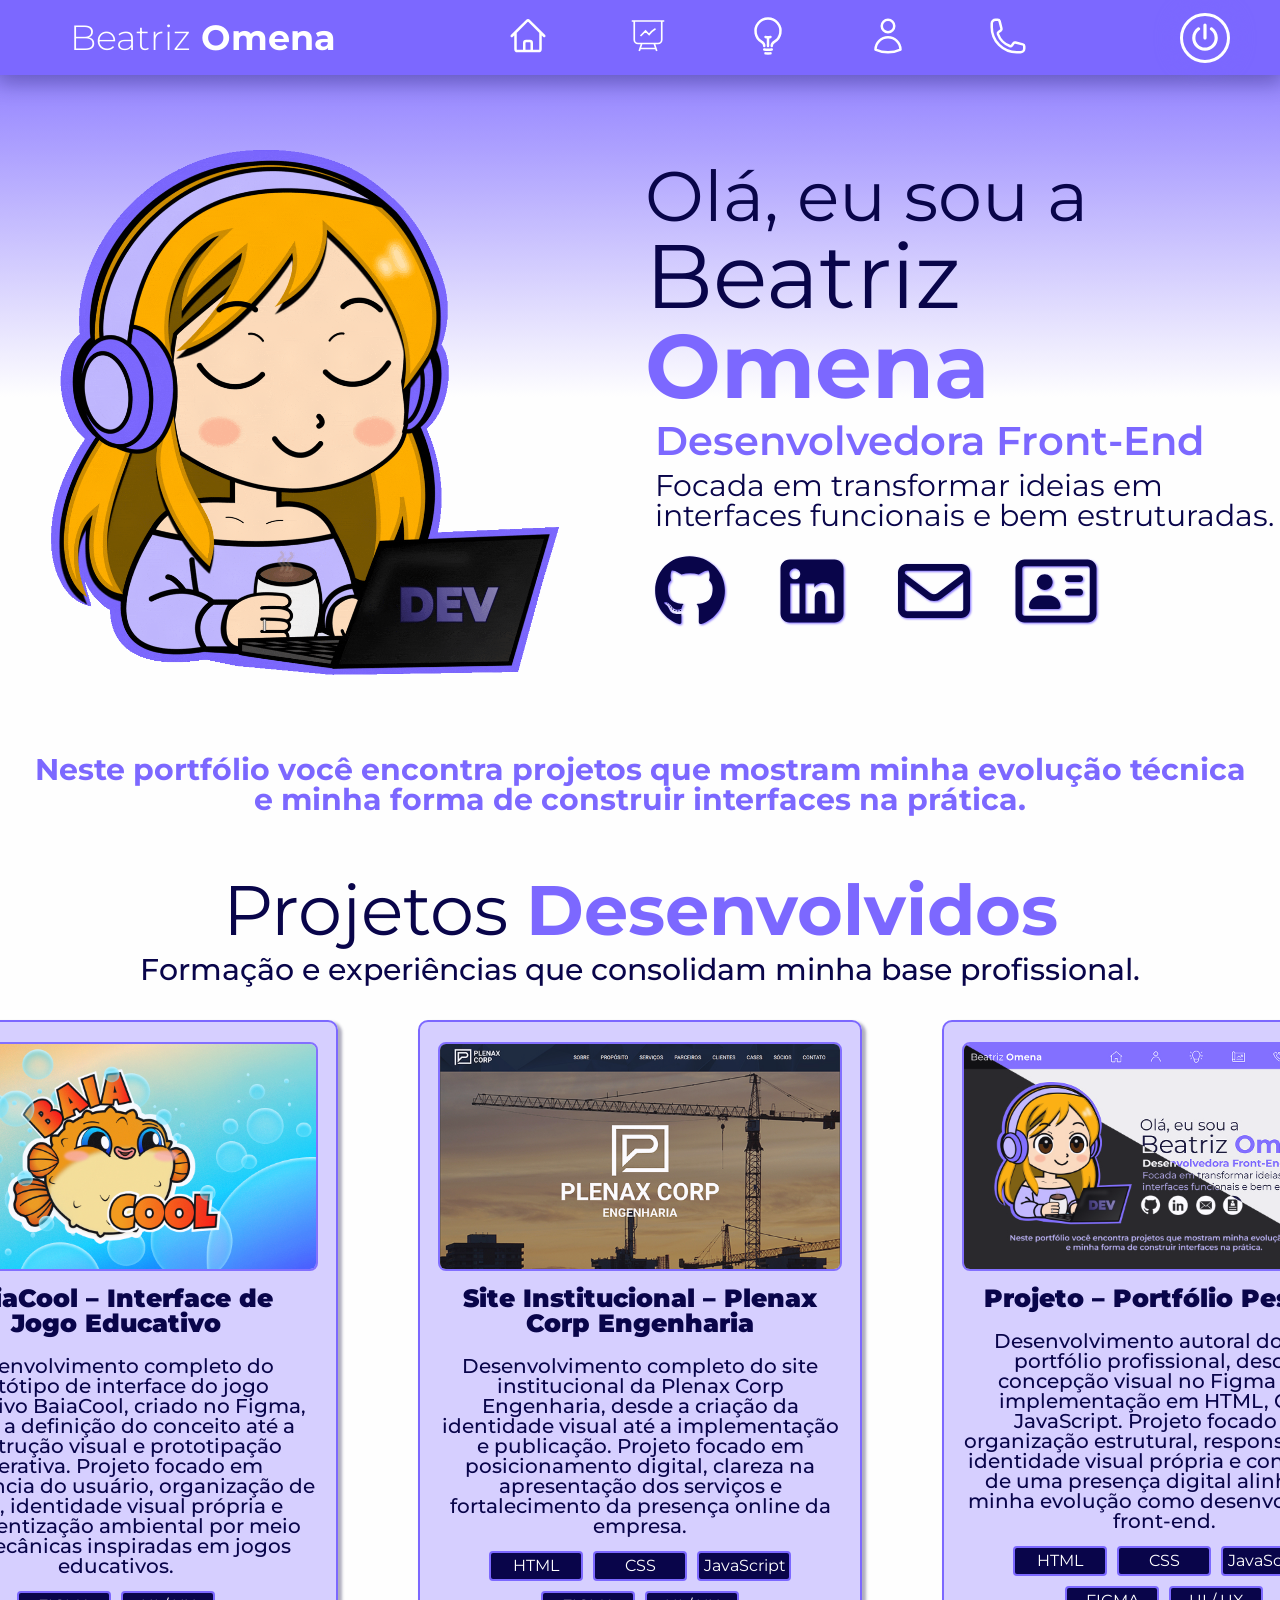
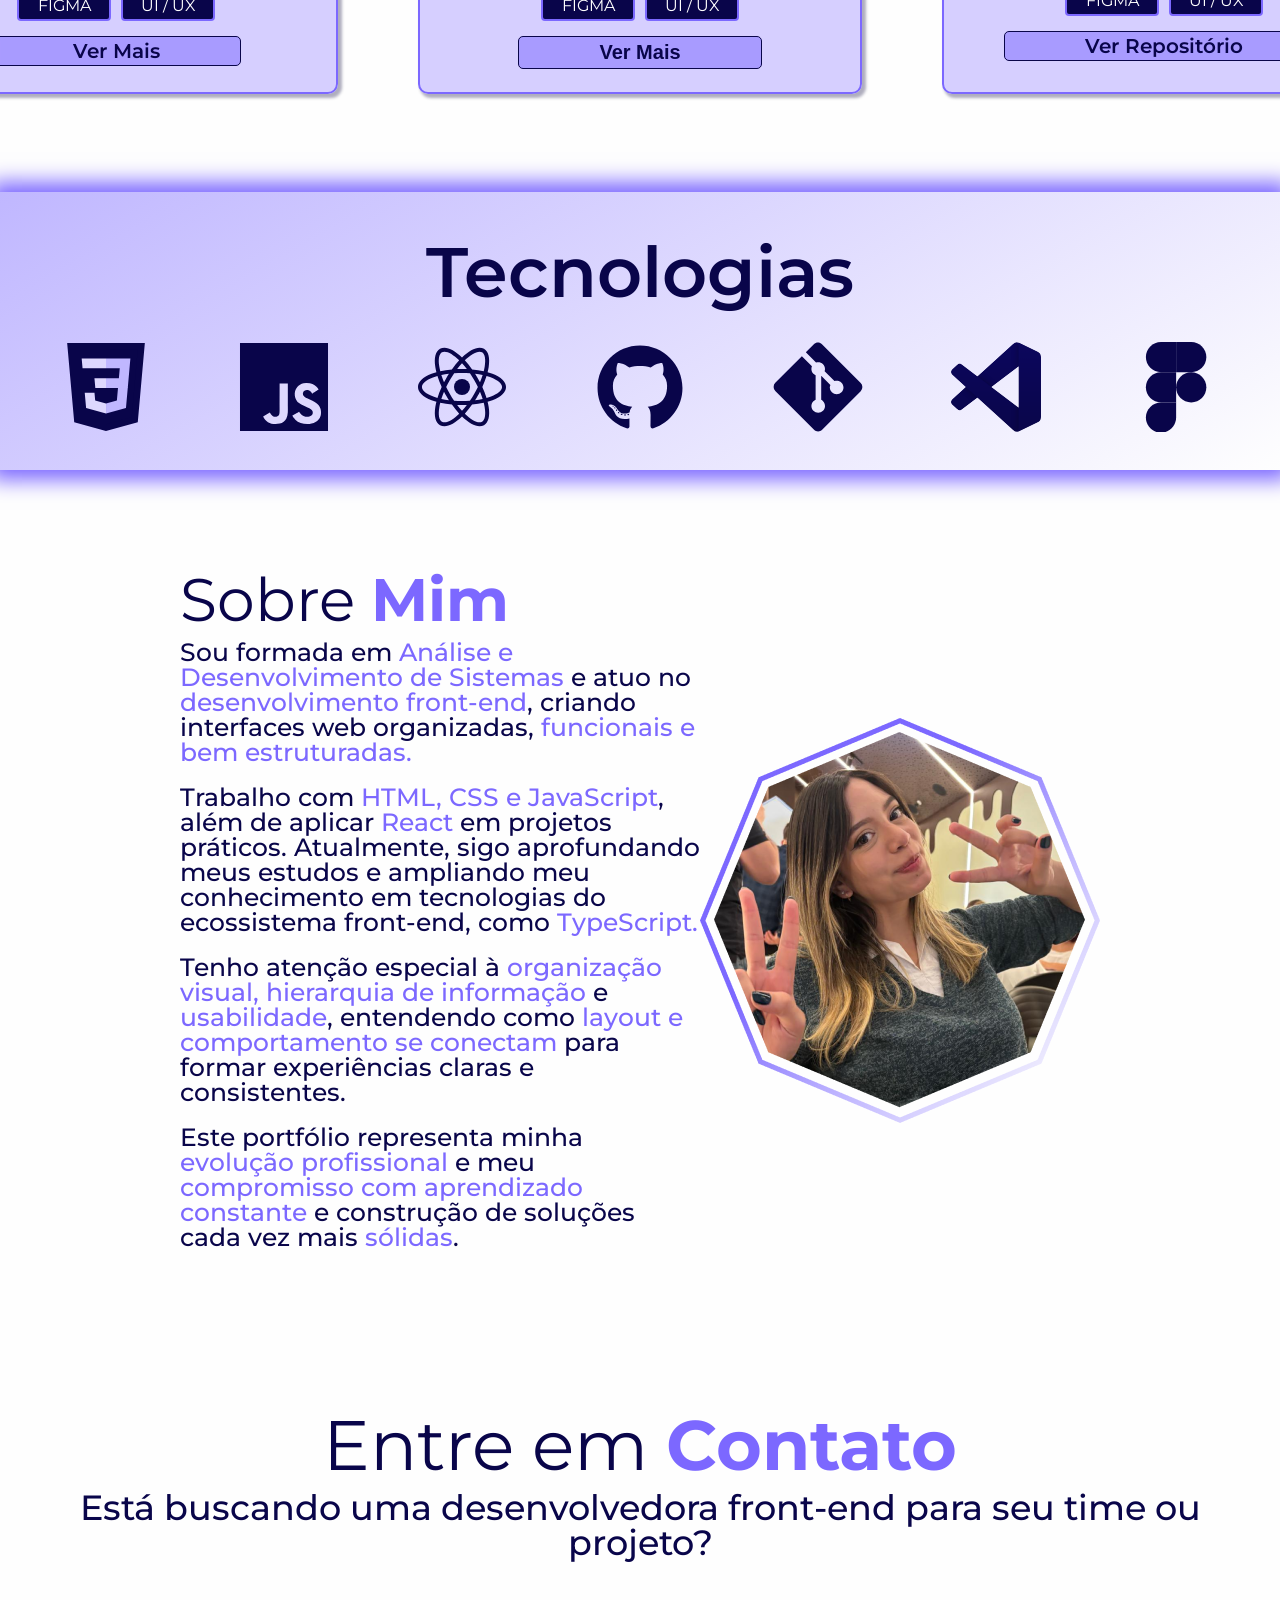
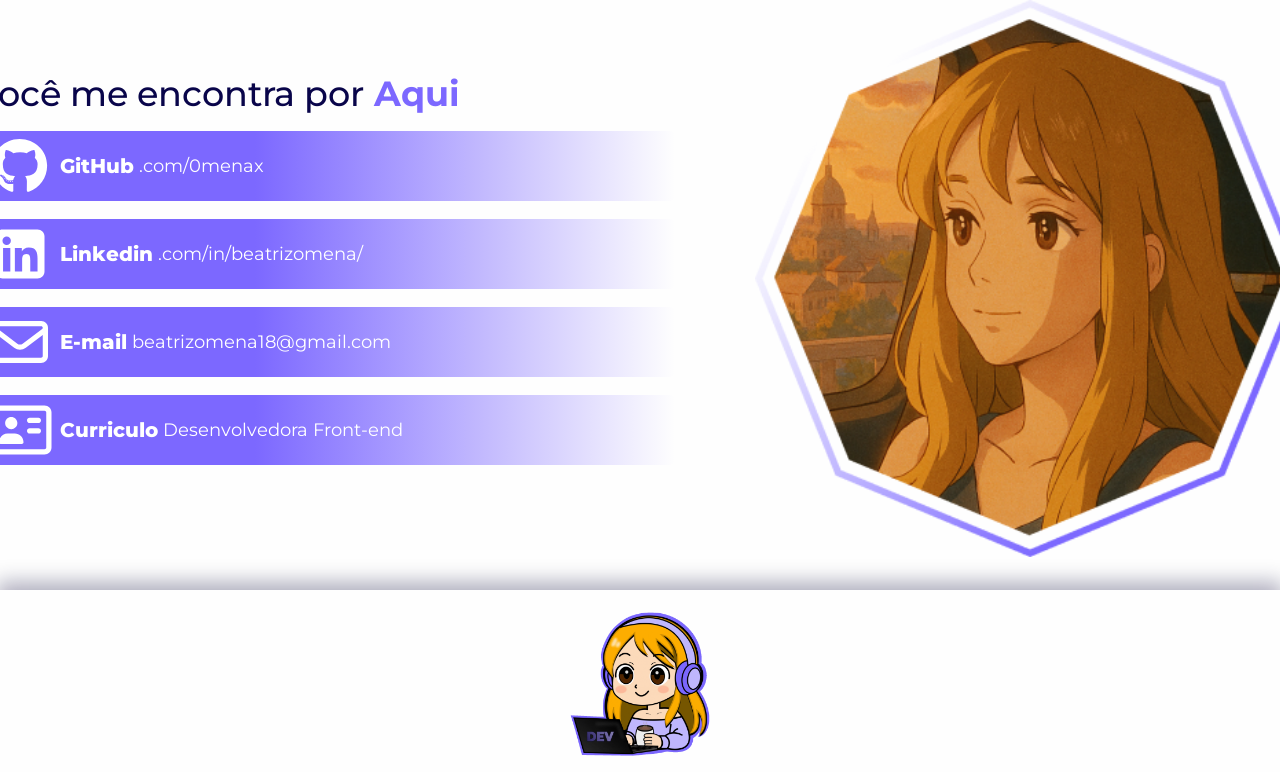
==== index.html @ 20ef35f2 "Resolve conflitos corretamente" ====
<!DOCTYPE html>
<html lang="pt-br">

<head>
    <meta charset="UTF-8">
    <meta name="viewport" content="width=device-width, initial-scale=1.0">
    <title>Portifólio</title>

    <link rel="icon" type="img/png" href="img/iconIndex.png">
    <link rel="stylesheet" href="css/reset.css">
    <link rel="stylesheet" href="css/style.css">
    <link rel="stylesheet" href="projetoBaia.html">
    <link rel="stylesheet" href="projetoPortifolio.html">



    <!-- fonte -->
    <link rel="preconnect" href="https://fonts.googleapis.com">
    <link rel="preconnect" href="https://fonts.gstatic.com" crossorigin>
    <link href="https://fonts.googleapis.com/css2?family=Montserrat:wght@200;300;400;500;600;700&display=swap"
        rel="stylesheet">


</head>

<body class="tema-claro">
    <header class="header">
        <h1 class="nome-header">
            Beatriz
            <strong class="strongH">Omena</strong>
        </h1>

        <ul>
            <li><a href="#home">
                    <svg xmlns="http://www.w3.org/2000/svg" fill="none" viewBox="0 0 24 24" stroke-width="1.5"
                        stroke="currentColor" class="size-6">
                        <path stroke-linecap="round" stroke-linejoin="round"
                            d="m2.25 12 8.954-8.955c.44-.439 1.152-.439 1.591 0L21.75 12M4.5 9.75v10.125c0 .621.504 1.125 1.125 1.125H9.75v-4.875c0-.621.504-1.125 1.125-1.125h2.25c.621 0 1.125.504 1.125 1.125V21h4.125c.621 0 1.125-.504 1.125-1.125V9.75M8.25 21h8.25" />
                    </svg>
                </a></li>

            <li><a href="#projetos"><svg xmlns="http://www.w3.org/2000/svg" fill="none" viewBox="0 0 24 24"
                        strokeWidth={1.5} stroke="currentColor" className="size-6">
                        <path strokeLinecap="round" strokeLinejoin="round"
                            d="M3.75 3v11.25A2.25 2.25 0 0 0 6 16.5h2.25M3.75 3h-1.5m1.5 0h16.5m0 0h1.5m-1.5 0v11.25A2.25 2.25 0 0 1 18 16.5h-2.25m-7.5 0h7.5m-7.5 0-1 3m8.5-3 1 3m0 0 .5 1.5m-.5-1.5h-9.5m0 0-.5 1.5m.75-9 3-3 2.148 2.148A12.061 12.061 0 0 1 16.5 7.605" />
                    </svg>
                </a></li>

            <li><a href="#skills"><svg xmlns="http://www.w3.org/2000/svg" fill="none" viewBox="0 0 24 24"
                        stroke-width="1.5" stroke="currentColor" class="size-6">
                        <path stroke-linecap="round" stroke-linejoin="round"
                            d="M12 18v-5.25m0 0a6.01 6.01 0 0 0 1.5-.189m-1.5.189a6.01 6.01 0 0 1-1.5-.189m3.75 7.478a12.06 12.06 0 0 1-4.5 0m3.75 2.383a14.406 14.406 0 0 1-3 0M14.25 18v-.192c0-.983.658-1.823 1.508-2.316a7.5 7.5 0 1 0-7.517 0c.85.493 1.509 1.333 1.509 2.316V18" />
                    </svg>
                </a></li>

            <li><a href="#aboutMe"><svg xmlns="http://www.w3.org/2000/svg" fill="none" viewBox="0 0 24 24"
                        stroke-width="1.5" stroke="currentColor" class="size-6">
                        <path stroke-linecap="round" stroke-linejoin="round"
                            d="M15.75 6a3.75 3.75 0 1 1-7.5 0 3.75 3.75 0 0 1 7.5 0ZM4.501 20.118a7.5 7.5 0 0 1 14.998 0A17.933 17.933 0 0 1 12 21.75c-2.676 0-5.216-.584-7.499-1.632Z" />
                    </svg>
                </a></li>

            <!-- <li><a href="#jornada"><svg xmlns="http://www.w3.org/2000/svg" fill="none" viewBox="0 0 24 24"
                        stroke-width="1.5" stroke="currentColor" class="size-6">
                        <path stroke-linecap="round" stroke-linejoin="round"
                            d="M9 6.75V15m6-6v8.25m.503 3.498 4.875-2.437c.381-.19.622-.58.622-1.006V4.82c0-.836-.88-1.38-1.628-1.006l-3.869 1.934c-.317.159-.69.159-1.006 0L9.503 3.252a1.125 1.125 0 0 0-1.006 0L3.622 5.689C3.24 5.88 3 6.27 3 6.695V19.18c0 .836.88 1.38 1.628 1.006l3.869-1.934c.317-.159.69-.159 1.006 0l4.994 2.497c.317.158.69.158 1.006 0Z" />
                    </svg>
                </a></li> -->
            <li><a href="#contato"><svg xmlns="http://www.w3.org/2000/svg" fill="none" viewBox="0 0 24 24"
                        stroke-width="1.5" stroke="currentColor" class="size-6">
                        <path stroke-linecap="round" stroke-linejoin="round"
                            d="M2.25 6.75c0 8.284 6.716 15 15 15h2.25a2.25 2.25 0 0 0 2.25-2.25v-1.372c0-.516-.351-.966-.852-1.091l-4.423-1.106c-.44-.11-.902.055-1.173.417l-.97 1.293c-.282.376-.769.542-1.21.38a12.035 12.035 0 0 1-7.143-7.143c-.162-.441.004-.928.38-1.21l1.293-.97c.363-.271.527-.734.417-1.173L6.963 3.102a1.125 1.125 0 0 0-1.091-.852H4.5A2.25 2.25 0 0 0 2.25 4.5v2.25Z" />
                    </svg>
                </a></li>
        </ul>


        <button class="btn-tema">
            <svg xmlns="http://www.w3.org/2000/svg" fill="currentColor" viewBox="0 0 640 640">
                <path
                    d="M352 64C352 46.3 337.7 32 320 32C302.3 32 288 46.3 288 64L288 320C288 337.7 302.3 352 320 352C337.7 352 352 337.7 352 320L352 64zM210.3 162.4C224.8 152.3 228.3 132.3 218.2 117.8C208.1 103.3 188.1 99.8 173.6 109.9C107.4 156.1 64 233 64 320C64 461.4 178.6 576 320 576C461.4 576 576 461.4 576 320C576 233 532.6 156.1 466.3 109.9C451.8 99.8 431.9 103.3 421.7 117.8C411.5 132.3 415.1 152.2 429.6 162.4C479.4 197.2 511.9 254.8 511.9 320C511.9 426 425.9 512 319.9 512C213.9 512 128 426 128 320C128 254.8 160.5 197.1 210.3 162.4z" />
            </svg></button>
    </header>
    <main>
        <section class="home" id="home">
            <div class="homeAgrupado">
                <img class="imagemHome" src="img/MiniBia.gif" alt="desenho Beatriz" id="home">
                <div class="textoHomeAgrupado">
                    <h2>Olá, eu sou a </h2>
                    <h1>Beatriz <strong class="strongO">Omena</strong></h1>
                    <h3>Desenvolvedora Front-End</h3>
                    <p>Focada em transformar ideias em <br>interfaces funcionais e bem estruturadas.</p>

                    <div class="iconsHome">
                        <ul>
                            <!-- github -->
                            <li class="skill2"><a href="https://github.com/0menax">
                                    <svg xmlns="http://www.w3.org/2000/svg" fill="currentColor" viewBox="0 0 640 640">
                                        <path
                                            d="M237.9 461.4C237.9 463.4 235.6 465 232.7 465C229.4 465.3 227.1 463.7 227.1 461.4C227.1 459.4 229.4 457.8 232.3 457.8C235.3 457.5 237.9 459.1 237.9 461.4zM206.8 456.9C206.1 458.9 208.1 461.2 211.1 461.8C213.7 462.8 216.7 461.8 217.3 459.8C217.9 457.8 216 455.5 213 454.6C210.4 453.9 207.5 454.9 206.8 456.9zM251 455.2C248.1 455.9 246.1 457.8 246.4 460.1C246.7 462.1 249.3 463.4 252.3 462.7C255.2 462 257.2 460.1 256.9 458.1C256.6 456.2 253.9 454.9 251 455.2zM316.8 72C178.1 72 72 177.3 72 316C72 426.9 141.8 521.8 241.5 555.2C254.3 557.5 258.8 549.6 258.8 543.1C258.8 536.9 258.5 502.7 258.5 481.7C258.5 481.7 188.5 496.7 173.8 451.9C173.8 451.9 162.4 422.8 146 415.3C146 415.3 123.1 399.6 147.6 399.9C147.6 399.9 172.5 401.9 186.2 425.7C208.1 464.3 244.8 453.2 259.1 446.6C261.4 430.6 267.9 419.5 275.1 412.9C219.2 406.7 162.8 398.6 162.8 302.4C162.8 274.9 170.4 261.1 186.4 243.5C183.8 237 175.3 210.2 189 175.6C209.9 169.1 258 202.6 258 202.6C278 197 299.5 194.1 320.8 194.1C342.1 194.1 363.6 197 383.6 202.6C383.6 202.6 431.7 169 452.6 175.6C466.3 210.3 457.8 237 455.2 243.5C471.2 261.2 481 275 481 302.4C481 398.9 422.1 406.6 366.2 412.9C375.4 420.8 383.2 435.8 383.2 459.3C383.2 493 382.9 534.7 382.9 542.9C382.9 549.4 387.5 557.3 400.2 555C500.2 521.8 568 426.9 568 316C568 177.3 455.5 72 316.8 72zM169.2 416.9C167.9 417.9 168.2 420.2 169.9 422.1C171.5 423.7 173.8 424.4 175.1 423.1C176.4 422.1 176.1 419.8 174.4 417.9C172.8 416.3 170.5 415.6 169.2 416.9zM158.4 408.8C157.7 410.1 158.7 411.7 160.7 412.7C162.3 413.7 164.3 413.4 165 412C165.7 410.7 164.7 409.1 162.7 408.1C160.7 407.5 159.1 407.8 158.4 408.8zM190.8 444.4C189.2 445.7 189.8 448.7 192.1 450.6C194.4 452.9 197.3 453.2 198.6 451.6C199.9 450.3 199.3 447.3 197.3 445.4C195.1 443.1 192.1 442.8 190.8 444.4zM179.4 429.7C177.8 430.7 177.8 433.3 179.4 435.6C181 437.9 183.7 438.9 185 437.9C186.6 436.6 186.6 434 185 431.7C183.6 429.4 181 428.4 179.4 429.7z" />
                                    </svg></a>
                                <span class="tooltip2">GitHub</span>
                                </li>

                            <!-- linkedin -->
                            <li class="skill2"><a href="https://www.linkedin.com/in/beatrizomena/"><svg
                                        xmlns="http://www.w3.org/2000/svg" fill="currentColor" viewBox="0 0 640 640">
                                        <path
                                            d="M160 96C124.7 96 96 124.7 96 160L96 480C96 515.3 124.7 544 160 544L480 544C515.3 544 544 515.3 544 480L544 160C544 124.7 515.3 96 480 96L160 96zM165 266.2L231.5 266.2L231.5 480L165 480L165 266.2zM236.7 198.5C236.7 219.8 219.5 237 198.2 237C176.9 237 159.7 219.8 159.7 198.5C159.7 177.2 176.9 160 198.2 160C219.5 160 236.7 177.2 236.7 198.5zM413.9 480L413.9 376C413.9 351.2 413.4 319.3 379.4 319.3C344.8 319.3 339.5 346.3 339.5 374.2L339.5 480L273.1 480L273.1 266.2L336.8 266.2L336.8 295.4L337.7 295.4C346.6 278.6 368.3 260.9 400.6 260.9C467.8 260.9 480.3 305.2 480.3 362.8L480.3 480L413.9 480z" />
                                    </svg></a>
                                <span class="tooltip2">Linkedin</span>
                                </li>

                            <!-- e-mail -->
                            <li class="skill2"><a href="mailto:beatrizomena18@gmail.com"><svg xmlns="http://www.w3.org/2000/svg"
                                        fill="currentColor" viewBox="0 0 640 640">
                                        <path
                                            d="M125.4 128C91.5 128 64 155.5 64 189.4C64 190.3 64 191.1 64.1 192L64 192L64 448C64 483.3 92.7 512 128 512L512 512C547.3 512 576 483.3 576 448L576 192L575.9 192C575.9 191.1 576 190.3 576 189.4C576 155.5 548.5 128 514.6 128L125.4 128zM528 256.3L528 448C528 456.8 520.8 464 512 464L128 464C119.2 464 112 456.8 112 448L112 256.3L266.8 373.7C298.2 397.6 341.7 397.6 373.2 373.7L528 256.3zM112 189.4C112 182 118 176 125.4 176L514.6 176C522 176 528 182 528 189.4C528 193.6 526 197.6 522.7 200.1L344.2 335.5C329.9 346.3 310.1 346.3 295.8 335.5L117.3 200.1C114 197.6 112 193.6 112 189.4z" />
                                    </svg></a>
                                <span class="tooltip2">E-mail</span>
                                </li>

                            <!-- curriculo -->
                            <li class="skill2"><a href="doc/Currículo Beatriz Omena.pdf"><svg xmlns="http://www.w3.org/2000/svg"
                                        fill="currentColor" viewBox="0 0 640 640">
                                        <path
                                            d="M544 144C552.8 144 560 151.2 560 160L560 480C560 488.8 552.8 496 544 496L96 496C87.2 496 80 488.8 80 480L80 160C80 151.2 87.2 144 96 144L544 144zM96 96C60.7 96 32 124.7 32 160L32 480C32 515.3 60.7 544 96 544L544 544C579.3 544 608 515.3 608 480L608 160C608 124.7 579.3 96 544 96L96 96zM240 312C270.9 312 296 286.9 296 256C296 225.1 270.9 200 240 200C209.1 200 184 225.1 184 256C184 286.9 209.1 312 240 312zM208 352C163.8 352 128 387.8 128 432C128 440.8 135.2 448 144 448L336 448C344.8 448 352 440.8 352 432C352 387.8 316.2 352 272 352L208 352zM408 208C394.7 208 384 218.7 384 232C384 245.3 394.7 256 408 256L488 256C501.3 256 512 245.3 512 232C512 218.7 501.3 208 488 208L408 208zM408 304C394.7 304 384 314.7 384 328C384 341.3 394.7 352 408 352L488 352C501.3 352 512 341.3 512 328C512 314.7 501.3 304 488 304L408 304z" />
                                    </svg></a>
                                <span class="tooltip2">Curriculo</span>
                                </li>
                        </ul>
                    </div>
                </div>
            </div>
            <div class="destaqueHome">Neste portfólio você encontra projetos que mostram minha evolução técnica <br>e
                minha
                forma de construir interfaces na prática.</div>

        </section>

  <section class="projetos" id="projetos">
            <h1>Projetos <strong class="strongO">Desenvolvidos</strong></h1>
            <h2 class="subProjetoh2">Formação e experiências que consolidam minha base profissional.</h2>

            <div class="projetosAgrupado">
                <!-- BaiaCool -->
                <div class="cardProjeto">
                    <img class="imagemProjeto" src="img/capaProjetoBaia.jpg" alt="Imagem Projeto BaiaCool">
                    <h1>BaiaCool – Interface de Jogo Educativo</h1>
                    <p>Desenvolvimento completo do protótipo de interface do jogo educativo BaiaCool, criado no Figma,
                        desde a definição do conceito até a construção visual e prototipação interativa. Projeto focado
                        em experiência do usuário, organização de fluxo, identidade visual própria e conscientização
                        ambiental por meio de mecânicas inspiradas em jogos educativos.</p>
                    <div class="skillsProjetoAgrupado">
                        <div class="skillsProjeto"><h2>FIGMA</h2></div>
                        <div class="skillsProjeto"><h2>UI / UX</h2></div>
                    </div>
                    <a class="buttonProjetos" href="projetoBaia.html">Ver Mais</a>
                </div>

                <!-- Plenax -->
                <div class="cardProjeto">
                    <img class="imagemProjeto" src="img/abaProjetos-Plenax.jpg" alt="Imagem Site Plenax">
                    <h1>Site Institucional – Plenax Corp Engenharia</h1>
                    <p>Desenvolvimento completo do site institucional da Plenax Corp Engenharia, desde a criação da
                        identidade visual até a implementação e publicação. Projeto focado em posicionamento digital,
                        clareza na apresentação dos serviços e fortalecimento da presença online da empresa.</p>
                    <div class="skillsProjetoAgrupado">
                        <div class="skillsProjeto"><h2>HTML</h2></div>
                        <div class="skillsProjeto"><h2>CSS</h2></div>
                        <div class="skillsProjeto"><h2>JavaScript</h2></div>
                        <div class="skillsProjeto"><h2>FIGMA</h2></div>
                        <div class="skillsProjeto"><h2>UI / UX</h2></div>
                    </div>
                    <button id="abrir" class="buttonProjetos">Ver Mais</button>
                </div>

                <!-- Portfólio Pessoal -->
                <div class="cardProjeto">
                    <img class="imagemProjeto" src="img/capaProjetoPortifolio.jpg" alt="Imagem Portfólio Pessoal">
                    <h1>Projeto – Portfólio Pessoal</h1>
                    <p>Desenvolvimento autoral do meu portfólio profissional, desde a concepção visual no Figma até a
                        implementação em HTML, CSS e JavaScript. Projeto focado em organização estrutural,
                        responsividade, identidade visual própria e construção de uma presença digital alinhada à minha
                        evolução como desenvolvedora front-end.</p>
                    <div class="skillsProjetoAgrupado">
                        <div class="skillsProjeto"><h2>HTML</h2></div>
                        <div class="skillsProjeto"><h2>CSS</h2></div>
                        <div class="skillsProjeto"><h2>JavaScript</h2></div>
                        <div class="skillsProjeto"><h2>FIGMA</h2></div>
                        <div class="skillsProjeto"><h2>UI / UX</h2></div>
                    </div>
                    <a class="buttonProjetos" href="https://github.com/0menax/portifolio-pessoal-beatriz-omena">Ver Repositório</a>
                </div>
            </div>
        </section>
        <!-- modal -->

        <div class="modalProjetos" id="modal">
            <div class="modalProjetosConteudo">
                <h1 class="strongO">Site Institucional</h1>
                <h2>Plenax Corp Engenharia</h2>
                <h3>Contexto</h3>
                <p>Desenvolvimento completo do site institucional da Plenax, com o objetivo de fortalecer a
                    presença digital da empresa e apresentar seus serviços de forma clara e profissional.
                </p>

                <h3>Identidade Visual</h3>
                <p>Fui responsável pela criação da identidade visual do projeto, incluindo definição de
                    paleta de cores e organização estética da marca. A proposta foi apresentada e aprovada
                    pela direção da empresa antes do início do desenvolvimento.
                </p>

                <h3>Objetivo do Projeto</h3>
                <p>Construir uma plataforma institucional voltada à apresentação da empresa, seus projetos,
                    parceiros e serviços, com foco em posicionamento e geração de credibilidade no mercado.
                    O site não possui caráter de e-commerce, mas atua como canal estratégico de divulgação e
                    captação de clientes.</p>

                <h3>Desenvolvimento</h3>
                <p>Estruturei o projeto do zero, utilizando HTML, CSS e JavaScript.
                    O site conta com oito seções organizadas conforme as necessidades do cliente,
                    priorizando clareza na hierarquia das informações e navegação intuitiva.
                </p>

                <h3>Responsividade e Implementação</h3>
                <p>Desenvolvi toda a responsividade para diferentes dispositivos e realizei o deploy em
                    plataforma de hospedagem, garantindo publicação e funcionamento da aplicação.
                </p>

                <h3>Resultado</h3>
                <p>Entrega de um site institucional completo, desde a concepção visual até a publicação,
                    consolidando minha atuação tanto na estruturação quanto na implementação front-end.</p>
                <div class="buttonModalProjetosAgrupado">
                    <a href="https://plenaxengenharia.com.br/" target="_blank" class="buttonModalProjetos">Acessar site
                        institucional</a>
                    <button id="fechar">Fechar</button>
                </div>
            </div>
        </div>
        <section class="skills" id="skills">
            <h1 class="skillTitulo">Tecnologias</h1>
            <ul>
                <li class="skill">
                    <svg viewBox="0 0 128 128">
                        <path fill="currentColor" d="M19.037 113.876L9.032 1.661h109.936l-10.016 112.198-45.019 12.48z">
                        </path>
                        <path fill="currentColor" d="M64 116.8l36.378-10.086 8.559-95.878H64z"></path>
                        <path class="insideColor" fill="currentColor"
                            d="M64 52.455H45.788L44.53 38.361H64V24.599H29.489l.33 3.692 3.382 37.927H64zm0 35.743l-.061.017-15.327-4.14-.979-10.975H33.816l1.928 21.609 28.193 7.826.063-.017z">
                        </path>
                        <path class="insideColor3" fill="currentColor"
                            d="M63.952 52.455v13.763h16.947l-1.597 17.849-15.35 4.143v14.319l28.215-7.82.207-2.325 3.234-36.233.335-3.696h-3.708zm0-27.856v13.762h33.244l.276-3.092.628-6.978.329-3.692z">
                        </path>
                    </svg>
                    <span class="tooltip">HTML</span>
                </li>

                <li class="skill">
                    <svg viewBox="0 0 128 128">
                        <path fill="currentColor"
                            d="M18.814 114.123L8.76 1.352h110.48l-10.064 112.754-45.243 12.543-45.119-12.526z"></path>
                        <path fill="currentColor" d="M64.001 117.062l36.559-10.136 8.601-96.354h-45.16v106.49z"></path>
                        <path class="insideColor" fill="currentColor"
                            d="M64.001 51.429h18.302l1.264-14.163H64.001V23.435h34.682l-.332 3.711-3.4 38.114h-30.95V51.429z">
                        </path>
                        <path class="insideColor3" fill="currentColor"
                            d="M64.083 87.349l-.061.018-15.403-4.159-.985-11.031H33.752l1.937 21.717 28.331 7.863.063-.018v-14.39z">
                        </path>
                        <path class="insideColor" fill="currentColor"
                            d="M81.127 64.675l-1.666 18.522-15.426 4.164v14.39l28.354-7.858.208-2.337 2.406-26.881H81.127z">
                        </path>
                        <path class="insideColor3" fill="currentColor"
                            d="M64.048 23.435v13.831H30.64l-.277-3.108-.63-7.012-.331-3.711h34.646zm-.047 27.996v13.831H48.792l-.277-3.108-.631-7.012-.33-3.711h16.447z">
                        </path>
                    </svg>
                    <span class="tooltip">CSS</span>
                </li>

                <li class="skill">
            
                    <svg viewBox="0 0 128 128">
                        <path fill="currentColor" d="M1.408 1.408h125.184v125.185H1.408z"></path>
                        <path class="insideColor3" fill="currentColor"
                            d="M116.347 96.736c-.917-5.711-4.641-10.508-15.672-14.981-3.832-1.761-8.104-3.022-9.377-5.926-.452-1.69-.512-2.642-.226-3.665.821-3.32 4.784-4.355 7.925-3.403 2.023.678 3.938 2.237 5.093 4.724 5.402-3.498 5.391-3.475 9.163-5.879-1.381-2.141-2.118-3.129-3.022-4.045-3.249-3.629-7.676-5.498-14.756-5.355l-3.688.477c-3.534.893-6.902 2.748-8.877 5.235-5.926 6.724-4.236 18.492 2.975 23.335 7.104 5.332 17.54 6.545 18.873 11.531 1.297 6.104-4.486 8.08-10.234 7.378-4.236-.881-6.592-3.034-9.139-6.949-4.688 2.713-4.688 2.713-9.508 5.485 1.143 2.499 2.344 3.63 4.26 5.795 9.068 9.198 31.76 8.746 35.83-5.176.165-.478 1.261-3.666.38-8.581zM69.462 58.943H57.753l-.048 30.272c0 6.438.333 12.34-.714 14.149-1.713 3.558-6.152 3.117-8.175 2.427-2.059-1.012-3.106-2.451-4.319-4.485-.333-.584-.583-1.036-.667-1.071l-9.52 5.83c1.583 3.249 3.915 6.069 6.902 7.901 4.462 2.678 10.459 3.499 16.731 2.059 4.082-1.189 7.604-3.652 9.448-7.401 2.666-4.915 2.094-10.864 2.07-17.444.06-10.735.001-21.468.001-32.237z">
                        </path>
                        
                    </svg>
                     <span class="tooltip">JavaScript</span>
                </li>

                <li class="skill"><svg viewBox="0 0 128 128">
                        <g fill="currentColor">
                            <circle cx="64" cy="64" r="11.4"></circle>
                            <path
                                d="M107.3 45.2c-2.2-.8-4.5-1.6-6.9-2.3.6-2.4 1.1-4.8 1.5-7.1 2.1-13.2-.2-22.5-6.6-26.1-1.9-1.1-4-1.6-6.4-1.6-7 0-15.9 5.2-24.9 13.9-9-8.7-17.9-13.9-24.9-13.9-2.4 0-4.5.5-6.4 1.6-6.4 3.7-8.7 13-6.6 26.1.4 2.3.9 4.7 1.5 7.1-2.4.7-4.7 1.4-6.9 2.3C8.2 50 1.4 56.6 1.4 64s6.9 14 19.3 18.8c2.2.8 4.5 1.6 6.9 2.3-.6 2.4-1.1 4.8-1.5 7.1-2.1 13.2.2 22.5 6.6 26.1 1.9 1.1 4 1.6 6.4 1.6 7.1 0 16-5.2 24.9-13.9 9 8.7 17.9 13.9 24.9 13.9 2.4 0 4.5-.5 6.4-1.6 6.4-3.7 8.7-13 6.6-26.1-.4-2.3-.9-4.7-1.5-7.1 2.4-.7 4.7-1.4 6.9-2.3 12.5-4.8 19.3-11.4 19.3-18.8s-6.8-14-19.3-18.8zM92.5 14.7c4.1 2.4 5.5 9.8 3.8 20.3-.3 2.1-.8 4.3-1.4 6.6-5.2-1.2-10.7-2-16.5-2.5-3.4-4.8-6.9-9.1-10.4-13 7.4-7.3 14.9-12.3 21-12.3 1.3 0 2.5.3 3.5.9zM81.3 74c-1.8 3.2-3.9 6.4-6.1 9.6-3.7.3-7.4.4-11.2.4-3.9 0-7.6-.1-11.2-.4-2.2-3.2-4.2-6.4-6-9.6-1.9-3.3-3.7-6.7-5.3-10 1.6-3.3 3.4-6.7 5.3-10 1.8-3.2 3.9-6.4 6.1-9.6 3.7-.3 7.4-.4 11.2-.4 3.9 0 7.6.1 11.2.4 2.2 3.2 4.2 6.4 6 9.6 1.9 3.3 3.7 6.7 5.3 10-1.7 3.3-3.4 6.6-5.3 10zm8.3-3.3c1.5 3.5 2.7 6.9 3.8 10.3-3.4.8-7 1.4-10.8 1.9 1.2-1.9 2.5-3.9 3.6-6 1.2-2.1 2.3-4.2 3.4-6.2zM64 97.8c-2.4-2.6-4.7-5.4-6.9-8.3 2.3.1 4.6.2 6.9.2 2.3 0 4.6-.1 6.9-.2-2.2 2.9-4.5 5.7-6.9 8.3zm-18.6-15c-3.8-.5-7.4-1.1-10.8-1.9 1.1-3.3 2.3-6.8 3.8-10.3 1.1 2 2.2 4.1 3.4 6.1 1.2 2.2 2.4 4.1 3.6 6.1zm-7-25.5c-1.5-3.5-2.7-6.9-3.8-10.3 3.4-.8 7-1.4 10.8-1.9-1.2 1.9-2.5 3.9-3.6 6-1.2 2.1-2.3 4.2-3.4 6.2zM64 30.2c2.4 2.6 4.7 5.4 6.9 8.3-2.3-.1-4.6-.2-6.9-.2-2.3 0-4.6.1-6.9.2 2.2-2.9 4.5-5.7 6.9-8.3zm22.2 21l-3.6-6c3.8.5 7.4 1.1 10.8 1.9-1.1 3.3-2.3 6.8-3.8 10.3-1.1-2.1-2.2-4.2-3.4-6.2zM31.7 35c-1.7-10.5-.3-17.9 3.8-20.3 1-.6 2.2-.9 3.5-.9 6 0 13.5 4.9 21 12.3-3.5 3.8-7 8.2-10.4 13-5.8.5-11.3 1.4-16.5 2.5-.6-2.3-1-4.5-1.4-6.6zM7 64c0-4.7 5.7-9.7 15.7-13.4 2-.8 4.2-1.5 6.4-2.1 1.6 5 3.6 10.3 6 15.6-2.4 5.3-4.5 10.5-6 15.5C15.3 75.6 7 69.6 7 64zm28.5 49.3c-4.1-2.4-5.5-9.8-3.8-20.3.3-2.1.8-4.3 1.4-6.6 5.2 1.2 10.7 2 16.5 2.5 3.4 4.8 6.9 9.1 10.4 13-7.4 7.3-14.9 12.3-21 12.3-1.3 0-2.5-.3-3.5-.9zM96.3 93c1.7 10.5.3 17.9-3.8 20.3-1 .6-2.2.9-3.5.9-6 0-13.5-4.9-21-12.3 3.5-3.8 7-8.2 10.4-13 5.8-.5 11.3-1.4 16.5-2.5.6 2.3 1 4.5 1.4 6.6zm9-15.6c-2 .8-4.2 1.5-6.4 2.1-1.6-5-3.6-10.3-6-15.6 2.4-5.3 4.5-10.5 6-15.5 13.8 4 22.1 10 22.1 15.6 0 4.7-5.8 9.7-15.7 13.4z">
                            </path>
                        </g>
                    </svg>
                <span class="tooltip">React.js</span>
            </li>

                <li class="skill">
                    <svg viewBox="0 0 128 128">
                        <g fill="currentColor">
                            <path fill-rule="evenodd" clip-rule="evenodd"
                                d="M64 5.103c-33.347 0-60.388 27.035-60.388 60.388 0 26.682 17.303 49.317 41.297 57.303 3.017.56 4.125-1.31 4.125-2.905 0-1.44-.056-6.197-.082-11.243-16.8 3.653-20.345-7.125-20.345-7.125-2.747-6.98-6.705-8.836-6.705-8.836-5.48-3.748.413-3.67.413-3.67 6.063.425 9.257 6.223 9.257 6.223 5.386 9.23 14.127 6.562 17.573 5.02.542-3.903 2.107-6.568 3.834-8.076-13.413-1.525-27.514-6.704-27.514-29.843 0-6.593 2.36-11.98 6.223-16.21-.628-1.52-2.695-7.662.584-15.98 0 0 5.07-1.623 16.61 6.19C53.7 35 58.867 34.327 64 34.304c5.13.023 10.3.694 15.127 2.033 11.526-7.813 16.59-6.19 16.59-6.19 3.287 8.317 1.22 14.46.593 15.98 3.872 4.23 6.215 9.617 6.215 16.21 0 23.194-14.127 28.3-27.574 29.796 2.167 1.874 4.097 5.55 4.097 11.183 0 8.08-.07 14.583-.07 16.572 0 1.607 1.088 3.49 4.148 2.897 23.98-7.994 41.263-30.622 41.263-57.294C124.388 32.14 97.35 5.104 64 5.104z">
                            </path>
                            <path
                                d="M26.484 91.806c-.133.3-.605.39-1.035.185-.44-.196-.685-.605-.543-.906.13-.31.603-.395 1.04-.188.44.197.69.61.537.91zm2.446 2.729c-.287.267-.85.143-1.232-.28-.396-.42-.47-.983-.177-1.254.298-.266.844-.14 1.24.28.394.426.472.984.17 1.255zM31.312 98.012c-.37.258-.976.017-1.35-.52-.37-.538-.37-1.183.01-1.44.373-.258.97-.025 1.35.507.368.545.368 1.19-.01 1.452zm3.261 3.361c-.33.365-1.036.267-1.552-.23-.527-.487-.674-1.18-.343-1.544.336-.366 1.045-.264 1.564.23.527.486.686 1.18.333 1.543zm4.5 1.951c-.147.473-.825.688-1.51.486-.683-.207-1.13-.76-.99-1.238.14-.477.823-.7 1.512-.485.683.206 1.13.756.988 1.237zm4.943.361c.017.498-.563.91-1.28.92-.723.017-1.308-.387-1.315-.877 0-.503.568-.91 1.29-.924.717-.013 1.306.387 1.306.88zm4.598-.782c.086.485-.413.984-1.126 1.117-.7.13-1.35-.172-1.44-.653-.086-.498.422-.997 1.122-1.126.714-.123 1.354.17 1.444.663zm0 0">
                            </path>
                        </g>
                    </svg>
                    <span class="tooltip">GitHub</span>
                </li>

                <li class="skill">
                    <svg viewBox="0 0 128 128">
                        <path fill="currentColor"
                            d="M124.737 58.378L69.621 3.264c-3.172-3.174-8.32-3.174-11.497 0L46.68 14.71l14.518 14.518c3.375-1.139 7.243-.375 9.932 2.314 2.703 2.706 3.461 6.607 2.294 9.993l13.992 13.993c3.385-1.167 7.292-.413 9.994 2.295 3.78 3.777 3.78 9.9 0 13.679a9.673 9.673 0 01-13.683 0 9.677 9.677 0 01-2.105-10.521L68.574 47.933l-.002 34.341a9.708 9.708 0 012.559 1.828c3.778 3.777 3.778 9.898 0 13.683-3.779 3.777-9.904 3.777-13.679 0-3.778-3.784-3.778-9.905 0-13.683a9.65 9.65 0 013.167-2.11V47.333a9.581 9.581 0 01-3.167-2.111c-2.862-2.86-3.551-7.06-2.083-10.576L41.056 20.333 3.264 58.123a8.133 8.133 0 000 11.5l55.117 55.114c3.174 3.174 8.32 3.174 11.499 0l54.858-54.858a8.135 8.135 0 00-.001-11.501z">
                        </path>
                    </svg>
                    <span class="tooltip">Git</span>
                </li>

                <li class="skill">
                    <svg viewBox="0 0 128 128">
                        <mask id="a" width="128" height="128" x="0" y="0" maskUnits="userSpaceOnUse"
                            style="mask-type:alpha">
                            <path fill="currentColor" fill-rule="evenodd"
                                d="M90.767 127.126a7.968 7.968 0 0 0 6.35-.244l26.353-12.681a8 8 0 0 0 4.53-7.209V21.009a8 8 0 0 0-4.53-7.21L97.117 1.12a7.97 7.97 0 0 0-9.093 1.548l-50.45 46.026L15.6 32.013a5.328 5.328 0 0 0-6.807.302l-7.048 6.411a5.335 5.335 0 0 0-.006 7.888L20.796 64 1.74 81.387a5.336 5.336 0 0 0 .006 7.887l7.048 6.411a5.327 5.327 0 0 0 6.807.303l21.974-16.68 50.45 46.025a7.96 7.96 0 0 0 2.743 1.793Zm5.252-92.183L57.74 64l38.28 29.058V34.943Z"
                                clip-rule="evenodd"></path>
                        </mask>
                        <g mask="url(#a)">
                            <path fill="currentColor"
                                d="M123.471 13.82 97.097 1.12A7.973 7.973 0 0 0 88 2.668L1.662 81.387a5.333 5.333 0 0 0 .006 7.887l7.052 6.411a5.333 5.333 0 0 0 6.811.303l103.971-78.875c3.488-2.646 8.498-.158 8.498 4.22v-.306a8.001 8.001 0 0 0-4.529-7.208Z">
                            </path>
                            <g filter="url(#b)">
                                <path fill="currentColor"
                                    d="m123.471 114.181-26.374 12.698A7.973 7.973 0 0 1 88 125.333L1.662 46.613a5.333 5.333 0 0 1 .006-7.887l7.052-6.411a5.333 5.333 0 0 1 6.811-.303l103.971 78.874c3.488 2.647 8.498.159 8.498-4.219v.306a8.001 8.001 0 0 1-4.529 7.208Z">
                                </path>
                            </g>
                            <g filter="url(#c)">
                                <path fill="currentColor"
                                    d="M97.098 126.882A7.977 7.977 0 0 1 88 125.333c2.952 2.952 8 .861 8-3.314V5.98c0-4.175-5.048-6.266-8-3.313a7.977 7.977 0 0 1 9.098-1.549L123.467 13.8A8 8 0 0 1 128 21.01v85.982a8 8 0 0 1-4.533 7.21l-26.369 12.681Z">
                                </path>
                            </g>
                            <path fill="url(#d)" fill-rule="evenodd"
                                d="M90.69 127.126a7.968 7.968 0 0 0 6.349-.244l26.353-12.681a8 8 0 0 0 4.53-7.21V21.009a8 8 0 0 0-4.53-7.21L97.039 1.12a7.97 7.97 0 0 0-9.093 1.548l-50.45 46.026-21.974-16.68a5.328 5.328 0 0 0-6.807.302l-7.048 6.411a5.336 5.336 0 0 0-.006 7.888L20.718 64 1.662 81.386a5.335 5.335 0 0 0 .006 7.888l7.048 6.411a5.328 5.328 0 0 0 6.807.303l21.975-16.681 50.45 46.026a7.959 7.959 0 0 0 2.742 1.793Zm5.252-92.184L57.662 64l38.28 29.057V34.943Z"
                                clip-rule="evenodd" opacity="0.25" style="mix-blend-mode:overlay"></path>
                        </g>
                        <defs>
                            <filter id="b" width="144.744" height="113.408" x="-8.41115" y="22.5944"
                                color-interpolation-filters="sRGB" filterUnits="userSpaceOnUse">
                                <feFlood flood-opacity="0" result="BackgroundImageFix"></feFlood>
                                <feColorMatrix in="SourceAlpha" result="hardAlpha"
                                    values="0 0 0 0 0 0 0 0 0 0 0 0 0 0 0 0 0 0 127 0"></feColorMatrix>
                                <feOffset></feOffset>
                                <feGaussianBlur stdDeviation="4.16667"></feGaussianBlur>
                                <feColorMatrix values="0 0 0 0 0 0 0 0 0 0 0 0 0 0 0 0 0 0 0.25 0"></feColorMatrix>
                                <feBlend in2="BackgroundImageFix" mode="overlay" result="effect1_dropShadow_1_36">
                                </feBlend>
                                <feBlend in="SourceGraphic" in2="effect1_dropShadow_1_36" result="shape"></feBlend>
                            </filter>
                            <filter id="c" width="56.6667" height="144.007" x="79.6667" y="-8.0035"
                                color-interpolation-filters="sRGB" filterUnits="userSpaceOnUse">
                                <feFlood flood-opacity="0" result="BackgroundImageFix"></feFlood>
                                <feColorMatrix in="SourceAlpha" result="hardAlpha"
                                    values="0 0 0 0 0 0 0 0 0 0 0 0 0 0 0 0 0 0 127 0"></feColorMatrix>
                                <feOffset></feOffset>
                                <feGaussianBlur stdDeviation="4.16667"></feGaussianBlur>
                                <feColorMatrix values="0 0 0 0 0 0 0 0 0 0 0 0 0 0 0 0 0 0 0.25 0"></feColorMatrix>
                                <feBlend in2="BackgroundImageFix" mode="overlay" result="effect1_dropShadow_1_36">
                                </feBlend>
                                <feBlend in="SourceGraphic" in2="effect1_dropShadow_1_36" result="shape"></feBlend>
                            </filter>
                            <linearGradient id="d" x1="63.9222" x2="63.9222" y1="0.329902" y2="127.67"
                                gradientUnits="userSpaceOnUse">
                                <stop stop-color="#fff"></stop>
                                <stop offset="1" stop-color="#fff" stop-opacity="0"></stop>
                            </linearGradient>
                        </defs>
                    </svg>
                    <span class="tooltip">VSCode</span>
                </li>

                <li class="skill">
                    <svg viewBox="0 0 128 128">
                        <path fill="currentColor"
                            d="M45.5 129c11.9 0 21.5-9.6 21.5-21.5V86H45.5C33.6 86 24 95.6 24 107.5S33.6 129 45.5 129zm0 0">
                        </path>
                        <path fill="currentColor"
                            d="M24 64.5C24 52.6 33.6 43 45.5 43H67v43H45.5C33.6 86 24 76.4 24 64.5zm0 0"></path>
                        <path fill="currentColor"
                            d="M24 21.5C24 9.6 33.6 0 45.5 0H67v43H45.5C33.6 43 24 33.4 24 21.5zm0 0">
                        </path>
                        <path fill="currentColor" d="M67 0h21.5C100.4 0 110 9.6 110 21.5S100.4 43 88.5 43H67zm0 0">
                        </path>
                        <path fill="currentColor"
                            d="M110 64.5c0 11.9-9.6 21.5-21.5 21.5S67 76.4 67 64.5 76.6 43 88.5 43 110 52.6 110 64.5zm0 0">
                        </path>
                    </svg>
                    <span class="tooltip">Figma</span>
                </li>

                <li class="skill">
                    <svg viewBox="0 0 128 128">
                        <path fill="currentColor"
                            d="M22.667 1.6h82.666C117.867 1.6 128 11.733 128 24.267v79.466c0 12.534-10.133 22.667-22.667 22.667H22.667C10.133 126.4 0 116.267 0 103.733V24.267C0 11.733 10.133 1.6 22.667 1.6Z">
                        </path>
                        <path class="insideColor2" fill="currentColor" aqui
                            d="M45.867 33.333c-1.6 0-3.2 0-4.853.054-1.654.053-3.201.053-4.641.107-1.44.053-2.773.053-4.053.106-1.227.053-2.08.053-2.987.053-.373 0-.533.213-.533.587v54.88c0 .48.213.694.64.694h10.347c.373-.054.64-.374.586-.747v-17.12c1.013 0 1.76 0 2.294.053.533.053 1.386.053 2.666.053 4.374 0 8.374-.48 12-1.813 3.467-1.28 6.454-3.52 8.587-6.507 2.133-2.986 3.2-6.773 3.2-11.36 0-2.4-.426-4.693-1.226-6.933A16.98 16.98 0 0 0 64 39.36a19.049 19.049 0 0 0-7.147-4.374c-2.987-1.12-6.613-1.653-10.986-1.653Zm1.19 10.505c1.9.036 3.75.368 5.476 1.068 1.547.587 2.827 1.654 3.734 3.04a8.779 8.779 0 0 1 1.227 4.748c0 2.346-.534 4.16-1.654 5.493-1.174 1.333-2.667 2.347-4.373 2.827-1.974.64-4.054.959-6.134.959h-2.827c-.64 0-1.332-.053-2.079-.106v-17.92c.373-.054 1.12-.107 2.187-.053 1.013-.054 2.239-.054 3.626-.054.273-.007.546-.008.817-.002zm44.73 2.723c-3.787 0-6.934.586-9.44 1.866-2.293 1.067-4.267 2.773-5.6 4.906-1.173 1.974-1.814 4.16-1.814 6.454a11.447 11.447 0 0 0 1.227 5.44 13.809 13.809 0 0 0 4.054 4.533 32.629 32.629 0 0 0 7.573 3.84c2.613 1.013 4.373 1.813 5.227 2.506.853.694 1.28 1.387 1.28 2.134 0 .96-.587 1.867-1.44 2.24-.96.48-2.4.747-4.427.747-2.133 0-4.267-.267-6.294-.8a22.834 22.834 0 0 1-6.613-2.613c-.16-.107-.32-.16-.48-.053-.16.106-.213.319-.213.479v9.28c-.053.427.213.8.587 1.013a21.49 21.49 0 0 0 5.44 1.707c2.4.48 4.799.693 7.252.693 3.84 0 7.041-.586 9.654-1.706 2.4-.96 4.48-2.613 5.973-4.747a12.41 12.41 0 0 0 2.08-7.093 11.512 11.512 0 0 0-1.226-5.493c-1.014-1.814-2.454-3.307-4.214-4.427a38.625 38.625 0 0 0-8.213-3.894 48.784 48.784 0 0 1-3.787-1.76c-.693-.373-1.333-.853-1.813-1.44-.32-.427-.533-.906-.533-1.386 0-.48.16-1.013.426-1.44.374-.533.96-.907 1.653-1.067 1.014-.266 2.134-.427 3.2-.374 2.027 0 4 .267 5.974.694 1.814.373 3.52.96 5.12 1.814.213.106.48.106.96 0a.656.656 0 0 0 .267-.534v-8.693c0-.214-.054-.427-.107-.64-.107-.213-.32-.427-.533-.48A18.762 18.762 0 0 0 98.4 47.04a45.98 45.98 0 0 0-6.613-.48z">
                        </path>
                    </svg>
                    <span class="tooltip">Photoshop</span>
                </li>

            </ul>
        </section>

        <section class="aboutMe" id="aboutMe">
            <div class="aboutMeAgrupado">
                <div>
                    <h1>Sobre <strong class="strongO">Mim</strong></h1>
                    <p>Sou formada em <span>Análise e Desenvolvimento de Sistemas</span> e atuo no <span>desenvolvimento
                            front-end</span>, criando interfaces web organizadas,<span> funcionais e bem
                            estruturadas.</span>
                    </p>
                    <p>Trabalho com <span>HTML, CSS e JavaScript</span>, além de aplicar <span>React</span> em projetos
                        práticos. Atualmente,
                        sigo
                        aprofundando meus estudos e ampliando meu conhecimento em tecnologias do ecossistema front-end,
                        como <span>TypeScript.</span>
                    </p>
                    <p>Tenho atenção especial à <span>organização visual, hierarquia de informação</span> e
                        <span>usabilidade</span>, entendendo
                        como
                        <span>layout e comportamento se conectam</span> para formar experiências claras e consistentes.
                    </p>
                    <p>Este portfólio representa minha <span>evolução profissional</span> e meu <span>compromisso com
                            aprendizado
                            constante</span> e
                        construção de soluções cada vez mais <span>sólidas</span>.
                    </p>
                </div>
                <img src="img/img-sobreMim.png" alt="imagemBeatriz">

            </div>

        </section>


        <section class="jornada" id="jornada">

        </section>

        <section class="contato" id="contato">
            <h1 class="contatoH1">Entre em <strong class="strongO">Contato</strong></h1>
            <h2 class="contatoH2">Está buscando uma desenvolvedora front-end para seu time ou projeto?</h2>


            <div class="contatoAgrupado">
                <div class="redesContato">
                    <h3>Você me encontra por<strong class="strongO"> Aqui</strong></h3>
                    <ul>
                        <!-- girhub -->
                        <a href="https://github.com/0menax"><li class="cardContato"><svg xmlns="http://www.w3.org/2000/svg" fill="currentColor"
                                    viewBox="0 0 640 640">
                                    <path
                                        d="M237.9 461.4C237.9 463.4 235.6 465 232.7 465C229.4 465.3 227.1 463.7 227.1 461.4C227.1 459.4 229.4 457.8 232.3 457.8C235.3 457.5 237.9 459.1 237.9 461.4zM206.8 456.9C206.1 458.9 208.1 461.2 211.1 461.8C213.7 462.8 216.7 461.8 217.3 459.8C217.9 457.8 216 455.5 213 454.6C210.4 453.9 207.5 454.9 206.8 456.9zM251 455.2C248.1 455.9 246.1 457.8 246.4 460.1C246.7 462.1 249.3 463.4 252.3 462.7C255.2 462 257.2 460.1 256.9 458.1C256.6 456.2 253.9 454.9 251 455.2zM316.8 72C178.1 72 72 177.3 72 316C72 426.9 141.8 521.8 241.5 555.2C254.3 557.5 258.8 549.6 258.8 543.1C258.8 536.9 258.5 502.7 258.5 481.7C258.5 481.7 188.5 496.7 173.8 451.9C173.8 451.9 162.4 422.8 146 415.3C146 415.3 123.1 399.6 147.6 399.9C147.6 399.9 172.5 401.9 186.2 425.7C208.1 464.3 244.8 453.2 259.1 446.6C261.4 430.6 267.9 419.5 275.1 412.9C219.2 406.7 162.8 398.6 162.8 302.4C162.8 274.9 170.4 261.1 186.4 243.5C183.8 237 175.3 210.2 189 175.6C209.9 169.1 258 202.6 258 202.6C278 197 299.5 194.1 320.8 194.1C342.1 194.1 363.6 197 383.6 202.6C383.6 202.6 431.7 169 452.6 175.6C466.3 210.3 457.8 237 455.2 243.5C471.2 261.2 481 275 481 302.4C481 398.9 422.1 406.6 366.2 412.9C375.4 420.8 383.2 435.8 383.2 459.3C383.2 493 382.9 534.7 382.9 542.9C382.9 549.4 387.5 557.3 400.2 555C500.2 521.8 568 426.9 568 316C568 177.3 455.5 72 316.8 72zM169.2 416.9C167.9 417.9 168.2 420.2 169.9 422.1C171.5 423.7 173.8 424.4 175.1 423.1C176.4 422.1 176.1 419.8 174.4 417.9C172.8 416.3 170.5 415.6 169.2 416.9zM158.4 408.8C157.7 410.1 158.7 411.7 160.7 412.7C162.3 413.7 164.3 413.4 165 412C165.7 410.7 164.7 409.1 162.7 408.1C160.7 407.5 159.1 407.8 158.4 408.8zM190.8 444.4C189.2 445.7 189.8 448.7 192.1 450.6C194.4 452.9 197.3 453.2 198.6 451.6C199.9 450.3 199.3 447.3 197.3 445.4C195.1 443.1 192.1 442.8 190.8 444.4zM179.4 429.7C177.8 430.7 177.8 433.3 179.4 435.6C181 437.9 183.7 438.9 185 437.9C186.6 436.6 186.6 434 185 431.7C183.6 429.4 181 428.4 179.4 429.7z" />
                                </svg>
                                <h1>GitHub</h1>
                                <h2>.com/0menax</h2>
                            </li></a>

                            <!-- linkedin -->
                        <a href="https://www.linkedin.com/in/beatrizomena/"><li class="cardContato"><svg xmlns="http://www.w3.org/2000/svg" fill="currentColor"
                                    viewBox="0 0 640 640">
                                    <path
                                        d="M160 96C124.7 96 96 124.7 96 160L96 480C96 515.3 124.7 544 160 544L480 544C515.3 544 544 515.3 544 480L544 160C544 124.7 515.3 96 480 96L160 96zM165 266.2L231.5 266.2L231.5 480L165 480L165 266.2zM236.7 198.5C236.7 219.8 219.5 237 198.2 237C176.9 237 159.7 219.8 159.7 198.5C159.7 177.2 176.9 160 198.2 160C219.5 160 236.7 177.2 236.7 198.5zM413.9 480L413.9 376C413.9 351.2 413.4 319.3 379.4 319.3C344.8 319.3 339.5 346.3 339.5 374.2L339.5 480L273.1 480L273.1 266.2L336.8 266.2L336.8 295.4L337.7 295.4C346.6 278.6 368.3 260.9 400.6 260.9C467.8 260.9 480.3 305.2 480.3 362.8L480.3 480L413.9 480z" />
                                </svg>
                                <h1>Linkedin</h1>
                                <h2>.com/in/beatrizomena/</h2>
                           </li> </a>

                            <!-- e-mail -->
                        <a href="mailto:beatrizomena18@gmail.com"><li class="cardContato">
                                <svg xmlns="http://www.w3.org/2000/svg" fill="currentColor" viewBox="0 0 640 640">
                                    <path
                                        d="M125.4 128C91.5 128 64 155.5 64 189.4C64 190.3 64 191.1 64.1 192L64 192L64 448C64 483.3 92.7 512 128 512L512 512C547.3 512 576 483.3 576 448L576 192L575.9 192C575.9 191.1 576 190.3 576 189.4C576 155.5 548.5 128 514.6 128L125.4 128zM528 256.3L528 448C528 456.8 520.8 464 512 464L128 464C119.2 464 112 456.8 112 448L112 256.3L266.8 373.7C298.2 397.6 341.7 397.6 373.2 373.7L528 256.3zM112 189.4C112 182 118 176 125.4 176L514.6 176C522 176 528 182 528 189.4C528 193.6 526 197.6 522.7 200.1L344.2 335.5C329.9 346.3 310.1 346.3 295.8 335.5L117.3 200.1C114 197.6 112 193.6 112 189.4z" />
                                </svg>
                                <h1>E-mail</h1>
                                <h2>beatrizomena18@gmail.com</h2>
                           </li> </a>

                            <!-- curriculo -->
                        <a href="doc/Currículo Beatriz Omena.pdf"><li class="cardContato">
                                <svg xmlns="http://www.w3.org/2000/svg" fill="currentColor" viewBox="0 0 640 640">
                                    <path
                                        d="M544 144C552.8 144 560 151.2 560 160L560 480C560 488.8 552.8 496 544 496L96 496C87.2 496 80 488.8 80 480L80 160C80 151.2 87.2 144 96 144L544 144zM96 96C60.7 96 32 124.7 32 160L32 480C32 515.3 60.7 544 96 544L544 544C579.3 544 608 515.3 608 480L608 160C608 124.7 579.3 96 544 96L96 96zM240 312C270.9 312 296 286.9 296 256C296 225.1 270.9 200 240 200C209.1 200 184 225.1 184 256C184 286.9 209.1 312 240 312zM208 352C163.8 352 128 387.8 128 432C128 440.8 135.2 448 144 448L336 448C344.8 448 352 440.8 352 432C352 387.8 316.2 352 272 352L208 352zM408 208C394.7 208 384 218.7 384 232C384 245.3 394.7 256 408 256L488 256C501.3 256 512 245.3 512 232C512 218.7 501.3 208 488 208L408 208zM408 304C394.7 304 384 314.7 384 328C384 341.3 394.7 352 408 352L488 352C501.3 352 512 341.3 512 328C512 314.7 501.3 304 488 304L408 304z" />
                                </svg>
                                <h1>Curriculo</h1>
                                <h2>Desenvolvedora Front-end</h2>
                           </li> </a>
                    </ul>                 

                </div>
                <polygon points="192,0 448,0 640,192 640,448 448,640 192,640 0,448 0,192" fill="currentColor" />
                <img src="img/img-contato.png" alt="Imagem Beatriz">
            </div>

        </section>

        <footer>
            <img src="img/miniBiaInverso.gif" alt="">
            
        </footer>
    </main>
    <script src="js/scroll.js"></script>
    <script src="js/modalProjetos.js"></script>
    <script src="js/tema.js"></script>
</body>


</html>
---- css/style.css ----
body {
    font-family: 'Montserrat', sans-serif;
    background: linear-gradient(var(--background2)0%, var(--background)10%, var(--background)100%);
    /* background-color: var(--background); */
    /* background: linear-gradient(var(--linearSkills2)0%,var(--linearSkills1)30%, var(--linearSkills1)70%, var(--linearSkills2)100%); */


}

/* Universal */
.strongO {
    font-weight: 700;
    color: var(--strongO);
}


/* header */

.header {
    position: sticky;
    top: 0;
    z-index: 1000;
    padding: 0 50px;
    box-sizing: border-box;
    display: grid;
    grid-template-columns: auto 1fr auto;
    align-items: center;
    width: 100%;
    background-color: var(--corHeader);
    box-shadow: 0 5px 20px 3px var(--sombra);
    justify-content: space-between;
    transition: 0.3s ease, backdrop-filter 0.3s ease;
}

.header.scrolled {
    background: var(--fundoScroll); 
    backdrop-filter: blur(5px);
}

.nome-header {
    padding: 20px;
    display: flex;
    font-family: 'Montserrat', sans-serif;
    font-weight: 300;
    font-size: 35px;
    color: var(--branco);
   
}

header ul {
    justify-self: center;
    display: flex;
    gap: 80px;
    list-style: none;
    padding: 0;
    margin: 0;

}

header ul li {
    transition: 0.5s;
}

header ul li:hover {
    transform: translateY(-3px);
}

header svg {
    color: var(--strongH);
    width: 40px;
    height: auto;

}



.strongH {
    font-weight: 700;
    color: var(--strongH);
    margin-left: 10px;
}

.btn-tema {
    cursor: pointer;
    width: 50px;
    height: 50px;
    border-radius: 50%;
    display: flex;
    align-items: center;
    justify-content: center;
    border: 3px solid var(--detalheTemaButton);
    background-color: var(--corHeader);
    box-shadow: 0 0px 20px 4px var(--sombraButtonTema);
    transition: 1s;
}


.btn-tema svg {
    color: var(--detalheTemaButton);
}

.btn-tema:hover{
    transform: scale(0.9);
}


/* Home */

.home {
    display: flex;
    margin-top: 20px;
    width: 100%;
    gap: 50px;
    align-items: center;
    justify-content: center;
    flex-wrap: wrap;
}

.homeAgrupado {
    gap: 35px;
    display: flex;
    align-items: center;
    justify-content: center;
}

.imagemHome {
    padding: 30px;
    display: flex;
    width: 550px;
    height: auto;
}

.iconsHome {
    margin-top: 15px;

}

.iconsHome ul {
    display: flex;
    list-style: none;
    gap: 2em;

}

.iconsHome ul li {
    transition: 0.5s;
    filter: drop-shadow(1px 1px 1px var(--sombraButtonTema));

}

.iconsHome ul li:hover {
    transform: scale(1.08);
    
}


.iconsHome ul svg {
    list-style: none;
    color: var(--iconesHome);
    width: 90px;
    height: auto;
}

.textoHomeAgrupado h1 {
    margin-bottom: 10px;
    color: var(--corLetra);
    font-weight: 400;
    font-size: 90px;
}

.textoHomeAgrupado h2 {
    color: var(--corLetra);
    font-weight: 400;
    font-size: 70px;
}

.textoHomeAgrupado h3 {
    color: var(--strongO);
    font-weight: 600;
    font-size: 40px;
    margin-left: 10px;
    margin-bottom: 10px;
}

.textoHomeAgrupado p {
    color: var(--corLetra);
    font-size: 30px;
    margin-left: 10px;
}

.home .destaqueHome {
    font-weight: 700;
    color: var(--strongO);
    font-size: 30px;
    display: flex;
    justify-content: center;
    text-align: center;
}

.skill2 {
    position: relative;
    display: inline-block;
    cursor: pointer;
}

 .tooltip2 {
  position: absolute;
  top: 110%;
  left: 50%;
  transform: translateX(-50%);
  
  border: solid 1px var(--borderButton);
  background-color: var(--fundoButton);
  color: var(--corLetra);
  padding: 4px 8px;
  border-radius: 3px;
  font-weight: 600;
  font-size: 15px;
  text-align: center;
  text-wrap: nowrap;
  

  box-shadow: 0 0px 6px 2px var(--sombraButtonTema);
  opacity: 0;
  pointer-events: none;
  transition: 0.2s ease;
}

.skill2:hover .tooltip2 {
  opacity: 1;
}

/* Projetos */

.projetos {
    box-sizing: border-box;
    width: 100%;
    padding: 50px;
    margin-bottom: 3em;
    position: relative;
    align-items: center;
    justify-content: center;
}

.projetos h1 {
    text-align: center;
    padding: 10px;
    color: var(--corLetra);
    font-weight: 400;
    font-size: 70px;
}

.subProjetoh2 {
    font-weight: 500;
    color: var(--corLetra);
    font-size: 30px;
    text-align: center;
}

.skillsProjetoAgrupado {
    cursor: pointer;
    flex-wrap: wrap;
    display: flex;
    justify-content: center;
    align-items: center;
    gap: 10px;
    padding: 15px;
}

.skills h1 {
    text-align: center;
    padding: 10px;
    color: var(--corLetra);
    font-weight: 800;
    font-size: 70px;
    margin-bottom: 20px;

}

.skillsProjeto {
    padding: 5px;
    border-radius: 4px;
    width: 80px;
    height: auto;
    border: solid 2px var(--borderProjetos);
    background-color: var(--fundoBotãoProjetos);
    color: var(--corLetraCard);
    transition: 0.5s;
}

.skillsProjeto:hover {
    transform: translateY(-3px);
}



.projetosAgrupado {
    gap: 80px;
    display: flex;
    align-items: center;
    justify-content: center;
}

.cardProjeto {
    margin-top: 35px;
    display: flex;
    justify-content: flex-start;
    border-radius: 10px;
    padding: 20px;
    align-items: center;
    text-align: center;
    border: solid 2px var(--borderProjetos);
    background: var(--corFundoCardProjetos);
    width: 400px;
    height: 630px;
    box-shadow: 3px 3px 3px 1px var(--sombra);
    transition: 0.5s;
    flex-direction: column;
}

.cardProjeto:hover {
    box-shadow: 0 0px 10px 5px var(--sombraButtonTema);
    transform: scale(1.03);
}

.imagemProjeto {
    border-radius: 8px;
    border: solid 2px var(--borderProjetos);
    width: 400px;
    height: auto;
    margin-bottom: 5px;
    filter: opacity(92%);
}


.projetos .cardProjeto h1 {
    color: var(--corLetra);
    font-weight: 900;
    font-size: 25px;
    margin-bottom: 10px;
}

.projetos .cardProjeto p {
    color: var(--corLetra);
    font-weight: 500;
    font-size: 20px;
}

.buttonProjetos {
     cursor: pointer;
    display: flex;
    padding: 4px 80px;
    font-size: 20px;
    font-weight: 600;
    border-radius: 5px;
    border: solid 1px var(--borderButton);
    background-color: var(--fundoButton);
    color: var(--corLetra);
    transition: 0.5s;
    gap: 8px;
    text-align: center;
    text-decoration: none;
}

.buttonProjetos:hover {
    transform: scale(1.02);

    box-shadow: 0 0px 20px 4px var(--sombraButtonTema);
    background-color: var(--borderProjetos);
}



.buttonProjetos svg {
    display: block;
    color: var(--corLetra);
    width: 25px;
    height: auto;
    transition: 1.5s;
}

/* modal */

.modalProjetos {
    position: fixed;
    inset: 0;
    background: rgba(0, 0, 0, 0.7);
    display: none;
    /* começa escondido */
    align-items: center;
    justify-content: center;
    z-index: 9999;

}

.modalProjetos.ativo {
    display: flex;
}

.modalProjetosConteudo {
    border: solid 5px var(--bordaModal);
    background: linear-gradient(-40deg, var(--backgroundModal1)0%, var(--backgroundModal1)40%, var(--backgroundModal2)60%, var(--backgroundModal2)100%);
    padding: 40px;
    border-radius: 8px;
    max-width: 1300px;
    width: 90%;

}

.modalProjetosConteudo h1 {
    font-size: 50px;
    text-align: center;

}

.modalProjetosConteudo h2 {
    font-size: 28px;
    text-align: center;
    font-weight: 700;
    margin-bottom: 10px;
    color: var(--corLetra);
}

.modalProjetosConteudo h3 {
    font-size: 25px;
    text-align: left;
    font-weight: 600;
    margin-bottom: 5px;
    color: var(--strongO);
}

.modalProjetosConteudo p {
    margin-left: 8px;
    font-size: 20px;
    text-align: left;
    font-weight: 400;
    margin-bottom: 20px;
    color: var(--corLetra);
}

.buttonModalProjetos {
    padding: 8px 80px;
    font-size: 20px;
    font-weight: 800;
    border-radius: 5px;
    border: solid 2px var(--borderButton);
    background-color: var(--fundoButton);
    gap: 8px;
    color: var(--corLetra);
    text-align: center;
    text-decoration: none;
    transition: 0.5s;
}

.buttonModalProjetosAgrupado button {
    padding: 8px 80px;
    font-size: 20px;
    font-weight: 600;
    border-radius: 5px;
    border: solid 2px var(--borderProjetos);
    background-color: var(--fundoBotãoProjetos);
    color: var(--corLetraCard);
    gap: 8px;
    text-align: center;
    text-decoration: none;
    transition: 0.5s;
}

.buttonModalProjetos:hover,
.buttonModalProjetosAgrupado button:hover {
    transform: scale(1.03);
    box-shadow: 0 0px 10px 2px var(--sombraButtonTema);
}

.buttonModalProjetosAgrupado {
    flex-direction: column;
    justify-content: center;
    align-items: center;
    display: flex;
    gap: 15px;
}





/* About me */

.aboutMe {
    padding: 0px 80px;
}

.aboutMeAgrupado {
    padding: 100px;
    display: flex;
    align-items: center;
    justify-content: center;
}

.aboutMe h1 {
    margin-bottom: 10px;
    font-size: 60px;
    color: var(--corLetra);
}

.aboutMe p {
    margin-bottom: 20px;
    font-weight: 500;
    color: var(--corLetra);
    font-size: 25px;
}

.aboutMe span {
    font-weight: 500;
    color: var(--strongO);
}

.aboutMe h2 {
    display: flex;
    align-items: center;
    justify-content: center;
    font-weight: 700;
    color: var(--strongO);
    font-size: 25px;
    text-align: center;
}



.aboutMe .aboutMeAgrupado img {
    width: 1500px;
    height: auto;
}



/* Skills */

.skills {
    background: linear-gradient(150deg, var(--linearSkills2), var(--linearSkills1));
    padding: 35px 0px;
    box-shadow: 0 0px 20px 10px var(--sombraButtonTema);
}

.skills .skillTitulo {
    margin-bottom: 25px;
    font-size: 70px;
    font-weight: 600;
    color: var(--corLetra);
}

.skills ul {
    display: flex;
    justify-content: center;
    align-items: center;
    gap: 5.5em;
}

.skills ul svg {
    cursor: pointer;
    width: 90px;
    height: auto;
    color: var(--corSkills);
    transition: 0.5s;
}

.skills ul svg:hover {
    transform: translateY(-5px);
    filter: drop-shadow(4px 4px 4px var(--sombraButtonTema));
}

.skills ul svg .insideColor {
    color: var(--corSegundaria);
}

.skills ul svg .insideColor2 {
    color: var(--background);
}

.skills ul svg .insideColor3{
    color: var(--insideColor3);
}

.skill {
    position: relative;
    display: inline-block;
    cursor: pointer;
}

.tooltip {
  position: absolute;
  bottom: 120%;
  left: 50%;
  transform: translateX(-50%);
  
  border: solid 1px var(--borderButton);
  background-color: var(--fundoButton);
  color: var(--corLetra);
  padding: 4px 8px;
  border-radius: 3px;
  font-weight: 600;
  font-size: 15px;

  box-shadow: 0 0px 6px 2px var(--sombraButtonTema);
  opacity: 0;
  pointer-events: none;
  transition: 0.2s ease;
}

.skill:hover .tooltip {
  opacity: 1;
}

/* Jornada */


/* Contato */
.contato {
    padding: 30px;
}

.contatoAgrupado {
    gap: 5em;
    justify-content: center;
    align-items: center;
    display: flex;

}


.contatoH1 {
    text-align: center;
    padding: 10px;
    color: var(--corLetra);
    font-weight: 400;
    font-size: 70px;
}

.contatoH2 {
    margin-bottom: 40px;
    font-weight: 500;
    color: var(--corLetra);
    font-size: 35px;
    text-align: center;
}

.contato h3 {
    margin-bottom: 20px;
    font-weight: 500;
    color: var(--corLetra);
    font-size: 35px;
}

.cardContato {
    display: flex;
    border-radius: 5px;
    align-items: center;
    width: 700px;
    height: 70px;
    background: linear-gradient(90deg, var(--backgroundLinkContato) 0%, var(--backgroundLinkContato) 40%, #cbc5f800 100%);
    margin-bottom: 18px;
    transition: 0.5s;
}

.contatoAgrupado a{
    display: flex;
    align-items: center;
    text-decoration: none;
}

.cardContato:hover {
    transform: translateY(-3px);
    background: var(--backgroundLinkContato);
    box-shadow: 0 0px 0px 8px var(--sombraButtonTema);

}

.cardContato svg {
    margin-left: 10px;
    align-items: left;
    width: 70px;
    height: auto;
    color: var(--svgLinkContato);
}

.cardContato h1 {
    margin-left: 5px;
    font-weight: 800;
    font-size: 20px;
    color: var(--textoLinkContato);
}

.cardContato h2 {
    margin-left: 5px;
    font-weight: 400;
    font-size: 18px;
    color: var(--textoLinkContato);
}

.contato img {
    width: 550px;
    height: auto;
}



/* Footer */

footer {
    display: flex;
    align-items: center;
    justify-content: center;
    background: linear-gradient(var(--background)0%,var(--background)50% ,var(--background)100%);
    padding: 1em;
    box-shadow: 0 -5px 20px 3px var(--sombra);
}

footer img {
    width: 150px;
    height: auto;
    align-items: center;
    display: flex;
    justify-content: center;

}





/* cores tema */

:root {
    --roxoE: #7C68FF;
    --roxoC: #C0B7FF;
    --preto: #000000;
    --cinza: #1B1B1B;
    --branco: #FFFF;
    --branquinho: #FEFEFE;
    --sombras: #06043451;
    --sombrass: #c1b7ff5c;
    --corIconeSkill: #1b1b1ba8;
    --azulEscuro: #09054a;
    --corFundoCardEscuro: #C0B7FF50;
    --corFundoCardClaro: #7C68FF50;
    --brancoOpaco: #ffffff2f;
    --roxoEscuroOpaco: #7C68FF80;
    --roxoEscuro: #3C3A49;
    --insideColors:#ded8fe ;
}

.tema-escuro {
    --background: var(--cinza);
    --corHeader: var(--preto);
    --strongH: var(--roxoC);
    --strongO: var(--roxoC);
    --botao: var(--roxoC);
    --letrabotao: var(--preto);
    --textoHome: var(--branco);
    --textoHome2: var(--roxoC);
    --sombra: var(--sombrass);
    --corSkills: var(--roxoC);
    --corSegundaria: var(--corIconeSkill);
    --corLetra: var(--branco);
    --iconesHome: var(--branco);
    --borderProjetos: var(--roxoC);
    --corFundoCardProjetos: var(--corFundoCardEscuro);
    --corLetraCard: var(--roxoC);
    --fundoBotãoProjetos: var(--cinza);
    --borderButton: var(--roxoC);
    --fundoButton: var(--brancoOpaco);
    --backgrondTemaButton: var(--cinza);
    --detalheTemaButton: var(--roxoC);
    --sombraButtonTema: var(--roxoC);
    --backgroundLinkContato: var(--roxoC);
    --textoLinkContato: var(--cinza);
    --svgLinkContato: var(--cinza);
    --bordaLinkContato: var(--branco);
    --linearSkills1: var(--preto);
    --linearSkills2: var(--roxoEscuro);
    --background2: var(--roxoEscuro);
    --backgroundModal1: var(--roxoEscuro);
    --backgroundModal2: var(--cinza);
    --bordaModal: var(--roxoC);
--fundoScroll: var(--corIconeSkill);
--insideColor3: var(--cinza);
 --backgroundFooter: var(--roxoC);
}

.tema-claro {
    --background: var(--branquinho);
    --corHeader: var(--roxoE);
    --strongH: var(--branco);
    --strongO: var(--roxoE);
    --botao: var(--branco);
    --letrabotao: var(--roxoE);
    --textoHome: var(--roxoE);
    --textoHome2: var(--roxoE);
    --sombra: var(--sombras);
    --corSkills: var(--azulEscuro);
    --corSegundaria: var(--roxoC);
    --corLetra: var(--azulEscuro);
    --iconesHome: var(--azulEscuro);
    --borderProjetos: var(--roxoE);
    --corFundoCardProjetos: var(--corFundoCardClaro);
    --corLetraCard: var(--branco);
    --fundoBotãoProjetos: var(--azulEscuro);
    --borderButton: var(--azulEscuro);
    --fundoButton: var(--roxoEscuroOpaco);
   

    --detalheTemaButton: var(--branco);
    --backgroundLinkContato: var(--roxoE);
    --textoLinkContato: var(--branco);
    --svgLinkContato: var(--branco);
    --bordaLinkContato: var(--azulEscuro);
    --sombraButtonTema: var(--roxoE);
    --linearSkills1: var(--branquinho);
    --linearSkills2: var(--roxoC);
    --background2: var(--roxoE);
    --backgroundModal1: var(--roxoC);
    --backgroundModal2: var(--background);
    --bordaModal: var(--roxoE);
--fundoScroll: var(--roxoEscuroOpaco);
--insideColor3: var(--insideColors);
--backgroundFooter: var(--corFundoCardClaro);
}
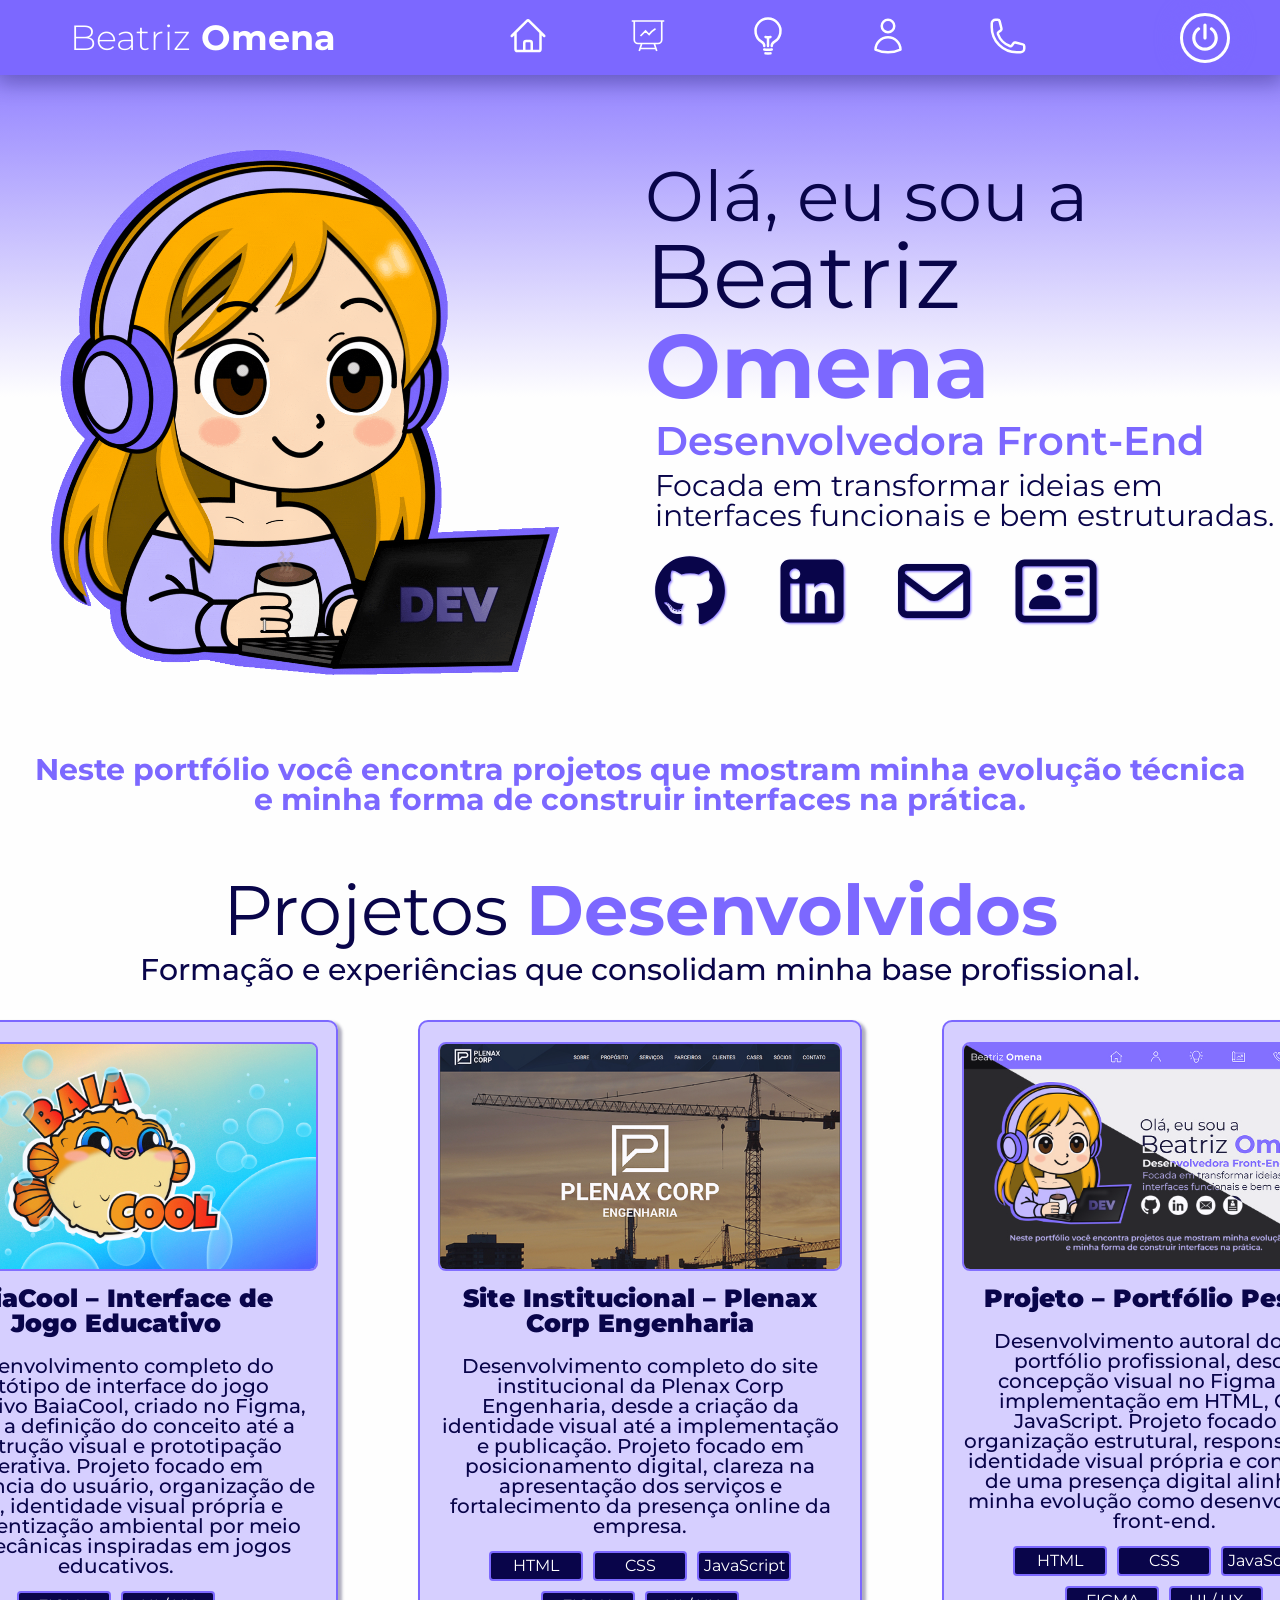
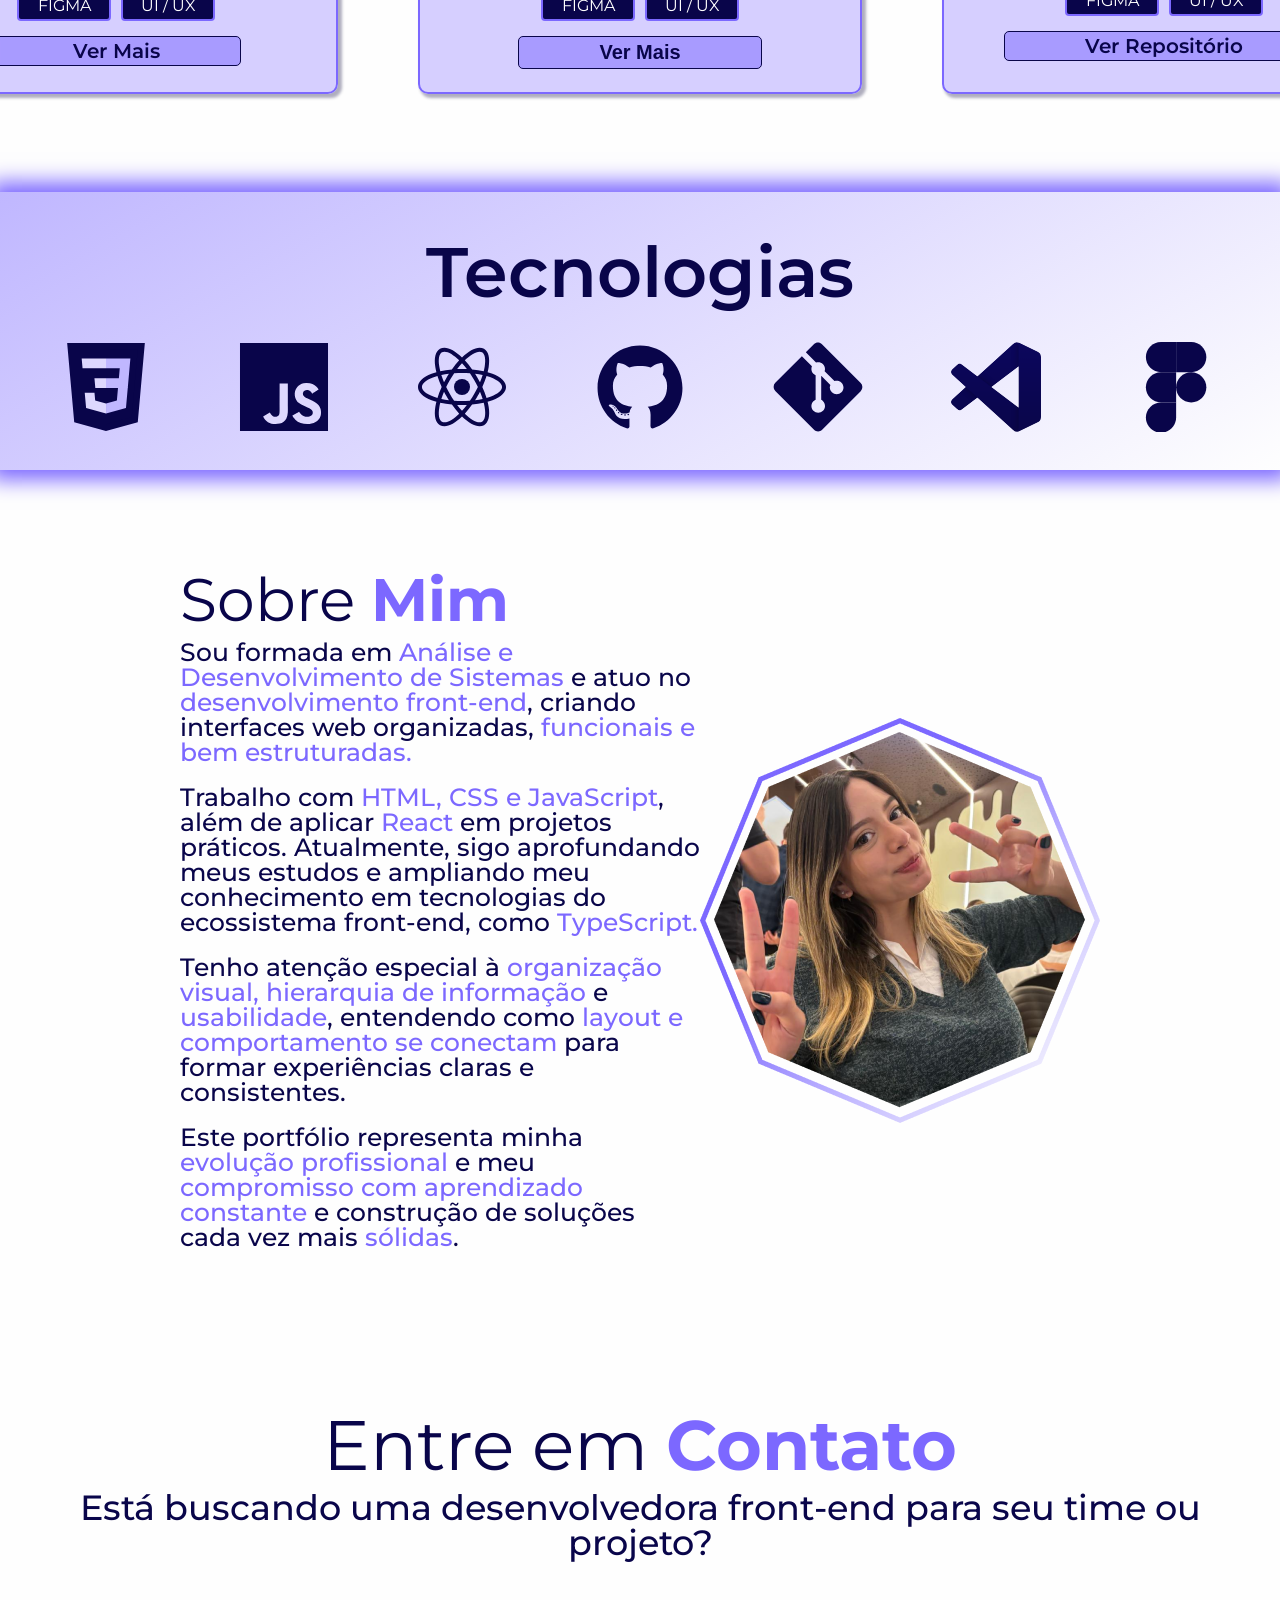
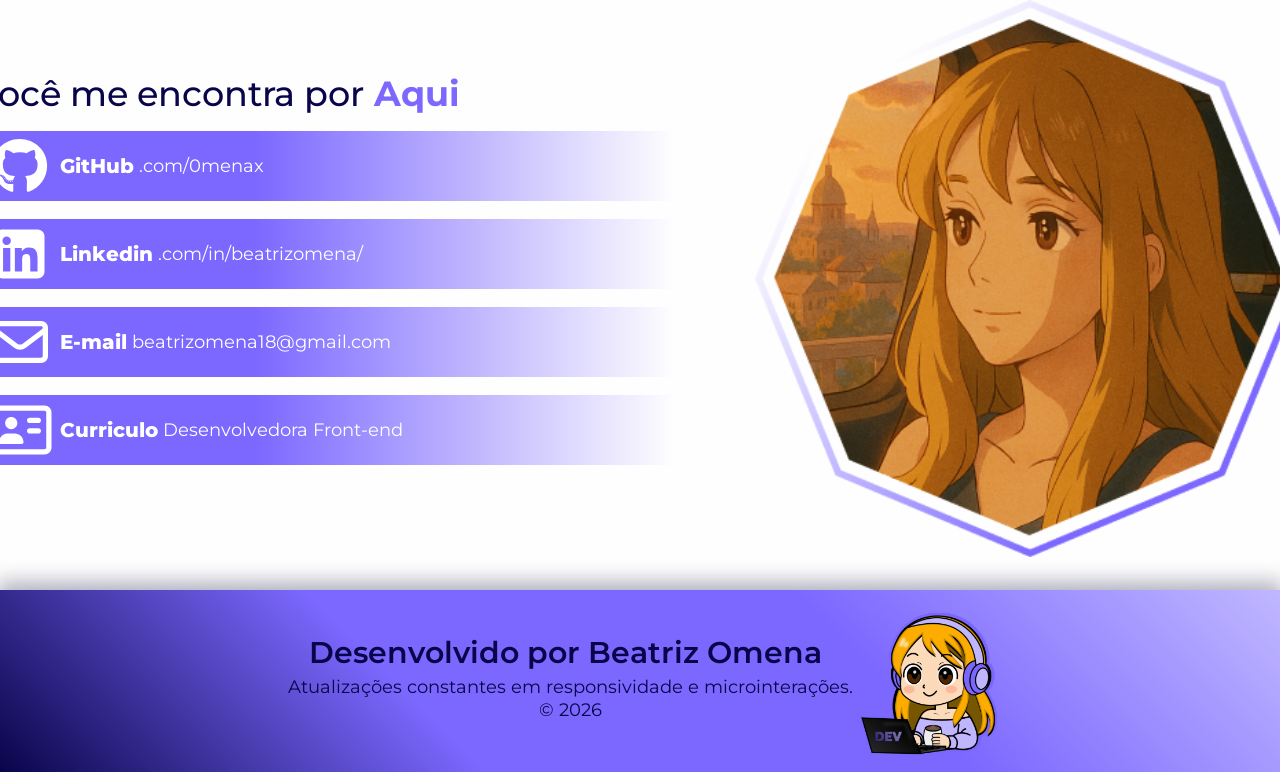
==== commit c2ba11e3: "Animações no js e ajuste no footer" ====
--- a/index.html
+++ b/index.html
@@ -10,7 +10,6 @@
     <link rel="stylesheet" href="css/reset.css">
     <link rel="stylesheet" href="css/style.css">
     <link rel="stylesheet" href="projetoBaia.html">
-    <link rel="stylesheet" href="projetoPortifolio.html">
 
 
 
@@ -100,7 +99,7 @@
                                             d="M237.9 461.4C237.9 463.4 235.6 465 232.7 465C229.4 465.3 227.1 463.7 227.1 461.4C227.1 459.4 229.4 457.8 232.3 457.8C235.3 457.5 237.9 459.1 237.9 461.4zM206.8 456.9C206.1 458.9 208.1 461.2 211.1 461.8C213.7 462.8 216.7 461.8 217.3 459.8C217.9 457.8 216 455.5 213 454.6C210.4 453.9 207.5 454.9 206.8 456.9zM251 455.2C248.1 455.9 246.1 457.8 246.4 460.1C246.7 462.1 249.3 463.4 252.3 462.7C255.2 462 257.2 460.1 256.9 458.1C256.6 456.2 253.9 454.9 251 455.2zM316.8 72C178.1 72 72 177.3 72 316C72 426.9 141.8 521.8 241.5 555.2C254.3 557.5 258.8 549.6 258.8 543.1C258.8 536.9 258.5 502.7 258.5 481.7C258.5 481.7 188.5 496.7 173.8 451.9C173.8 451.9 162.4 422.8 146 415.3C146 415.3 123.1 399.6 147.6 399.9C147.6 399.9 172.5 401.9 186.2 425.7C208.1 464.3 244.8 453.2 259.1 446.6C261.4 430.6 267.9 419.5 275.1 412.9C219.2 406.7 162.8 398.6 162.8 302.4C162.8 274.9 170.4 261.1 186.4 243.5C183.8 237 175.3 210.2 189 175.6C209.9 169.1 258 202.6 258 202.6C278 197 299.5 194.1 320.8 194.1C342.1 194.1 363.6 197 383.6 202.6C383.6 202.6 431.7 169 452.6 175.6C466.3 210.3 457.8 237 455.2 243.5C471.2 261.2 481 275 481 302.4C481 398.9 422.1 406.6 366.2 412.9C375.4 420.8 383.2 435.8 383.2 459.3C383.2 493 382.9 534.7 382.9 542.9C382.9 549.4 387.5 557.3 400.2 555C500.2 521.8 568 426.9 568 316C568 177.3 455.5 72 316.8 72zM169.2 416.9C167.9 417.9 168.2 420.2 169.9 422.1C171.5 423.7 173.8 424.4 175.1 423.1C176.4 422.1 176.1 419.8 174.4 417.9C172.8 416.3 170.5 415.6 169.2 416.9zM158.4 408.8C157.7 410.1 158.7 411.7 160.7 412.7C162.3 413.7 164.3 413.4 165 412C165.7 410.7 164.7 409.1 162.7 408.1C160.7 407.5 159.1 407.8 158.4 408.8zM190.8 444.4C189.2 445.7 189.8 448.7 192.1 450.6C194.4 452.9 197.3 453.2 198.6 451.6C199.9 450.3 199.3 447.3 197.3 445.4C195.1 443.1 192.1 442.8 190.8 444.4zM179.4 429.7C177.8 430.7 177.8 433.3 179.4 435.6C181 437.9 183.7 438.9 185 437.9C186.6 436.6 186.6 434 185 431.7C183.6 429.4 181 428.4 179.4 429.7z" />
                                     </svg></a>
                                 <span class="tooltip2">GitHub</span>
-                                </li>
+                            </li>
 
                             <!-- linkedin -->
                             <li class="skill2"><a href="https://www.linkedin.com/in/beatrizomena/"><svg
@@ -109,25 +108,25 @@
                                             d="M160 96C124.7 96 96 124.7 96 160L96 480C96 515.3 124.7 544 160 544L480 544C515.3 544 544 515.3 544 480L544 160C544 124.7 515.3 96 480 96L160 96zM165 266.2L231.5 266.2L231.5 480L165 480L165 266.2zM236.7 198.5C236.7 219.8 219.5 237 198.2 237C176.9 237 159.7 219.8 159.7 198.5C159.7 177.2 176.9 160 198.2 160C219.5 160 236.7 177.2 236.7 198.5zM413.9 480L413.9 376C413.9 351.2 413.4 319.3 379.4 319.3C344.8 319.3 339.5 346.3 339.5 374.2L339.5 480L273.1 480L273.1 266.2L336.8 266.2L336.8 295.4L337.7 295.4C346.6 278.6 368.3 260.9 400.6 260.9C467.8 260.9 480.3 305.2 480.3 362.8L480.3 480L413.9 480z" />
                                     </svg></a>
                                 <span class="tooltip2">Linkedin</span>
-                                </li>
+                            </li>
 
                             <!-- e-mail -->
-                            <li class="skill2"><a href="mailto:beatrizomena18@gmail.com"><svg xmlns="http://www.w3.org/2000/svg"
-                                        fill="currentColor" viewBox="0 0 640 640">
+                            <li class="skill2"><a href="mailto:beatrizomena18@gmail.com"><svg
+                                        xmlns="http://www.w3.org/2000/svg" fill="currentColor" viewBox="0 0 640 640">
                                         <path
                                             d="M125.4 128C91.5 128 64 155.5 64 189.4C64 190.3 64 191.1 64.1 192L64 192L64 448C64 483.3 92.7 512 128 512L512 512C547.3 512 576 483.3 576 448L576 192L575.9 192C575.9 191.1 576 190.3 576 189.4C576 155.5 548.5 128 514.6 128L125.4 128zM528 256.3L528 448C528 456.8 520.8 464 512 464L128 464C119.2 464 112 456.8 112 448L112 256.3L266.8 373.7C298.2 397.6 341.7 397.6 373.2 373.7L528 256.3zM112 189.4C112 182 118 176 125.4 176L514.6 176C522 176 528 182 528 189.4C528 193.6 526 197.6 522.7 200.1L344.2 335.5C329.9 346.3 310.1 346.3 295.8 335.5L117.3 200.1C114 197.6 112 193.6 112 189.4z" />
                                     </svg></a>
                                 <span class="tooltip2">E-mail</span>
-                                </li>
+                            </li>
 
                             <!-- curriculo -->
-                            <li class="skill2"><a href="doc/Currículo Beatriz Omena.pdf"><svg xmlns="http://www.w3.org/2000/svg"
-                                        fill="currentColor" viewBox="0 0 640 640">
+                            <li class="skill2"><a href="doc/Currículo Beatriz Omena.pdf"><svg
+                                        xmlns="http://www.w3.org/2000/svg" fill="currentColor" viewBox="0 0 640 640">
                                         <path
                                             d="M544 144C552.8 144 560 151.2 560 160L560 480C560 488.8 552.8 496 544 496L96 496C87.2 496 80 488.8 80 480L80 160C80 151.2 87.2 144 96 144L544 144zM96 96C60.7 96 32 124.7 32 160L32 480C32 515.3 60.7 544 96 544L544 544C579.3 544 608 515.3 608 480L608 160C608 124.7 579.3 96 544 96L96 96zM240 312C270.9 312 296 286.9 296 256C296 225.1 270.9 200 240 200C209.1 200 184 225.1 184 256C184 286.9 209.1 312 240 312zM208 352C163.8 352 128 387.8 128 432C128 440.8 135.2 448 144 448L336 448C344.8 448 352 440.8 352 432C352 387.8 316.2 352 272 352L208 352zM408 208C394.7 208 384 218.7 384 232C384 245.3 394.7 256 408 256L488 256C501.3 256 512 245.3 512 232C512 218.7 501.3 208 488 208L408 208zM408 304C394.7 304 384 314.7 384 328C384 341.3 394.7 352 408 352L488 352C501.3 352 512 341.3 512 328C512 314.7 501.3 304 488 304L408 304z" />
                                     </svg></a>
                                 <span class="tooltip2">Curriculo</span>
-                                </li>
+                            </li>
                         </ul>
                     </div>
                 </div>
@@ -138,7 +137,7 @@
 
         </section>
 
-  <section class="projetos" id="projetos">
+        <section class="projetos" id="projetos">
             <h1>Projetos <strong class="strongO">Desenvolvidos</strong></h1>
             <h2 class="subProjetoh2">Formação e experiências que consolidam minha base profissional.</h2>
 
@@ -152,8 +151,12 @@
                         em experiência do usuário, organização de fluxo, identidade visual própria e conscientização
                         ambiental por meio de mecânicas inspiradas em jogos educativos.</p>
                     <div class="skillsProjetoAgrupado">
-                        <div class="skillsProjeto"><h2>FIGMA</h2></div>
-                        <div class="skillsProjeto"><h2>UI / UX</h2></div>
+                        <div class="skillsProjeto">
+                            <h2>FIGMA</h2>
+                        </div>
+                        <div class="skillsProjeto">
+                            <h2>UI / UX</h2>
+                        </div>
                     </div>
                     <a class="buttonProjetos" href="projetoBaia.html">Ver Mais</a>
                 </div>
@@ -166,11 +169,21 @@
                         identidade visual até a implementação e publicação. Projeto focado em posicionamento digital,
                         clareza na apresentação dos serviços e fortalecimento da presença online da empresa.</p>
                     <div class="skillsProjetoAgrupado">
-                        <div class="skillsProjeto"><h2>HTML</h2></div>
-                        <div class="skillsProjeto"><h2>CSS</h2></div>
-                        <div class="skillsProjeto"><h2>JavaScript</h2></div>
-                        <div class="skillsProjeto"><h2>FIGMA</h2></div>
-                        <div class="skillsProjeto"><h2>UI / UX</h2></div>
+                        <div class="skillsProjeto">
+                            <h2>HTML</h2>
+                        </div>
+                        <div class="skillsProjeto">
+                            <h2>CSS</h2>
+                        </div>
+                        <div class="skillsProjeto">
+                            <h2>JavaScript</h2>
+                        </div>
+                        <div class="skillsProjeto">
+                            <h2>FIGMA</h2>
+                        </div>
+                        <div class="skillsProjeto">
+                            <h2>UI / UX</h2>
+                        </div>
                     </div>
                     <button id="abrir" class="buttonProjetos">Ver Mais</button>
                 </div>
@@ -184,13 +197,24 @@
                         responsividade, identidade visual própria e construção de uma presença digital alinhada à minha
                         evolução como desenvolvedora front-end.</p>
                     <div class="skillsProjetoAgrupado">
-                        <div class="skillsProjeto"><h2>HTML</h2></div>
-                        <div class="skillsProjeto"><h2>CSS</h2></div>
-                        <div class="skillsProjeto"><h2>JavaScript</h2></div>
-                        <div class="skillsProjeto"><h2>FIGMA</h2></div>
-                        <div class="skillsProjeto"><h2>UI / UX</h2></div>
+                        <div class="skillsProjeto">
+                            <h2>HTML</h2>
+                        </div>
+                        <div class="skillsProjeto">
+                            <h2>CSS</h2>
+                        </div>
+                        <div class="skillsProjeto">
+                            <h2>JavaScript</h2>
+                        </div>
+                        <div class="skillsProjeto">
+                            <h2>FIGMA</h2>
+                        </div>
+                        <div class="skillsProjeto">
+                            <h2>UI / UX</h2>
+                        </div>
                     </div>
-                    <a class="buttonProjetos" href="https://github.com/0menax/portifolio-pessoal-beatriz-omena">Ver Repositório</a>
+                    <a class="buttonProjetos" href="https://github.com/0menax/portifolio-pessoal-beatriz-omena">Ver
+                        Repositório</a>
                 </div>
             </div>
         </section>
@@ -278,15 +302,15 @@
                 </li>
 
                 <li class="skill">
-            
+
                     <svg viewBox="0 0 128 128">
                         <path fill="currentColor" d="M1.408 1.408h125.184v125.185H1.408z"></path>
                         <path class="insideColor3" fill="currentColor"
                             d="M116.347 96.736c-.917-5.711-4.641-10.508-15.672-14.981-3.832-1.761-8.104-3.022-9.377-5.926-.452-1.69-.512-2.642-.226-3.665.821-3.32 4.784-4.355 7.925-3.403 2.023.678 3.938 2.237 5.093 4.724 5.402-3.498 5.391-3.475 9.163-5.879-1.381-2.141-2.118-3.129-3.022-4.045-3.249-3.629-7.676-5.498-14.756-5.355l-3.688.477c-3.534.893-6.902 2.748-8.877 5.235-5.926 6.724-4.236 18.492 2.975 23.335 7.104 5.332 17.54 6.545 18.873 11.531 1.297 6.104-4.486 8.08-10.234 7.378-4.236-.881-6.592-3.034-9.139-6.949-4.688 2.713-4.688 2.713-9.508 5.485 1.143 2.499 2.344 3.63 4.26 5.795 9.068 9.198 31.76 8.746 35.83-5.176.165-.478 1.261-3.666.38-8.581zM69.462 58.943H57.753l-.048 30.272c0 6.438.333 12.34-.714 14.149-1.713 3.558-6.152 3.117-8.175 2.427-2.059-1.012-3.106-2.451-4.319-4.485-.333-.584-.583-1.036-.667-1.071l-9.52 5.83c1.583 3.249 3.915 6.069 6.902 7.901 4.462 2.678 10.459 3.499 16.731 2.059 4.082-1.189 7.604-3.652 9.448-7.401 2.666-4.915 2.094-10.864 2.07-17.444.06-10.735.001-21.468.001-32.237z">
                         </path>
-                        
-                    </svg>
-                     <span class="tooltip">JavaScript</span>
+
+                    </svg>
+                    <span class="tooltip">JavaScript</span>
                 </li>
 
                 <li class="skill"><svg viewBox="0 0 128 128">
@@ -297,8 +321,8 @@
                             </path>
                         </g>
                     </svg>
-                <span class="tooltip">React.js</span>
-            </li>
+                    <span class="tooltip">React.js</span>
+                </li>
 
                 <li class="skill">
                     <svg viewBox="0 0 128 128">
@@ -464,45 +488,63 @@
                     <h3>Você me encontra por<strong class="strongO"> Aqui</strong></h3>
                     <ul>
                         <!-- girhub -->
-                        <a href="https://github.com/0menax"><li class="cardContato"><svg xmlns="http://www.w3.org/2000/svg" fill="currentColor"
+                        
+                            <li class="cardContato">
+                                <a href="https://github.com/0menax">
+                                <svg xmlns="http://www.w3.org/2000/svg" fill="currentColor"
                                     viewBox="0 0 640 640">
                                     <path
                                         d="M237.9 461.4C237.9 463.4 235.6 465 232.7 465C229.4 465.3 227.1 463.7 227.1 461.4C227.1 459.4 229.4 457.8 232.3 457.8C235.3 457.5 237.9 459.1 237.9 461.4zM206.8 456.9C206.1 458.9 208.1 461.2 211.1 461.8C213.7 462.8 216.7 461.8 217.3 459.8C217.9 457.8 216 455.5 213 454.6C210.4 453.9 207.5 454.9 206.8 456.9zM251 455.2C248.1 455.9 246.1 457.8 246.4 460.1C246.7 462.1 249.3 463.4 252.3 462.7C255.2 462 257.2 460.1 256.9 458.1C256.6 456.2 253.9 454.9 251 455.2zM316.8 72C178.1 72 72 177.3 72 316C72 426.9 141.8 521.8 241.5 555.2C254.3 557.5 258.8 549.6 258.8 543.1C258.8 536.9 258.5 502.7 258.5 481.7C258.5 481.7 188.5 496.7 173.8 451.9C173.8 451.9 162.4 422.8 146 415.3C146 415.3 123.1 399.6 147.6 399.9C147.6 399.9 172.5 401.9 186.2 425.7C208.1 464.3 244.8 453.2 259.1 446.6C261.4 430.6 267.9 419.5 275.1 412.9C219.2 406.7 162.8 398.6 162.8 302.4C162.8 274.9 170.4 261.1 186.4 243.5C183.8 237 175.3 210.2 189 175.6C209.9 169.1 258 202.6 258 202.6C278 197 299.5 194.1 320.8 194.1C342.1 194.1 363.6 197 383.6 202.6C383.6 202.6 431.7 169 452.6 175.6C466.3 210.3 457.8 237 455.2 243.5C471.2 261.2 481 275 481 302.4C481 398.9 422.1 406.6 366.2 412.9C375.4 420.8 383.2 435.8 383.2 459.3C383.2 493 382.9 534.7 382.9 542.9C382.9 549.4 387.5 557.3 400.2 555C500.2 521.8 568 426.9 568 316C568 177.3 455.5 72 316.8 72zM169.2 416.9C167.9 417.9 168.2 420.2 169.9 422.1C171.5 423.7 173.8 424.4 175.1 423.1C176.4 422.1 176.1 419.8 174.4 417.9C172.8 416.3 170.5 415.6 169.2 416.9zM158.4 408.8C157.7 410.1 158.7 411.7 160.7 412.7C162.3 413.7 164.3 413.4 165 412C165.7 410.7 164.7 409.1 162.7 408.1C160.7 407.5 159.1 407.8 158.4 408.8zM190.8 444.4C189.2 445.7 189.8 448.7 192.1 450.6C194.4 452.9 197.3 453.2 198.6 451.6C199.9 450.3 199.3 447.3 197.3 445.4C195.1 443.1 192.1 442.8 190.8 444.4zM179.4 429.7C177.8 430.7 177.8 433.3 179.4 435.6C181 437.9 183.7 438.9 185 437.9C186.6 436.6 186.6 434 185 431.7C183.6 429.4 181 428.4 179.4 429.7z" />
                                 </svg>
+
                                 <h1>GitHub</h1>
-                                <h2>.com/0menax</h2>
-                            </li></a>
-
-                            <!-- linkedin -->
-                        <a href="https://www.linkedin.com/in/beatrizomena/"><li class="cardContato"><svg xmlns="http://www.w3.org/2000/svg" fill="currentColor"
+                                <h2>.com/0menax</h2></a>
+                            </li>
+                        
+
+                        <!-- linkedin -->
+                        
+                            <li class="cardContato">
+                                <a href="https://www.linkedin.com/in/beatrizomena/">
+                                <svg xmlns="http://www.w3.org/2000/svg" fill="currentColor"
                                     viewBox="0 0 640 640">
                                     <path
                                         d="M160 96C124.7 96 96 124.7 96 160L96 480C96 515.3 124.7 544 160 544L480 544C515.3 544 544 515.3 544 480L544 160C544 124.7 515.3 96 480 96L160 96zM165 266.2L231.5 266.2L231.5 480L165 480L165 266.2zM236.7 198.5C236.7 219.8 219.5 237 198.2 237C176.9 237 159.7 219.8 159.7 198.5C159.7 177.2 176.9 160 198.2 160C219.5 160 236.7 177.2 236.7 198.5zM413.9 480L413.9 376C413.9 351.2 413.4 319.3 379.4 319.3C344.8 319.3 339.5 346.3 339.5 374.2L339.5 480L273.1 480L273.1 266.2L336.8 266.2L336.8 295.4L337.7 295.4C346.6 278.6 368.3 260.9 400.6 260.9C467.8 260.9 480.3 305.2 480.3 362.8L480.3 480L413.9 480z" />
                                 </svg>
                                 <h1>Linkedin</h1>
                                 <h2>.com/in/beatrizomena/</h2>
-                           </li> </a>
-
-                            <!-- e-mail -->
-                        <a href="mailto:beatrizomena18@gmail.com"><li class="cardContato">
+                                </a>
+                            </li>
+                        
+
+                        <!-- e-mail -->
+                        
+                            <li class="cardContato">
+                                <a href="mailto:beatrizomena18@gmail.com">
                                 <svg xmlns="http://www.w3.org/2000/svg" fill="currentColor" viewBox="0 0 640 640">
                                     <path
                                         d="M125.4 128C91.5 128 64 155.5 64 189.4C64 190.3 64 191.1 64.1 192L64 192L64 448C64 483.3 92.7 512 128 512L512 512C547.3 512 576 483.3 576 448L576 192L575.9 192C575.9 191.1 576 190.3 576 189.4C576 155.5 548.5 128 514.6 128L125.4 128zM528 256.3L528 448C528 456.8 520.8 464 512 464L128 464C119.2 464 112 456.8 112 448L112 256.3L266.8 373.7C298.2 397.6 341.7 397.6 373.2 373.7L528 256.3zM112 189.4C112 182 118 176 125.4 176L514.6 176C522 176 528 182 528 189.4C528 193.6 526 197.6 522.7 200.1L344.2 335.5C329.9 346.3 310.1 346.3 295.8 335.5L117.3 200.1C114 197.6 112 193.6 112 189.4z" />
                                 </svg>
                                 <h1>E-mail</h1>
                                 <h2>beatrizomena18@gmail.com</h2>
-                           </li> </a>
-
-                            <!-- curriculo -->
-                        <a href="doc/Currículo Beatriz Omena.pdf"><li class="cardContato">
+                                 </a>
+                            </li>
+                       
+
+                        <!-- curriculo -->
+                        
+                            <li class="cardContato">
+                                <a href="doc/Currículo Beatriz Omena.pdf">
                                 <svg xmlns="http://www.w3.org/2000/svg" fill="currentColor" viewBox="0 0 640 640">
                                     <path
                                         d="M544 144C552.8 144 560 151.2 560 160L560 480C560 488.8 552.8 496 544 496L96 496C87.2 496 80 488.8 80 480L80 160C80 151.2 87.2 144 96 144L544 144zM96 96C60.7 96 32 124.7 32 160L32 480C32 515.3 60.7 544 96 544L544 544C579.3 544 608 515.3 608 480L608 160C608 124.7 579.3 96 544 96L96 96zM240 312C270.9 312 296 286.9 296 256C296 225.1 270.9 200 240 200C209.1 200 184 225.1 184 256C184 286.9 209.1 312 240 312zM208 352C163.8 352 128 387.8 128 432C128 440.8 135.2 448 144 448L336 448C344.8 448 352 440.8 352 432C352 387.8 316.2 352 272 352L208 352zM408 208C394.7 208 384 218.7 384 232C384 245.3 394.7 256 408 256L488 256C501.3 256 512 245.3 512 232C512 218.7 501.3 208 488 208L408 208zM408 304C394.7 304 384 314.7 384 328C384 341.3 394.7 352 408 352L488 352C501.3 352 512 341.3 512 328C512 314.7 501.3 304 488 304L408 304z" />
                                 </svg>
                                 <h1>Curriculo</h1>
                                 <h2>Desenvolvedora Front-end</h2>
-                           </li> </a>
-                    </ul>                 
+                                </a>
+                            </li>
+                        
+                    </ul>
 
                 </div>
                 <polygon points="192,0 448,0 640,192 640,448 448,640 192,640 0,448 0,192" fill="currentColor" />
@@ -512,14 +554,23 @@
         </section>
 
         <footer>
+
+            <div class="footerAgrupado">
+                <h1>Desenvolvido por Beatriz Omena</h1>
+                <p>Atualizações constantes em responsividade e microinterações.</p>
+                <p>© 2026</p>
+            </div>
+
             <img src="img/miniBiaInverso.gif" alt="">
-            
+
+
         </footer>
     </main>
+    <script src="js/reveal.js"></script>
     <script src="js/scroll.js"></script>
     <script src="js/modalProjetos.js"></script>
     <script src="js/tema.js"></script>
 </body>
 
 
-</html>
+</html>
--- a/css/style.css
+++ b/css/style.css
@@ -5,6 +5,14 @@
     /* background: linear-gradient(var(--linearSkills2)0%,var(--linearSkills1)30%, var(--linearSkills1)70%, var(--linearSkills2)100%); */
 
 
+}
+
+* {
+  transition: background-color 0.8s ease, color 0.8s ease;
+}
+
+html {
+  scroll-behavior: smooth;
 }
 
 /* Universal */
@@ -114,7 +122,18 @@
     align-items: center;
     justify-content: center;
     flex-wrap: wrap;
-}
+
+
+    opacity: 0;
+    transform: translateY(40px);
+   transition: opacity 0.6s ease, transform 0.6s ease;
+    
+}
+
+.home.active {
+    opacity: 1;
+      transform: translateY(0);
+    }
 
 .homeAgrupado {
     gap: 35px;
@@ -237,9 +256,19 @@
     width: 100%;
     padding: 50px;
     margin-bottom: 3em;
-    position: relative;
-    align-items: center;
-    justify-content: center;
+  display: flex;
+    flex-direction: column;
+    align-items: center;
+    justify-content: center;
+    opacity: 0;
+    transform: translateY(40px);
+   transition: opacity 0.6s ease, transform 0.6s ease;
+    
+}
+
+.projetos.active {
+    opacity: 1;
+      transform: translateY(0);
 }
 
 .projetos h1 {
@@ -316,6 +345,19 @@
     box-shadow: 3px 3px 3px 1px var(--sombra);
     transition: 0.5s;
     flex-direction: column;
+
+      opacity: 0;
+  transform: translateY(30px);
+  transition: all 0.6s ease;
+}
+
+.projetos.active .cardProjeto:nth-child(1) { transition-delay: 0.1s; }
+.projetos.active .cardProjeto:nth-child(2) { transition-delay: 0.2s; }
+.projetos.active .cardProjeto:nth-child(3) { transition-delay: 0.3s; }
+
+.projetos.active .cardProjeto {
+  opacity: 1;
+  transform: translateY(0);
 }
 
 .cardProjeto:hover {
@@ -364,7 +406,6 @@
 
 .buttonProjetos:hover {
     transform: scale(1.02);
-
     box-shadow: 0 0px 20px 4px var(--sombraButtonTema);
     background-color: var(--borderProjetos);
 }
@@ -382,29 +423,49 @@
 /* modal */
 
 .modalProjetos {
-    position: fixed;
-    inset: 0;
-    background: rgba(0, 0, 0, 0.7);
-    display: none;
-    /* começa escondido */
-    align-items: center;
-    justify-content: center;
-    z-index: 9999;
-
+  position: fixed;
+  inset: 0;
+  background: rgba(0, 0, 0, 0.7);
+  display: flex;
+  align-items: center;
+  justify-content: center;
+  z-index: 9999;
+
+  opacity: 0;
+  visibility: hidden;
+  transition: opacity 0.2s ease;
+  pointer-events: none;
 }
 
 .modalProjetos.ativo {
-    display: flex;
-}
+  opacity: 1;
+  visibility: visible;
+  pointer-events: auto;
+}
+
+
 
 .modalProjetosConteudo {
-    border: solid 5px var(--bordaModal);
-    background: linear-gradient(-40deg, var(--backgroundModal1)0%, var(--backgroundModal1)40%, var(--backgroundModal2)60%, var(--backgroundModal2)100%);
-    padding: 40px;
-    border-radius: 8px;
-    max-width: 1300px;
-    width: 90%;
-
+  border: solid 5px var(--bordaModal);
+  background: linear-gradient(-40deg,
+    var(--backgroundModal1) 0%,
+    var(--backgroundModal1) 40%,
+    var(--backgroundModal2) 60%,
+    var(--backgroundModal2) 100%
+  );
+  padding: 40px;
+  border-radius: 8px;
+  max-width: 1300px;
+  width: 90%;
+
+  transform: scale(0.95);
+  opacity: 0;
+  transition: transform 0.3s ease, opacity 0.3s ease;
+}
+
+.modalProjetos.ativo .modalProjetosConteudo {
+  transform: scale(1);
+  opacity: 1;
 }
 
 .modalProjetosConteudo h1 {
@@ -484,10 +545,20 @@
 
 
 
+
+
 /* About me */
 
 .aboutMe {
     padding: 0px 80px;
+     opacity: 0;
+    transform: translateY(40px);
+   transition: opacity 0.6s ease, transform 0.6s ease;
+}
+
+.aboutMe.active {
+    opacity: 1;
+      transform: translateY(0);
 }
 
 .aboutMeAgrupado {
@@ -540,6 +611,16 @@
     background: linear-gradient(150deg, var(--linearSkills2), var(--linearSkills1));
     padding: 35px 0px;
     box-shadow: 0 0px 20px 10px var(--sombraButtonTema);
+    
+opacity: 0;
+    transform: translateY(40px);
+   transition: opacity 0.6s ease, transform 0.6s ease;
+    
+}
+
+.skills.active {
+    opacity: 1;
+      transform: translateY(0);
 }
 
 .skills .skillTitulo {
@@ -561,8 +642,9 @@
     width: 90px;
     height: auto;
     color: var(--corSkills);
-    transition: 0.5s;
-}
+  }
+
+
 
 .skills ul svg:hover {
     transform: translateY(-5px);
@@ -617,6 +699,14 @@
 /* Contato */
 .contato {
     padding: 30px;
+        opacity: 0;
+    transform: translateY(40px);
+   transition: opacity 0.6s ease, transform 0.6s ease;
+}
+
+.contato.active{
+    opacity: 1;
+    transform: translateY(0);
 }
 
 .contatoAgrupado {
@@ -659,13 +749,31 @@
     height: 70px;
     background: linear-gradient(90deg, var(--backgroundLinkContato) 0%, var(--backgroundLinkContato) 40%, #cbc5f800 100%);
     margin-bottom: 18px;
-    transition: 0.5s;
-}
+    
+    
+      opacity: 0;
+  transform: translateX(-30px);
+  transition: all 0.6s ease;
+}
+
+.contato.active .cardContato {
+  opacity: 1;
+  transform: translateX(0);
+}
+
+.contato.active .cardContato:nth-child(1) { transition-delay: 0.1s; }
+.contato.active .cardContato:nth-child(2) { transition-delay: 0.3s; }
+.contato.active .cardContato:nth-child(3) { transition-delay: 0.5s; }
+.contato.active .cardContato:nth-child(4) { transition-delay: 0.7s; }
+
+
 
 .contatoAgrupado a{
-    display: flex;
-    align-items: center;
-    text-decoration: none;
+   display: flex;
+  width: 100%;
+  height: 100%;
+  align-items: center;
+  text-decoration: none;
 }
 
 .cardContato:hover {
@@ -710,7 +818,7 @@
     display: flex;
     align-items: center;
     justify-content: center;
-    background: linear-gradient(var(--background)0%,var(--background)50% ,var(--background)100%);
+     background: linear-gradient(45deg, var(--backgroundFooter3), var(--backgroundFooter2), var(--background2) ,var(--backgroundFooter));
     padding: 1em;
     box-shadow: 0 -5px 20px 3px var(--sombra);
 }
@@ -724,6 +832,25 @@
 
 }
 
+.footerAgrupado{
+    text-align: center;
+
+}
+
+footer .footerAgrupado h1{
+    margin-bottom: 10px;
+    color: var(--corLetra);
+    font-weight: 600;
+    font-size: 30px;
+}
+
+footer .footerAgrupado p {
+
+    margin-bottom: 5px;
+    color: var(--corLetra);
+    font-size: 18px;
+    margin-left: 10px;
+}
 
 
 
@@ -784,7 +911,9 @@
     --bordaModal: var(--roxoC);
 --fundoScroll: var(--corIconeSkill);
 --insideColor3: var(--cinza);
- --backgroundFooter: var(--roxoC);
+--backgroundFooter: var(--roxoC);
+--backgroundFooter2: var(--cinza);
+--backgroundFooter3: var(--preto);
 }
 
 .tema-claro {
@@ -823,5 +952,10 @@
     --bordaModal: var(--roxoE);
 --fundoScroll: var(--roxoEscuroOpaco);
 --insideColor3: var(--insideColors);
---backgroundFooter: var(--corFundoCardClaro);
-}+--backgroundFooter: var(--roxoC);
+--backgroundFooter2: var(--roxoE);
+--backgroundFooter3: var(--azulEscuro);
+}
+
+/* responsividade */
+
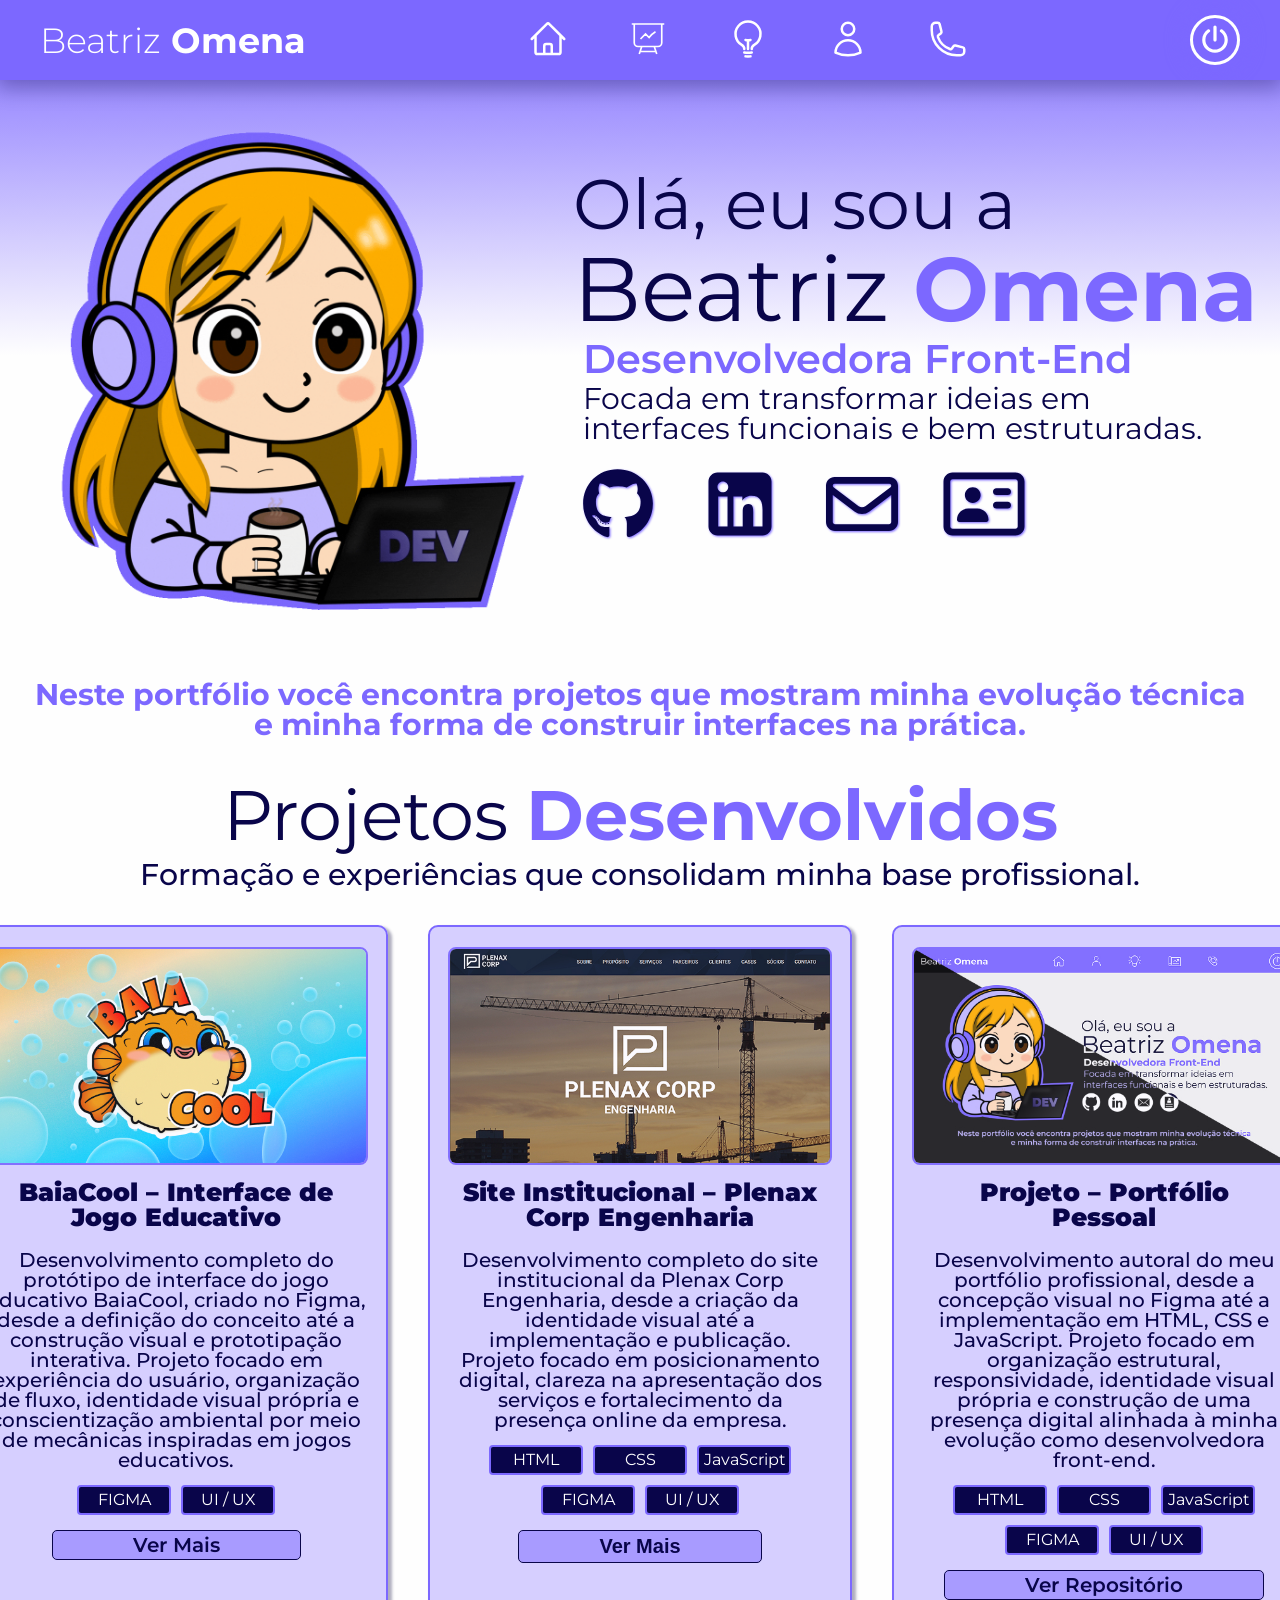
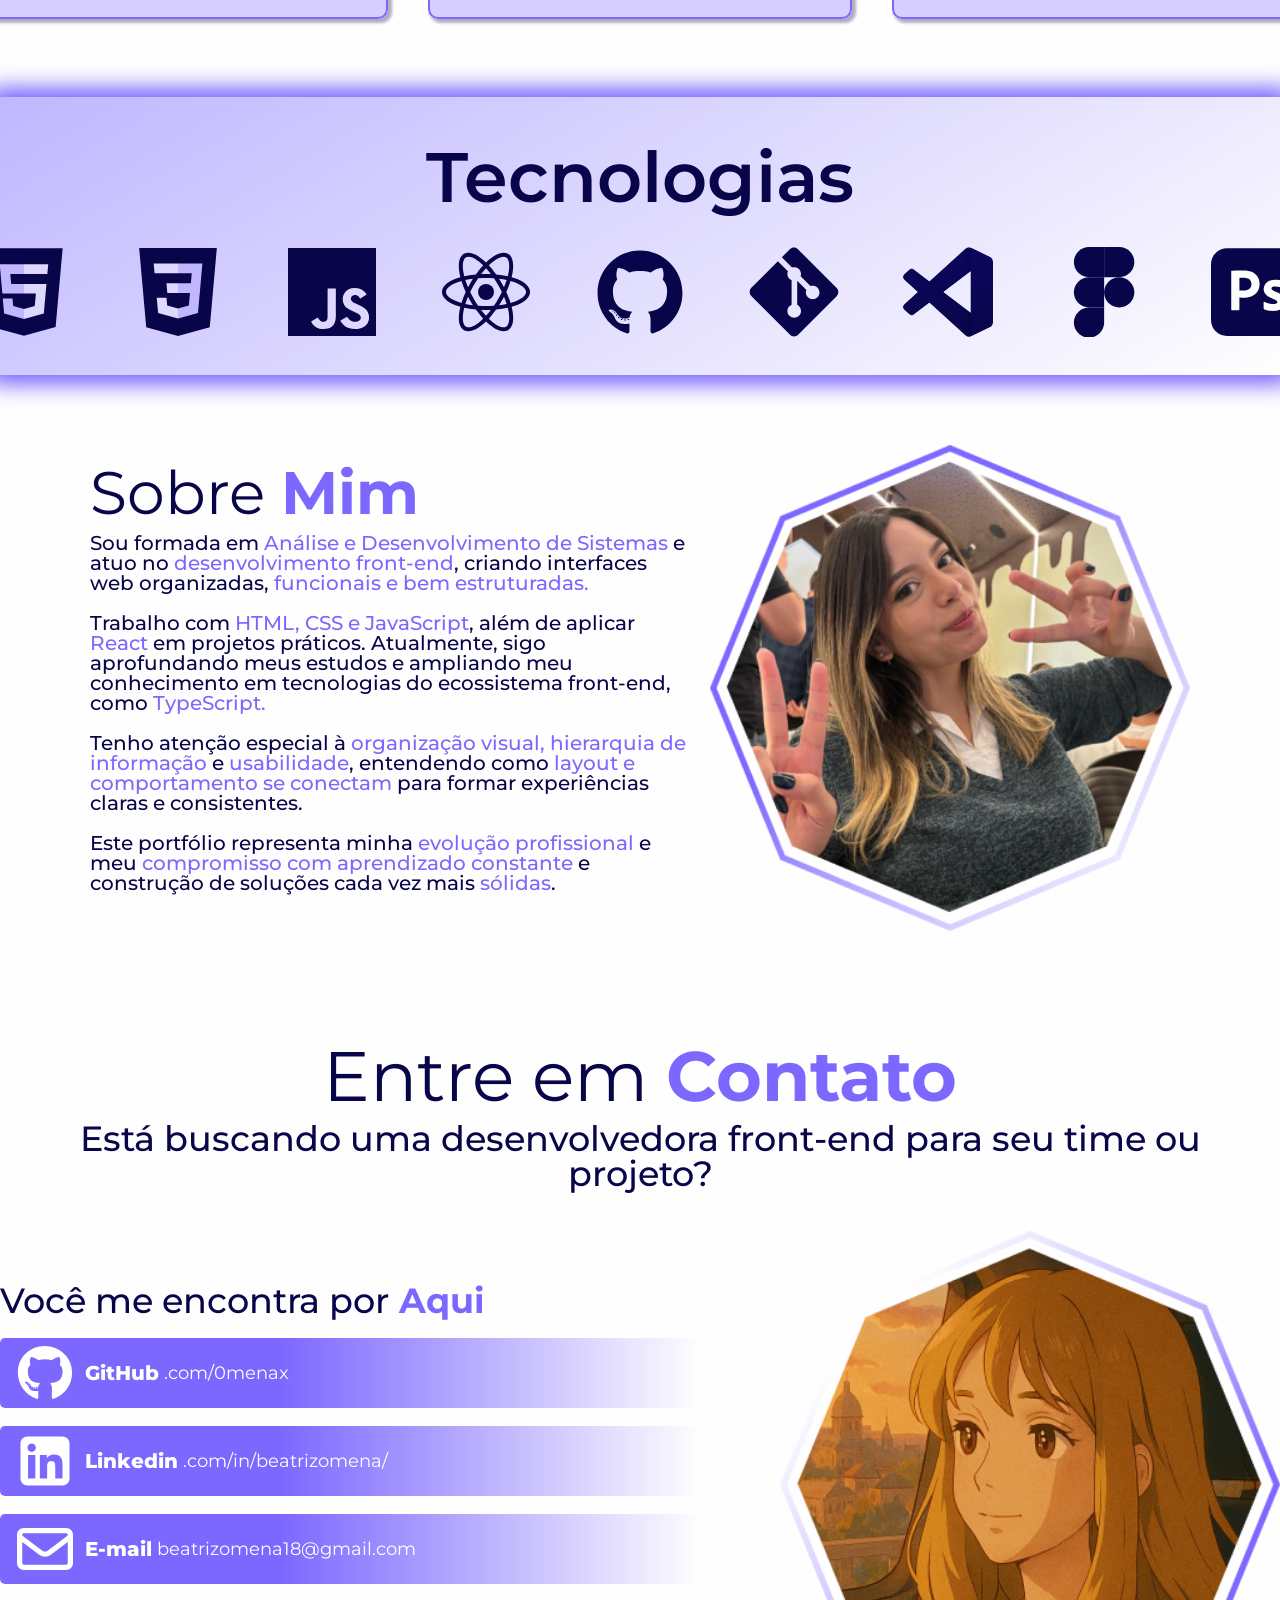
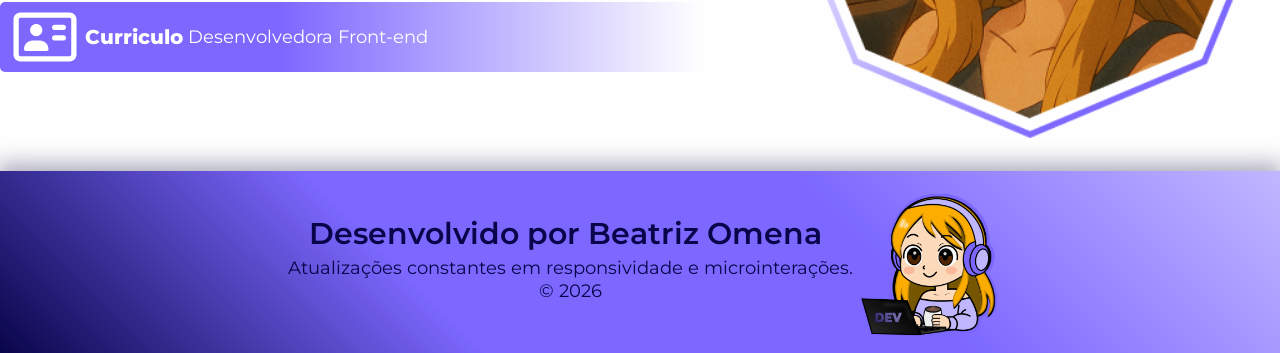
==== commit 813777ab: "site principal responsivo teste 1" ====
--- a/index.html
+++ b/index.html
@@ -23,73 +23,83 @@
 </head>
 
 <body class="tema-claro">
-    <header class="header">
-        <h1 class="nome-header">
-            Beatriz
-            <strong class="strongH">Omena</strong>
-        </h1>
-
-        <ul>
-            <li><a href="#home">
-                    <svg xmlns="http://www.w3.org/2000/svg" fill="none" viewBox="0 0 24 24" stroke-width="1.5"
-                        stroke="currentColor" class="size-6">
-                        <path stroke-linecap="round" stroke-linejoin="round"
-                            d="m2.25 12 8.954-8.955c.44-.439 1.152-.439 1.591 0L21.75 12M4.5 9.75v10.125c0 .621.504 1.125 1.125 1.125H9.75v-4.875c0-.621.504-1.125 1.125-1.125h2.25c.621 0 1.125.504 1.125 1.125V21h4.125c.621 0 1.125-.504 1.125-1.125V9.75M8.25 21h8.25" />
-                    </svg>
-                </a></li>
-
-            <li><a href="#projetos"><svg xmlns="http://www.w3.org/2000/svg" fill="none" viewBox="0 0 24 24"
-                        strokeWidth={1.5} stroke="currentColor" className="size-6">
-                        <path strokeLinecap="round" strokeLinejoin="round"
-                            d="M3.75 3v11.25A2.25 2.25 0 0 0 6 16.5h2.25M3.75 3h-1.5m1.5 0h16.5m0 0h1.5m-1.5 0v11.25A2.25 2.25 0 0 1 18 16.5h-2.25m-7.5 0h7.5m-7.5 0-1 3m8.5-3 1 3m0 0 .5 1.5m-.5-1.5h-9.5m0 0-.5 1.5m.75-9 3-3 2.148 2.148A12.061 12.061 0 0 1 16.5 7.605" />
-                    </svg>
-                </a></li>
-
-            <li><a href="#skills"><svg xmlns="http://www.w3.org/2000/svg" fill="none" viewBox="0 0 24 24"
-                        stroke-width="1.5" stroke="currentColor" class="size-6">
-                        <path stroke-linecap="round" stroke-linejoin="round"
-                            d="M12 18v-5.25m0 0a6.01 6.01 0 0 0 1.5-.189m-1.5.189a6.01 6.01 0 0 1-1.5-.189m3.75 7.478a12.06 12.06 0 0 1-4.5 0m3.75 2.383a14.406 14.406 0 0 1-3 0M14.25 18v-.192c0-.983.658-1.823 1.508-2.316a7.5 7.5 0 1 0-7.517 0c.85.493 1.509 1.333 1.509 2.316V18" />
-                    </svg>
-                </a></li>
-
-            <li><a href="#aboutMe"><svg xmlns="http://www.w3.org/2000/svg" fill="none" viewBox="0 0 24 24"
-                        stroke-width="1.5" stroke="currentColor" class="size-6">
-                        <path stroke-linecap="round" stroke-linejoin="round"
-                            d="M15.75 6a3.75 3.75 0 1 1-7.5 0 3.75 3.75 0 0 1 7.5 0ZM4.501 20.118a7.5 7.5 0 0 1 14.998 0A17.933 17.933 0 0 1 12 21.75c-2.676 0-5.216-.584-7.499-1.632Z" />
-                    </svg>
-                </a></li>
-
-            <!-- <li><a href="#jornada"><svg xmlns="http://www.w3.org/2000/svg" fill="none" viewBox="0 0 24 24"
+    <main>
+        <header>
+            <div class="containerHeader">
+                <h1 class="nome-header">
+                    Beatriz
+                    <strong class="strongH">Omena</strong>
+                </h1>
+
+                <button class="menu-toggle" aria-label="Abrir menu" aria-expanded="false">
+                    ☰
+                </button>
+                <nav>
+                    <ul>
+                        <li><a href="#home">
+                                <svg xmlns="http://www.w3.org/2000/svg" fill="none" viewBox="0 0 24 24"
+                                    stroke-width="1.5" stroke="currentColor" class="size-6">
+                                    <path stroke-linecap="round" stroke-linejoin="round"
+                                        d="m2.25 12 8.954-8.955c.44-.439 1.152-.439 1.591 0L21.75 12M4.5 9.75v10.125c0 .621.504 1.125 1.125 1.125H9.75v-4.875c0-.621.504-1.125 1.125-1.125h2.25c.621 0 1.125.504 1.125 1.125V21h4.125c.621 0 1.125-.504 1.125-1.125V9.75M8.25 21h8.25" />
+                                </svg>
+                            </a></li>
+
+                        <li><a href="#projetos"><svg xmlns="http://www.w3.org/2000/svg" fill="none" viewBox="0 0 24 24"
+                                    strokeWidth={1.5} stroke="currentColor" className="size-6">
+                                    <path strokeLinecap="round" strokeLinejoin="round"
+                                        d="M3.75 3v11.25A2.25 2.25 0 0 0 6 16.5h2.25M3.75 3h-1.5m1.5 0h16.5m0 0h1.5m-1.5 0v11.25A2.25 2.25 0 0 1 18 16.5h-2.25m-7.5 0h7.5m-7.5 0-1 3m8.5-3 1 3m0 0 .5 1.5m-.5-1.5h-9.5m0 0-.5 1.5m.75-9 3-3 2.148 2.148A12.061 12.061 0 0 1 16.5 7.605" />
+                                </svg>
+                            </a></li>
+
+                        <li><a href="#skills"><svg xmlns="http://www.w3.org/2000/svg" fill="none" viewBox="0 0 24 24"
+                                    stroke-width="1.5" stroke="currentColor" class="size-6">
+                                    <path stroke-linecap="round" stroke-linejoin="round"
+                                        d="M12 18v-5.25m0 0a6.01 6.01 0 0 0 1.5-.189m-1.5.189a6.01 6.01 0 0 1-1.5-.189m3.75 7.478a12.06 12.06 0 0 1-4.5 0m3.75 2.383a14.406 14.406 0 0 1-3 0M14.25 18v-.192c0-.983.658-1.823 1.508-2.316a7.5 7.5 0 1 0-7.517 0c.85.493 1.509 1.333 1.509 2.316V18" />
+                                </svg>
+                            </a></li>
+
+                        <li><a href="#aboutMe"><svg xmlns="http://www.w3.org/2000/svg" fill="none" viewBox="0 0 24 24"
+                                    stroke-width="1.5" stroke="currentColor" class="size-6">
+                                    <path stroke-linecap="round" stroke-linejoin="round"
+                                        d="M15.75 6a3.75 3.75 0 1 1-7.5 0 3.75 3.75 0 0 1 7.5 0ZM4.501 20.118a7.5 7.5 0 0 1 14.998 0A17.933 17.933 0 0 1 12 21.75c-2.676 0-5.216-.584-7.499-1.632Z" />
+                                </svg>
+                            </a></li>
+
+                        <!-- <li><a href="#jornada"><svg xmlns="http://www.w3.org/2000/svg" fill="none" viewBox="0 0 24 24"
                         stroke-width="1.5" stroke="currentColor" class="size-6">
                         <path stroke-linecap="round" stroke-linejoin="round"
                             d="M9 6.75V15m6-6v8.25m.503 3.498 4.875-2.437c.381-.19.622-.58.622-1.006V4.82c0-.836-.88-1.38-1.628-1.006l-3.869 1.934c-.317.159-.69.159-1.006 0L9.503 3.252a1.125 1.125 0 0 0-1.006 0L3.622 5.689C3.24 5.88 3 6.27 3 6.695V19.18c0 .836.88 1.38 1.628 1.006l3.869-1.934c.317-.159.69-.159 1.006 0l4.994 2.497c.317.158.69.158 1.006 0Z" />
                     </svg>
                 </a></li> -->
-            <li><a href="#contato"><svg xmlns="http://www.w3.org/2000/svg" fill="none" viewBox="0 0 24 24"
-                        stroke-width="1.5" stroke="currentColor" class="size-6">
-                        <path stroke-linecap="round" stroke-linejoin="round"
-                            d="M2.25 6.75c0 8.284 6.716 15 15 15h2.25a2.25 2.25 0 0 0 2.25-2.25v-1.372c0-.516-.351-.966-.852-1.091l-4.423-1.106c-.44-.11-.902.055-1.173.417l-.97 1.293c-.282.376-.769.542-1.21.38a12.035 12.035 0 0 1-7.143-7.143c-.162-.441.004-.928.38-1.21l1.293-.97c.363-.271.527-.734.417-1.173L6.963 3.102a1.125 1.125 0 0 0-1.091-.852H4.5A2.25 2.25 0 0 0 2.25 4.5v2.25Z" />
-                    </svg>
-                </a></li>
-        </ul>
-
-
-        <button class="btn-tema">
-            <svg xmlns="http://www.w3.org/2000/svg" fill="currentColor" viewBox="0 0 640 640">
-                <path
-                    d="M352 64C352 46.3 337.7 32 320 32C302.3 32 288 46.3 288 64L288 320C288 337.7 302.3 352 320 352C337.7 352 352 337.7 352 320L352 64zM210.3 162.4C224.8 152.3 228.3 132.3 218.2 117.8C208.1 103.3 188.1 99.8 173.6 109.9C107.4 156.1 64 233 64 320C64 461.4 178.6 576 320 576C461.4 576 576 461.4 576 320C576 233 532.6 156.1 466.3 109.9C451.8 99.8 431.9 103.3 421.7 117.8C411.5 132.3 415.1 152.2 429.6 162.4C479.4 197.2 511.9 254.8 511.9 320C511.9 426 425.9 512 319.9 512C213.9 512 128 426 128 320C128 254.8 160.5 197.1 210.3 162.4z" />
-            </svg></button>
-    </header>
-    <main>
+                        <li><a href="#contato"><svg xmlns="http://www.w3.org/2000/svg" fill="none" viewBox="0 0 24 24"
+                                    stroke-width="1.5" stroke="currentColor" class="size-6">
+                                    <path stroke-linecap="round" stroke-linejoin="round"
+                                        d="M2.25 6.75c0 8.284 6.716 15 15 15h2.25a2.25 2.25 0 0 0 2.25-2.25v-1.372c0-.516-.351-.966-.852-1.091l-4.423-1.106c-.44-.11-.902.055-1.173.417l-.97 1.293c-.282.376-.769.542-1.21.38a12.035 12.035 0 0 1-7.143-7.143c-.162-.441.004-.928.38-1.21l1.293-.97c.363-.271.527-.734.417-1.173L6.963 3.102a1.125 1.125 0 0 0-1.091-.852H4.5A2.25 2.25 0 0 0 2.25 4.5v2.25Z" />
+                                </svg>
+                            </a></li>
+                    </ul>
+                </nav>
+                <button class="btn-tema">
+                    <svg xmlns="http://www.w3.org/2000/svg" fill="currentColor" viewBox="0 0 640 640">
+                        <path
+                            d="M352 64C352 46.3 337.7 32 320 32C302.3 32 288 46.3 288 64L288 320C288 337.7 302.3 352 320 352C337.7 352 352 337.7 352 320L352 64zM210.3 162.4C224.8 152.3 228.3 132.3 218.2 117.8C208.1 103.3 188.1 99.8 173.6 109.9C107.4 156.1 64 233 64 320C64 461.4 178.6 576 320 576C461.4 576 576 461.4 576 320C576 233 532.6 156.1 466.3 109.9C451.8 99.8 431.9 103.3 421.7 117.8C411.5 132.3 415.1 152.2 429.6 162.4C479.4 197.2 511.9 254.8 511.9 320C511.9 426 425.9 512 319.9 512C213.9 512 128 426 128 320C128 254.8 160.5 197.1 210.3 162.4z" />
+                    </svg>
+                </button>
+            </div>
+
+        </header>
+
         <section class="home" id="home">
             <div class="homeAgrupado">
                 <img class="imagemHome" src="img/MiniBia.gif" alt="desenho Beatriz" id="home">
-                <div class="textoHomeAgrupado">
-                    <h2>Olá, eu sou a </h2>
-                    <h1>Beatriz <strong class="strongO">Omena</strong></h1>
-                    <h3>Desenvolvedora Front-End</h3>
-                    <p>Focada em transformar ideias em <br>interfaces funcionais e bem estruturadas.</p>
-
+
+                <div>
+                    <div class="textoHomeAgrupado">
+                        <h2>Olá, eu sou a </h2>
+                        <h1>Beatriz <strong class="strongO">Omena</strong></h1>
+                        <h3>Desenvolvedora Front-End</h3>
+                        <p>Focada em transformar ideias em <br>interfaces funcionais e bem estruturadas.</p>
+                    </div>
                     <div class="iconsHome">
                         <ul>
                             <!-- github -->
@@ -218,6 +228,7 @@
                 </div>
             </div>
         </section>
+
         <!-- modal -->
 
         <div class="modalProjetos" id="modal">
@@ -262,6 +273,7 @@
                 </div>
             </div>
         </div>
+
         <section class="skills" id="skills">
             <h1 class="skillTitulo">Tecnologias</h1>
             <ul>
@@ -473,10 +485,9 @@
 
         </section>
 
-
-        <section class="jornada" id="jornada">
-
-        </section>
+        <!-- <section class="jornada" id="jornada">
+
+        </section> -->
 
         <section class="contato" id="contato">
             <h1 class="contatoH1">Entre em <strong class="strongO">Contato</strong></h1>
@@ -488,62 +499,61 @@
                     <h3>Você me encontra por<strong class="strongO"> Aqui</strong></h3>
                     <ul>
                         <!-- girhub -->
-                        
-                            <li class="cardContato">
-                                <a href="https://github.com/0menax">
-                                <svg xmlns="http://www.w3.org/2000/svg" fill="currentColor"
-                                    viewBox="0 0 640 640">
+
+                        <li class="cardContato">
+                            <a href="https://github.com/0menax">
+                                <svg xmlns="http://www.w3.org/2000/svg" fill="currentColor" viewBox="0 0 640 640">
                                     <path
                                         d="M237.9 461.4C237.9 463.4 235.6 465 232.7 465C229.4 465.3 227.1 463.7 227.1 461.4C227.1 459.4 229.4 457.8 232.3 457.8C235.3 457.5 237.9 459.1 237.9 461.4zM206.8 456.9C206.1 458.9 208.1 461.2 211.1 461.8C213.7 462.8 216.7 461.8 217.3 459.8C217.9 457.8 216 455.5 213 454.6C210.4 453.9 207.5 454.9 206.8 456.9zM251 455.2C248.1 455.9 246.1 457.8 246.4 460.1C246.7 462.1 249.3 463.4 252.3 462.7C255.2 462 257.2 460.1 256.9 458.1C256.6 456.2 253.9 454.9 251 455.2zM316.8 72C178.1 72 72 177.3 72 316C72 426.9 141.8 521.8 241.5 555.2C254.3 557.5 258.8 549.6 258.8 543.1C258.8 536.9 258.5 502.7 258.5 481.7C258.5 481.7 188.5 496.7 173.8 451.9C173.8 451.9 162.4 422.8 146 415.3C146 415.3 123.1 399.6 147.6 399.9C147.6 399.9 172.5 401.9 186.2 425.7C208.1 464.3 244.8 453.2 259.1 446.6C261.4 430.6 267.9 419.5 275.1 412.9C219.2 406.7 162.8 398.6 162.8 302.4C162.8 274.9 170.4 261.1 186.4 243.5C183.8 237 175.3 210.2 189 175.6C209.9 169.1 258 202.6 258 202.6C278 197 299.5 194.1 320.8 194.1C342.1 194.1 363.6 197 383.6 202.6C383.6 202.6 431.7 169 452.6 175.6C466.3 210.3 457.8 237 455.2 243.5C471.2 261.2 481 275 481 302.4C481 398.9 422.1 406.6 366.2 412.9C375.4 420.8 383.2 435.8 383.2 459.3C383.2 493 382.9 534.7 382.9 542.9C382.9 549.4 387.5 557.3 400.2 555C500.2 521.8 568 426.9 568 316C568 177.3 455.5 72 316.8 72zM169.2 416.9C167.9 417.9 168.2 420.2 169.9 422.1C171.5 423.7 173.8 424.4 175.1 423.1C176.4 422.1 176.1 419.8 174.4 417.9C172.8 416.3 170.5 415.6 169.2 416.9zM158.4 408.8C157.7 410.1 158.7 411.7 160.7 412.7C162.3 413.7 164.3 413.4 165 412C165.7 410.7 164.7 409.1 162.7 408.1C160.7 407.5 159.1 407.8 158.4 408.8zM190.8 444.4C189.2 445.7 189.8 448.7 192.1 450.6C194.4 452.9 197.3 453.2 198.6 451.6C199.9 450.3 199.3 447.3 197.3 445.4C195.1 443.1 192.1 442.8 190.8 444.4zM179.4 429.7C177.8 430.7 177.8 433.3 179.4 435.6C181 437.9 183.7 438.9 185 437.9C186.6 436.6 186.6 434 185 431.7C183.6 429.4 181 428.4 179.4 429.7z" />
                                 </svg>
 
                                 <h1>GitHub</h1>
-                                <h2>.com/0menax</h2></a>
-                            </li>
-                        
+                                <h2>.com/0menax</h2>
+                            </a>
+                        </li>
+
 
                         <!-- linkedin -->
-                        
-                            <li class="cardContato">
-                                <a href="https://www.linkedin.com/in/beatrizomena/">
-                                <svg xmlns="http://www.w3.org/2000/svg" fill="currentColor"
-                                    viewBox="0 0 640 640">
+
+                        <li class="cardContato">
+                            <a href="https://www.linkedin.com/in/beatrizomena/">
+                                <svg xmlns="http://www.w3.org/2000/svg" fill="currentColor" viewBox="0 0 640 640">
                                     <path
                                         d="M160 96C124.7 96 96 124.7 96 160L96 480C96 515.3 124.7 544 160 544L480 544C515.3 544 544 515.3 544 480L544 160C544 124.7 515.3 96 480 96L160 96zM165 266.2L231.5 266.2L231.5 480L165 480L165 266.2zM236.7 198.5C236.7 219.8 219.5 237 198.2 237C176.9 237 159.7 219.8 159.7 198.5C159.7 177.2 176.9 160 198.2 160C219.5 160 236.7 177.2 236.7 198.5zM413.9 480L413.9 376C413.9 351.2 413.4 319.3 379.4 319.3C344.8 319.3 339.5 346.3 339.5 374.2L339.5 480L273.1 480L273.1 266.2L336.8 266.2L336.8 295.4L337.7 295.4C346.6 278.6 368.3 260.9 400.6 260.9C467.8 260.9 480.3 305.2 480.3 362.8L480.3 480L413.9 480z" />
                                 </svg>
                                 <h1>Linkedin</h1>
                                 <h2>.com/in/beatrizomena/</h2>
-                                </a>
-                            </li>
-                        
+                            </a>
+                        </li>
+
 
                         <!-- e-mail -->
-                        
-                            <li class="cardContato">
-                                <a href="mailto:beatrizomena18@gmail.com">
+
+                        <li class="cardContato">
+                            <a href="mailto:beatrizomena18@gmail.com">
                                 <svg xmlns="http://www.w3.org/2000/svg" fill="currentColor" viewBox="0 0 640 640">
                                     <path
                                         d="M125.4 128C91.5 128 64 155.5 64 189.4C64 190.3 64 191.1 64.1 192L64 192L64 448C64 483.3 92.7 512 128 512L512 512C547.3 512 576 483.3 576 448L576 192L575.9 192C575.9 191.1 576 190.3 576 189.4C576 155.5 548.5 128 514.6 128L125.4 128zM528 256.3L528 448C528 456.8 520.8 464 512 464L128 464C119.2 464 112 456.8 112 448L112 256.3L266.8 373.7C298.2 397.6 341.7 397.6 373.2 373.7L528 256.3zM112 189.4C112 182 118 176 125.4 176L514.6 176C522 176 528 182 528 189.4C528 193.6 526 197.6 522.7 200.1L344.2 335.5C329.9 346.3 310.1 346.3 295.8 335.5L117.3 200.1C114 197.6 112 193.6 112 189.4z" />
                                 </svg>
                                 <h1>E-mail</h1>
                                 <h2>beatrizomena18@gmail.com</h2>
-                                 </a>
-                            </li>
-                       
+                            </a>
+                        </li>
+
 
                         <!-- curriculo -->
-                        
-                            <li class="cardContato">
-                                <a href="doc/Currículo Beatriz Omena.pdf">
+
+                        <li class="cardContato">
+                            <a href="doc/Currículo Beatriz Omena.pdf">
                                 <svg xmlns="http://www.w3.org/2000/svg" fill="currentColor" viewBox="0 0 640 640">
                                     <path
                                         d="M544 144C552.8 144 560 151.2 560 160L560 480C560 488.8 552.8 496 544 496L96 496C87.2 496 80 488.8 80 480L80 160C80 151.2 87.2 144 96 144L544 144zM96 96C60.7 96 32 124.7 32 160L32 480C32 515.3 60.7 544 96 544L544 544C579.3 544 608 515.3 608 480L608 160C608 124.7 579.3 96 544 96L96 96zM240 312C270.9 312 296 286.9 296 256C296 225.1 270.9 200 240 200C209.1 200 184 225.1 184 256C184 286.9 209.1 312 240 312zM208 352C163.8 352 128 387.8 128 432C128 440.8 135.2 448 144 448L336 448C344.8 448 352 440.8 352 432C352 387.8 316.2 352 272 352L208 352zM408 208C394.7 208 384 218.7 384 232C384 245.3 394.7 256 408 256L488 256C501.3 256 512 245.3 512 232C512 218.7 501.3 208 488 208L408 208zM408 304C394.7 304 384 314.7 384 328C384 341.3 394.7 352 408 352L488 352C501.3 352 512 341.3 512 328C512 314.7 501.3 304 488 304L408 304z" />
                                 </svg>
                                 <h1>Curriculo</h1>
                                 <h2>Desenvolvedora Front-end</h2>
-                                </a>
-                            </li>
-                        
+                            </a>
+                        </li>
+
                     </ul>
 
                 </div>
@@ -553,7 +563,7 @@
 
         </section>
 
-        <footer>
+         <footer>
 
             <div class="footerAgrupado">
                 <h1>Desenvolvido por Beatriz Omena</h1>
@@ -562,9 +572,8 @@
             </div>
 
             <img src="img/miniBiaInverso.gif" alt="">
-
-
         </footer>
+
     </main>
     <script src="js/reveal.js"></script>
     <script src="js/scroll.js"></script>
--- a/css/style.css
+++ b/css/style.css
@@ -8,11 +8,11 @@
 }
 
 * {
-  transition: background-color 0.8s ease, color 0.8s ease;
+    transition: background-color 0.8s ease, color 0.8s ease;
 }
 
 html {
-  scroll-behavior: smooth;
+    scroll-behavior: smooth;
 }
 
 /* Universal */
@@ -21,38 +21,54 @@
     color: var(--strongO);
 }
 
-
 /* header */
 
-.header {
+header {
+
     position: sticky;
+    width: 100%;
     top: 0;
     z-index: 1000;
-    padding: 0 50px;
-    box-sizing: border-box;
-    display: grid;
-    grid-template-columns: auto 1fr auto;
-    align-items: center;
-    width: 100%;
     background-color: var(--corHeader);
     box-shadow: 0 5px 20px 3px var(--sombra);
+    transition: background-color 0.3s ease, backdrop-filter 0.3s ease;
+}
+
+header.scrolled {
+    background: var(--fundoScroll);
+    backdrop-filter: blur(5px);
+}
+
+
+.containerHeader {
+    padding: 15px 0;
+    max-width: 1700px;
+    margin: 0 auto;
+    width: 100%;
+    display: flex;
+    align-items: center;
     justify-content: space-between;
-    transition: 0.3s ease, backdrop-filter 0.3s ease;
-}
-
-.header.scrolled {
-    background: var(--fundoScroll); 
-    backdrop-filter: blur(5px);
-}
+}
+
+
+
+.menu-toggle {
+    display: none;
+    background: none;
+    border: none;
+    font-size: 34px;
+    color: white;
+    cursor: pointer;
+}
+
 
 .nome-header {
-    padding: 20px;
     display: flex;
     font-family: 'Montserrat', sans-serif;
     font-weight: 300;
     font-size: 35px;
     color: var(--branco);
-   
+
 }
 
 header ul {
@@ -79,8 +95,6 @@
     height: auto;
 
 }
-
-
 
 .strongH {
     font-weight: 700;
@@ -107,9 +121,10 @@
     color: var(--detalheTemaButton);
 }
 
-.btn-tema:hover{
+.btn-tema:hover {
     transform: scale(0.9);
 }
+
 
 
 /* Home */
@@ -122,18 +137,16 @@
     align-items: center;
     justify-content: center;
     flex-wrap: wrap;
-
-
     opacity: 0;
     transform: translateY(40px);
-   transition: opacity 0.6s ease, transform 0.6s ease;
-    
+    transition: opacity 0.6s ease, transform 0.6s ease;
+
 }
 
 .home.active {
     opacity: 1;
-      transform: translateY(0);
-    }
+    transform: translateY(0);
+}
 
 .homeAgrupado {
     gap: 35px;
@@ -169,7 +182,7 @@
 
 .iconsHome ul li:hover {
     transform: scale(1.08);
-    
+
 }
 
 
@@ -180,8 +193,14 @@
     height: auto;
 }
 
+.textoHomeAgrupado {
+    display: flex;
+    flex-direction: column;
+    gap: 5px;
+}
+
 .textoHomeAgrupado h1 {
-    margin-bottom: 10px;
+
     color: var(--corLetra);
     font-weight: 400;
     font-size: 90px;
@@ -198,7 +217,6 @@
     font-weight: 600;
     font-size: 40px;
     margin-left: 10px;
-    margin-bottom: 10px;
 }
 
 .textoHomeAgrupado p {
@@ -222,31 +240,31 @@
     cursor: pointer;
 }
 
- .tooltip2 {
-  position: absolute;
-  top: 110%;
-  left: 50%;
-  transform: translateX(-50%);
-  
-  border: solid 1px var(--borderButton);
-  background-color: var(--fundoButton);
-  color: var(--corLetra);
-  padding: 4px 8px;
-  border-radius: 3px;
-  font-weight: 600;
-  font-size: 15px;
-  text-align: center;
-  text-wrap: nowrap;
-  
-
-  box-shadow: 0 0px 6px 2px var(--sombraButtonTema);
-  opacity: 0;
-  pointer-events: none;
-  transition: 0.2s ease;
+.tooltip2 {
+    position: absolute;
+    top: 110%;
+    left: 50%;
+    transform: translateX(-50%);
+
+    border: solid 1px var(--borderButton);
+    background-color: var(--fundoButton);
+    color: var(--corLetra);
+    padding: 4px 8px;
+    border-radius: 3px;
+    font-weight: 600;
+    font-size: 15px;
+    text-align: center;
+    text-wrap: nowrap;
+
+
+    box-shadow: 0 0px 6px 2px var(--sombraButtonTema);
+    opacity: 0;
+    pointer-events: none;
+    transition: 0.2s ease;
 }
 
 .skill2:hover .tooltip2 {
-  opacity: 1;
+    opacity: 1;
 }
 
 /* Projetos */
@@ -256,19 +274,19 @@
     width: 100%;
     padding: 50px;
     margin-bottom: 3em;
-  display: flex;
+    display: flex;
     flex-direction: column;
     align-items: center;
     justify-content: center;
     opacity: 0;
     transform: translateY(40px);
-   transition: opacity 0.6s ease, transform 0.6s ease;
-    
+    transition: opacity 0.6s ease, transform 0.6s ease;
+
 }
 
 .projetos.active {
     opacity: 1;
-      transform: translateY(0);
+    transform: translateY(0);
 }
 
 .projetos h1 {
@@ -346,18 +364,26 @@
     transition: 0.5s;
     flex-direction: column;
 
-      opacity: 0;
-  transform: translateY(30px);
-  transition: all 0.6s ease;
-}
-
-.projetos.active .cardProjeto:nth-child(1) { transition-delay: 0.1s; }
-.projetos.active .cardProjeto:nth-child(2) { transition-delay: 0.2s; }
-.projetos.active .cardProjeto:nth-child(3) { transition-delay: 0.3s; }
+    opacity: 0;
+    transform: translateY(30px);
+    transition: all 0.6s ease;
+}
+
+.projetos.active .cardProjeto:nth-child(1) {
+    transition-delay: 0.1s;
+}
+
+.projetos.active .cardProjeto:nth-child(2) {
+    transition-delay: 0.2s;
+}
+
+.projetos.active .cardProjeto:nth-child(3) {
+    transition-delay: 0.3s;
+}
 
 .projetos.active .cardProjeto {
-  opacity: 1;
-  transform: translateY(0);
+    opacity: 1;
+    transform: translateY(0);
 }
 
 .cardProjeto:hover {
@@ -389,7 +415,7 @@
 }
 
 .buttonProjetos {
-     cursor: pointer;
+    cursor: pointer;
     display: flex;
     padding: 4px 80px;
     font-size: 20px;
@@ -423,49 +449,52 @@
 /* modal */
 
 .modalProjetos {
-  position: fixed;
-  inset: 0;
-  background: rgba(0, 0, 0, 0.7);
-  display: flex;
-  align-items: center;
-  justify-content: center;
-  z-index: 9999;
-
-  opacity: 0;
-  visibility: hidden;
-  transition: opacity 0.2s ease;
-  pointer-events: none;
-}
+    position: fixed;
+    inset: 0;
+    background: rgba(0, 0, 0, 0.7);
+    display: flex;
+    align-items: center;
+    justify-content: center;
+    z-index: 9999;
+
+    opacity: 0;
+    visibility: hidden;
+    transition: opacity 0.2s ease;
+    pointer-events: none;
+}
+
+
 
 .modalProjetos.ativo {
-  opacity: 1;
-  visibility: visible;
-  pointer-events: auto;
+    opacity: 1;
+    visibility: visible;
+    pointer-events: auto;
+
 }
 
 
 
 .modalProjetosConteudo {
-  border: solid 5px var(--bordaModal);
-  background: linear-gradient(-40deg,
-    var(--backgroundModal1) 0%,
-    var(--backgroundModal1) 40%,
-    var(--backgroundModal2) 60%,
-    var(--backgroundModal2) 100%
-  );
-  padding: 40px;
-  border-radius: 8px;
-  max-width: 1300px;
-  width: 90%;
-
-  transform: scale(0.95);
-  opacity: 0;
-  transition: transform 0.3s ease, opacity 0.3s ease;
+
+    border: solid 5px var(--bordaModal);
+    background: linear-gradient(-40deg,
+            var(--backgroundModal1) 0%,
+            var(--backgroundModal1) 40%,
+            var(--backgroundModal2) 60%,
+            var(--backgroundModal2) 100%);
+    padding: 40px;
+    border-radius: 8px;
+    max-width: 70%;
+    width: 90%;
+    height: auto;
+    transform: scale(0.95);
+    opacity: 0;
+    transition: transform 0.3s ease, opacity 0.3s ease;
 }
 
 .modalProjetos.ativo .modalProjetosConteudo {
-  transform: scale(1);
-  opacity: 1;
+    transform: scale(1);
+    opacity: 1;
 }
 
 .modalProjetosConteudo h1 {
@@ -550,18 +579,19 @@
 /* About me */
 
 .aboutMe {
-    padding: 0px 80px;
-     opacity: 0;
+    padding: 0px 60px;
+    opacity: 0;
     transform: translateY(40px);
-   transition: opacity 0.6s ease, transform 0.6s ease;
+    transition: opacity 0.6s ease, transform 0.6s ease;
 }
 
 .aboutMe.active {
     opacity: 1;
-      transform: translateY(0);
+    transform: translateY(0);
 }
 
 .aboutMeAgrupado {
+
     padding: 100px;
     display: flex;
     align-items: center;
@@ -611,16 +641,16 @@
     background: linear-gradient(150deg, var(--linearSkills2), var(--linearSkills1));
     padding: 35px 0px;
     box-shadow: 0 0px 20px 10px var(--sombraButtonTema);
-    
-opacity: 0;
+
+    opacity: 0;
     transform: translateY(40px);
-   transition: opacity 0.6s ease, transform 0.6s ease;
-    
+    transition: opacity 0.6s ease, transform 0.6s ease;
+
 }
 
 .skills.active {
     opacity: 1;
-      transform: translateY(0);
+    transform: translateY(0);
 }
 
 .skills .skillTitulo {
@@ -642,7 +672,8 @@
     width: 90px;
     height: auto;
     color: var(--corSkills);
-  }
+    transition: 0.5s;
+}
 
 
 
@@ -659,7 +690,7 @@
     color: var(--background);
 }
 
-.skills ul svg .insideColor3{
+.skills ul svg .insideColor3 {
     color: var(--insideColor3);
 }
 
@@ -670,27 +701,27 @@
 }
 
 .tooltip {
-  position: absolute;
-  bottom: 120%;
-  left: 50%;
-  transform: translateX(-50%);
-  
-  border: solid 1px var(--borderButton);
-  background-color: var(--fundoButton);
-  color: var(--corLetra);
-  padding: 4px 8px;
-  border-radius: 3px;
-  font-weight: 600;
-  font-size: 15px;
-
-  box-shadow: 0 0px 6px 2px var(--sombraButtonTema);
-  opacity: 0;
-  pointer-events: none;
-  transition: 0.2s ease;
+    position: absolute;
+    bottom: 120%;
+    left: 50%;
+    transform: translateX(-50%);
+
+    border: solid 1px var(--borderButton);
+    background-color: var(--fundoButton);
+    color: var(--corLetra);
+    padding: 4px 8px;
+    border-radius: 3px;
+    font-weight: 600;
+    font-size: 15px;
+
+    box-shadow: 0 0px 6px 2px var(--sombraButtonTema);
+    opacity: 0;
+    pointer-events: none;
+    transition: 0.2s ease;
 }
 
 .skill:hover .tooltip {
-  opacity: 1;
+    opacity: 1;
 }
 
 /* Jornada */
@@ -699,12 +730,12 @@
 /* Contato */
 .contato {
     padding: 30px;
-        opacity: 0;
+    opacity: 0;
     transform: translateY(40px);
-   transition: opacity 0.6s ease, transform 0.6s ease;
-}
-
-.contato.active{
+    transition: opacity 0.6s ease, transform 0.6s ease;
+}
+
+.contato.active {
     opacity: 1;
     transform: translateY(0);
 }
@@ -749,31 +780,40 @@
     height: 70px;
     background: linear-gradient(90deg, var(--backgroundLinkContato) 0%, var(--backgroundLinkContato) 40%, #cbc5f800 100%);
     margin-bottom: 18px;
-    
-    
-      opacity: 0;
-  transform: translateX(-30px);
-  transition: all 0.6s ease;
+
+
+    opacity: 0;
+    transform: translateX(-30px);
+    transition: all 0.2s ease;
 }
 
 .contato.active .cardContato {
-  opacity: 1;
-  transform: translateX(0);
-}
-
-.contato.active .cardContato:nth-child(1) { transition-delay: 0.1s; }
-.contato.active .cardContato:nth-child(2) { transition-delay: 0.3s; }
-.contato.active .cardContato:nth-child(3) { transition-delay: 0.5s; }
-.contato.active .cardContato:nth-child(4) { transition-delay: 0.7s; }
-
-
-
-.contatoAgrupado a{
-   display: flex;
-  width: 100%;
-  height: 100%;
-  align-items: center;
-  text-decoration: none;
+    opacity: 1;
+    transform: translateX(0);
+}
+
+.contato.active .cardContato:nth-child(1) {
+    transition-delay: 0.1s;
+}
+
+.contato.active .cardContato:nth-child(2) {
+    transition-delay: 0.1s;
+}
+
+.contato.active .cardContato:nth-child(3) {
+    transition-delay: 0.1s;
+}
+
+.contato.active .cardContato:nth-child(4) {
+    transition-delay: 0.1s;
+}
+
+.contatoAgrupado a {
+    display: flex;
+    width: 100%;
+    height: 100%;
+    align-items: center;
+    text-decoration: none;
 }
 
 .cardContato:hover {
@@ -818,7 +858,7 @@
     display: flex;
     align-items: center;
     justify-content: center;
-     background: linear-gradient(45deg, var(--backgroundFooter3), var(--backgroundFooter2), var(--background2) ,var(--backgroundFooter));
+    background: linear-gradient(45deg, var(--backgroundFooter3), var(--backgroundFooter2), var(--background2), var(--backgroundFooter));
     padding: 1em;
     box-shadow: 0 -5px 20px 3px var(--sombra);
 }
@@ -832,12 +872,12 @@
 
 }
 
-.footerAgrupado{
+.footerAgrupado {
     text-align: center;
 
 }
 
-footer .footerAgrupado h1{
+footer .footerAgrupado h1 {
     margin-bottom: 10px;
     color: var(--corLetra);
     font-weight: 600;
@@ -845,7 +885,6 @@
 }
 
 footer .footerAgrupado p {
-
     margin-bottom: 5px;
     color: var(--corLetra);
     font-size: 18px;
@@ -873,7 +912,7 @@
     --brancoOpaco: #ffffff2f;
     --roxoEscuroOpaco: #7C68FF80;
     --roxoEscuro: #3C3A49;
-    --insideColors:#ded8fe ;
+    --insideColors: #ded8fe;
 }
 
 .tema-escuro {
@@ -909,11 +948,11 @@
     --backgroundModal1: var(--roxoEscuro);
     --backgroundModal2: var(--cinza);
     --bordaModal: var(--roxoC);
---fundoScroll: var(--corIconeSkill);
---insideColor3: var(--cinza);
---backgroundFooter: var(--roxoC);
---backgroundFooter2: var(--cinza);
---backgroundFooter3: var(--preto);
+    --fundoScroll: var(--corIconeSkill);
+    --insideColor3: var(--cinza);
+    --backgroundFooter: var(--roxoC);
+    --backgroundFooter2: var(--cinza);
+    --backgroundFooter3: var(--preto);
 }
 
 .tema-claro {
@@ -936,7 +975,7 @@
     --fundoBotãoProjetos: var(--azulEscuro);
     --borderButton: var(--azulEscuro);
     --fundoButton: var(--roxoEscuroOpaco);
-   
+
 
     --detalheTemaButton: var(--branco);
     --backgroundLinkContato: var(--roxoE);
@@ -950,12 +989,1000 @@
     --backgroundModal1: var(--roxoC);
     --backgroundModal2: var(--background);
     --bordaModal: var(--roxoE);
---fundoScroll: var(--roxoEscuroOpaco);
---insideColor3: var(--insideColors);
---backgroundFooter: var(--roxoC);
---backgroundFooter2: var(--roxoE);
---backgroundFooter3: var(--azulEscuro);
+    --fundoScroll: var(--roxoEscuroOpaco);
+    --insideColor3: var(--insideColors);
+    --backgroundFooter: var(--roxoC);
+    --backgroundFooter2: var(--roxoE);
+    --backgroundFooter3: var(--azulEscuro);
 }
 
 /* responsividade */
 
+@media screen and (max-width: 1440px) {
+    .containerHeader {
+        max-width: 1200px;
+    }
+
+    header ul {
+        gap: 60px;
+    }
+
+    .home {
+        margin-top: 10px;
+    }
+
+    .homeAgrupado {
+        gap: 10px;
+    }
+
+    .imagemHome {
+        width: 500px;
+        padding: 20px;
+    }
+
+
+    /* projetos */
+    .projetos {
+        padding: 30px;
+    }
+
+    .projetosAgrupado {
+        gap: 40px;
+    }
+
+    .cardProjeto {
+        width: 380px;
+        height: 650px;
+    }
+
+    .imagemProjeto {
+        width: 380px;
+    }
+
+    /* modal */
+    .modalProjetosConteudo {
+        max-width: 1200px;
+
+    }
+
+    /* skills */
+
+    .skills ul {
+        gap: 4em;
+    }
+
+    /* about me */
+    .aboutMe {
+        padding: 20px 40px;
+    }
+
+    .aboutMeAgrupado {
+        padding: 50px;
+        gap: 1em;
+    }
+
+    .aboutMe .aboutMeAgrupado img {
+        width: 1800px;
+    }
+
+    /* contato */
+    .contato img {
+        width: 500px;
+    }
+
+    .aboutMe p {
+        font-size: 20px;
+    }
+
+ 
+
+
+}
+
+@media screen and (max-width: 1024px) {
+
+    /* header */
+    .containerHeader {
+        max-width: 950px;
+    }
+
+    .nome-header {
+        font-size: 30px;
+    }
+
+    header ul {
+        gap: 40px;
+    }
+
+    .btn-tema {
+        width: 40px;
+        height: 40px;
+    }
+
+    /* home */
+
+    .home {
+        margin-top: 20px;
+    }
+
+    .homeAgrupado {
+        gap: 5px;
+    }
+
+    .imagemHome {
+        width: 400px;
+        padding: 0px;
+    }
+
+    .textoHomeAgrupado h1 {
+        font-size: 65px;
+    }
+
+    .textoHomeAgrupado h2 {
+        font-size: 50px;
+    }
+
+    .textoHomeAgrupado h3 {
+        font-size: 30px;
+        margin-left: 5px;
+    }
+
+    .textoHomeAgrupado p {
+        font-size: 25px;
+    }
+
+    .home .destaqueHome {
+        font-size: 25px;
+        padding: 0 80px;
+    }
+
+    /* projetos */
+    .projetos {
+        padding: 30px;
+    }
+
+    .projetosAgrupado {
+        gap: 20px;
+        flex-direction: column;
+    }
+
+    .cardProjeto {
+        width: 850px;
+        height: 450px;
+        justify-content: flex-start;
+
+    }
+
+    .imagemProjeto {
+        width: 350px;
+    }
+
+    .projetos h1 {
+        font-size: 50px;
+    }
+
+    .subProjetoh2 {
+        font-size: 25px;
+    }
+
+    .aboutMe .aboutMeAgrupado img {
+        width: 1200px;
+
+    }
+
+
+
+    /* modal */
+    .modalProjetosConteudo {
+        max-width: 800px;
+        height: 500px;
+        overflow-y: auto;
+
+    }
+
+    .modalProjetosConteudo::-webkit-scrollbar {
+        width: 10px;
+    }
+
+    .modalProjetosConteudo::-webkit-scrollbar-track {
+        background: transparent;
+    }
+
+    .modalProjetosConteudo::-webkit-scrollbar-thumb {
+        background: var(--corLetra);
+    }
+
+    /* skills */
+
+    .skills .skillTitulo {
+        font-size: 60px;
+    }
+
+    .skills ul {
+        gap: 2.5em;
+    }
+
+    .skills ul svg {
+        width: 70px;
+    }
+
+    /* about Me */
+    .aboutMe {
+        padding: 30px;
+    }
+
+    .aboutMeAgrupado {
+        padding: 50px;
+
+    }
+
+    /* contato */
+
+    .contatoH1 {
+        font-size: 60px;
+    }
+
+    .contatoH2 {
+        font-size: 25px;
+    }
+
+    .contato img {
+        width: 350px;
+    }
+
+    .aboutMe p {
+        font-size: 20px;
+    }
+
+    .cardContato {
+        width: 550px;
+        background: linear-gradient(90deg, var(--backgroundLinkContato) 0%, var(--backgroundLinkContato) 60%, #cbc5f800 100%);
+    }
+
+    .contatoAgrupado {
+        gap: 1em;
+    }
+
+  
+
+
+}
+
+@media screen and (max-width: 768px) {
+
+    /* header */
+    .containerHeader {
+        max-width: 700px;
+        justify-content: space-around;
+        gap: 2em;
+    }
+
+    .nome-header {
+        font-size: 30px;
+        text-align: left;
+    }
+
+    header ul {
+        gap: 40px;
+    }
+
+    .btn-tema {
+        width: 40px;
+        height: 40px;
+    }
+
+    .containerHeader ul {
+        display: none;
+    }
+
+    /* home */
+
+    .home {
+        margin-top: 20px;
+    }
+
+    .homeAgrupado {
+        gap: 5px;
+    }
+
+    .imagemHome {
+        width: 300px;
+        padding: 0px;
+    }
+
+    .textoHomeAgrupado h1 {
+        font-size: 50px;
+    }
+
+    .textoHomeAgrupado h2 {
+        font-size: 40px;
+    }
+
+    .textoHomeAgrupado h3 {
+        font-size: 25px;
+        margin-left: 5px;
+
+    }
+
+    .textoHomeAgrupado p {
+        font-size: 20px;
+    }
+
+    .home .destaqueHome {
+        font-size: 20px;
+        padding: 0 30px;
+    }
+
+    .iconsHome ul {
+        gap: 1em;
+    }
+
+    .iconsHome ul svg {
+        width: 70px;
+    }
+
+    /* projetos */
+    .projetos {
+        padding: 30px;
+    }
+
+    .projetosAgrupado {
+        gap: 20px;
+        flex-direction: column;
+    }
+
+    .cardProjeto {
+        width: 550px;
+        height: 510px;
+        justify-content: flex-start;
+
+    }
+
+    .imagemProjeto {
+        width: 350px;
+    }
+
+    .projetos h1 {
+        font-size: 50px;
+    }
+
+    .subProjetoh2 {
+        font-size: 25px;
+    }
+
+
+
+    /* modal */
+    .modalProjetosConteudo {
+        max-width: 600px;
+        height: 500px;
+        overflow-y: auto;
+
+    }
+
+    .modalProjetosConteudo::-webkit-scrollbar {
+        width: 10px;
+    }
+
+    .modalProjetosConteudo::-webkit-scrollbar-track {
+        background: transparent;
+    }
+
+    .modalProjetosConteudo::-webkit-scrollbar-thumb {
+        background: var(--corLetra);
+    }
+
+    /* skills */
+
+    .skills {
+        padding: 20px 0px;
+    }
+
+    .skills .skillTitulo {
+        font-size: 50px;
+    }
+
+    .skills ul {
+        gap: 2em;
+    }
+
+    .skills ul svg {
+        width: 50px;
+    }
+
+    /* about Me */
+    .aboutMe {
+        padding: 30px;
+    }
+
+    .aboutMeAgrupado {
+        padding: 50px;
+        flex-direction: column;
+
+    }
+
+    .aboutMe .aboutMeAgrupado img {
+        width: 500px;
+    }
+
+    .aboutMe h1 {
+        text-align: center;
+    }
+
+    /* contato */
+
+    .contatoH1 {
+        font-size: 60px;
+    }
+
+    .contatoH2 {
+        font-size: 25px;
+    }
+
+    .contato img {
+        width: 400px;
+    }
+
+    .aboutMe p {
+        font-size: 20px;
+    }
+
+    .cardContato {
+        width: 650px;
+        background: linear-gradient(90deg, var(--backgroundLinkContato) 0%, var(--backgroundLinkContato) 50%, #cbc5f800 100%);
+    }
+
+    .contato h3{
+        text-align: center;
+    }
+
+    .contatoAgrupado {
+        gap: 0em;
+        flex-direction: column;
+    }
+
+     /* Footer */
+
+     footer{
+            background: linear-gradient(45deg, var(--backgroundFooter2), var(--backgroundFooter2), var(--background2), var(--backgroundFooter));
+     }
+
+     footer img {
+    width: 120px;
+     }
+
+     footer .footerAgrupado h1{
+        font-size: 28px;
+     }
+
+     footer .footerAgrupado p{
+        font-size: 18px;
+     }
+
+}
+
+@media screen and (max-width: 480px) {
+
+    /* header */
+    .containerHeader {
+        max-width: 500px;
+        padding: 10px 0;
+        justify-content: space-around;
+        gap: 1em;
+    }
+
+    .nome-header {
+        font-size: 25px;
+        text-align: left;
+    }
+
+    header ul {
+        gap: 40px;
+    }
+
+    .btn-tema {
+        width: 40px;
+        height: 40px;
+    }
+
+    .containerHeader ul {
+        display: none;
+    }
+
+    /* home */
+
+    .home {
+        margin-top: 30px;
+    }
+
+    .homeAgrupado {
+        gap: 5px;
+    }
+
+    .imagemHome {
+        width: 200px;
+        padding: 0px;
+    }
+
+    .textoHomeAgrupado h1 {
+        font-size: 33px;
+    }
+
+    .textoHomeAgrupado h2 {
+        font-size: 25px;
+    }
+
+    .textoHomeAgrupado h3 {
+        margin-left: 0;
+        font-size: 18px;
+
+
+    }
+
+    .textoHomeAgrupado p {
+        margin-left: 0;
+        font-size: 15px;
+    }
+
+    .home .destaqueHome {
+        font-size: 15px;
+        padding: 0 10px;
+    }
+
+    .iconsHome ul {
+        gap: 1em;
+    }
+
+    .iconsHome ul svg {
+        width: 50px;
+    }
+
+    /* projetos */
+    .projetos {
+        padding: 30px;
+    }
+
+    .projetosAgrupado {
+        gap: 10px;
+        flex-direction: column;
+    }
+
+    .cardProjeto {
+        width: 360px;
+        height: 630px;
+        justify-content: flex-start;
+
+    }
+
+    .imagemProjeto {
+        width: 350px;
+    }
+
+    .projetos h1 {
+        font-size: 35px;
+    }
+
+    .subProjetoh2 {
+        font-size: 20px;
+    }
+
+
+
+    /* modal */
+    .modalProjetosConteudo {
+        max-width: 70%;
+        height: 600px;
+        overflow-y: auto;
+
+    }
+
+    .modalProjetosConteudo h1 {
+        font-size: 40px;
+    }
+
+    .modalProjetosConteudo h2 {
+        font-size: 20px;
+    }
+
+    .modalProjetosConteudo h3 {
+        font-size: 20px;
+    }
+
+    .modalProjetosConteudo p {
+        font-size: 15px;
+    }
+
+    .modalProjetosConteudo::-webkit-scrollbar {
+        width: 10px;
+    }
+
+    .modalProjetosConteudo::-webkit-scrollbar-track {
+        background: transparent;
+    }
+
+    .modalProjetosConteudo::-webkit-scrollbar-thumb {
+        background: var(--corLetra);
+    }
+
+    /* skills */
+
+    .skills {
+        padding: 20px 0px;
+
+    }
+
+    .skills .skillTitulo {
+        font-size: 50px;
+    }
+
+    .skills ul {
+        gap: 2em;
+        flex-wrap: wrap;
+
+    }
+
+    .skills ul svg {
+        width: 50px;
+
+    }
+
+    /* about Me */
+    .aboutMe {
+        padding: 20px;
+    }
+
+    .aboutMeAgrupado {
+        padding: 30px;
+        flex-direction: column;
+
+    }
+
+    .aboutMe h1 {
+        font-size: 50px;
+    }
+
+    .aboutMe p {
+        font-size: 20px;
+    }
+
+    .aboutMe .aboutMeAgrupado img {
+        width: 350px;
+    }
+
+     /* contato */
+
+    .contatoH1 {
+        font-size: 50px;
+    }
+
+    .contatoH2 {
+        font-size: 20px;
+    }
+
+    .contato img {
+        width: 400px;
+    }
+
+    .aboutMe p {
+        font-size: 20px;
+    }
+
+    .cardContato {
+        width: 420px;
+        background: linear-gradient(90deg, var(--backgroundLinkContato) 0%, var(--backgroundLinkContato) 100%);
+    }
+ 
+    .contato h3{
+        text-align: center;
+         font-size: 25px;
+    }
+
+    .cardContato svg{
+         width: 40px;
+    }
+
+    .contatoAgrupado {
+        gap: 0em;
+        flex-direction: column;
+    }
+
+     .cardContato h1 {
+ font-size: 17px;
+    }
+     .cardContato h2 {
+ font-size: 16px;
+    }
+
+       /* Footer */
+
+     footer{
+        flex-direction: column;
+            background: linear-gradient(45deg, var(--backgroundFooter2), var(--backgroundFooter2), var(--background2), var(--backgroundFooter));
+     }
+
+     footer img {
+    width: 130px;
+     }
+
+     footer .footerAgrupado h1{
+        font-size: 25px;
+     }
+
+     footer .footerAgrupado p{
+        font-size: 18px;
+     }
+
+     .footerAgrupado {
+    padding: 10px;
+
+}
+
+}
+
+@media screen and (max-width: 440px) {
+
+    /* header */
+    .containerHeader {
+        max-width: 400px;
+        padding: 10px 0;
+        justify-content: space-around;
+        gap: 1em;
+    }
+
+    .nome-header {
+        font-size: 25px;
+        text-align: left;
+    }
+
+    header ul {
+        gap: 40px;
+    }
+
+    .btn-tema {
+        width: 40px;
+        height: 40px;
+    }
+
+    .containerHeader ul {
+        display: none;
+    }
+
+    /* home */
+
+    .home {
+        margin-top: 30px;
+    }
+
+    .homeAgrupado {
+        gap: 5px;
+    }
+
+    .imagemHome {
+        width: 150px;
+        padding: 0px;
+    }
+
+    .textoHomeAgrupado h1 {
+        font-size: 33px;
+    }
+
+    .textoHomeAgrupado h2 {
+        font-size: 25px;
+    }
+
+    .textoHomeAgrupado h3 {
+        margin-left: 0;
+        font-size: 18px;
+
+
+    }
+
+    .textoHomeAgrupado p {
+        margin-left: 0;
+        font-size: 15px;
+    }
+
+    .home .destaqueHome {
+        font-size: 15px;
+        padding: 0 10px;
+    }
+
+    .iconsHome ul {
+        gap: 1em;
+    }
+
+    .iconsHome ul svg {
+        width: 40px;
+    }
+
+    /* projetos */
+    .projetos {
+        padding: 30px;
+    }
+
+    .projetosAgrupado {
+        gap: 10px;
+        flex-direction: column;
+    }
+
+    .cardProjeto {
+        width: 330px;
+        height: 600px;
+        justify-content: flex-start;
+
+    }
+
+    .skillsProjetoAgrupado {
+        gap: 5px;
+    }
+
+    .imagemProjeto {
+        width: 330px;
+    }
+
+    .projetos h1 {
+        font-size: 35px;
+    }
+
+    .subProjetoh2 {
+        font-size: 20px;
+    }
+
+    .projetos .cardProjeto h1 {
+        font-size: 25px;
+    }
+
+    .projetos .cardProjeto p {
+        font-size: 18px;
+    }
+
+    /* modal */
+    .modalProjetosConteudo {
+        max-width: 70%;
+        height: 600px;
+        overflow-y: auto;
+
+    }
+
+    .modalProjetosConteudo h1 {
+        font-size: 40px;
+    }
+
+    .modalProjetosConteudo h2 {
+        font-size: 20px;
+    }
+
+    .modalProjetosConteudo h3 {
+        font-size: 20px;
+    }
+
+    .modalProjetosConteudo p {
+        font-size: 15px;
+    }
+
+    .modalProjetosConteudo::-webkit-scrollbar {
+        width: 10px;
+    }
+
+    .modalProjetosConteudo::-webkit-scrollbar-track {
+        background: transparent;
+    }
+
+    .modalProjetosConteudo::-webkit-scrollbar-thumb {
+        background: var(--corLetra);
+    }
+
+    /* skills */
+
+    .skills {
+        padding: 20px 0px;
+
+    }
+
+    .skills .skillTitulo {
+        font-size: 50px;
+    }
+
+    .skills ul {
+        gap: 2em;
+        flex-wrap: wrap;
+
+    }
+
+    .skills ul svg {
+        width: 50px;
+
+    }
+
+    /* about Me */
+    .aboutMe {
+        padding: 20px;
+    }
+
+    .aboutMeAgrupado {
+        padding: 30px;
+        flex-direction: column;
+
+    }
+
+    .aboutMe h1 {
+        font-size: 50px;
+    }
+
+    .aboutMe p {
+        font-size: 20px;
+    }
+
+    .aboutMe .aboutMeAgrupado img {
+        width: 330px;
+    }
+
+        /* contato */
+
+    .contatoH1 {
+        font-size: 50px;
+    }
+
+    .contatoH2 {
+        font-size: 20px;
+    }
+
+    .contato img {
+        width: 400px;
+    }
+
+    .aboutMe p {
+        font-size: 20px;
+    }
+
+    .cardContato {
+        width: 390px;
+        background: linear-gradient(90deg, var(--backgroundLinkContato) 0%, var(--backgroundLinkContato) 100%);
+    }
+ 
+    .contato h3{
+        text-align: center;
+        font-size: 25px;
+    }
+
+    .cardContato svg{
+         width: 40px;
+    }
+
+    .contatoAgrupado {
+        gap: 0em;
+        flex-direction: column;
+    }
+
+   .cardContato h1 {
+ font-size: 17px;
+    }
+     .cardContato h2 {
+ font-size: 16px;
+    }
+
+          /* Footer */
+
+     footer{
+        flex-direction: column;
+            background: linear-gradient(45deg, var(--backgroundFooter2), var(--backgroundFooter2), var(--background2), var(--backgroundFooter));
+     }
+
+     footer img {
+    width: 130px;
+     }
+
+     footer .footerAgrupado h1{
+        font-size: 25px;
+     }
+
+     footer .footerAgrupado p{
+        font-size: 18px;
+     }
+
+     .footerAgrupado {
+    padding: 5px;
+
+}
+
+}
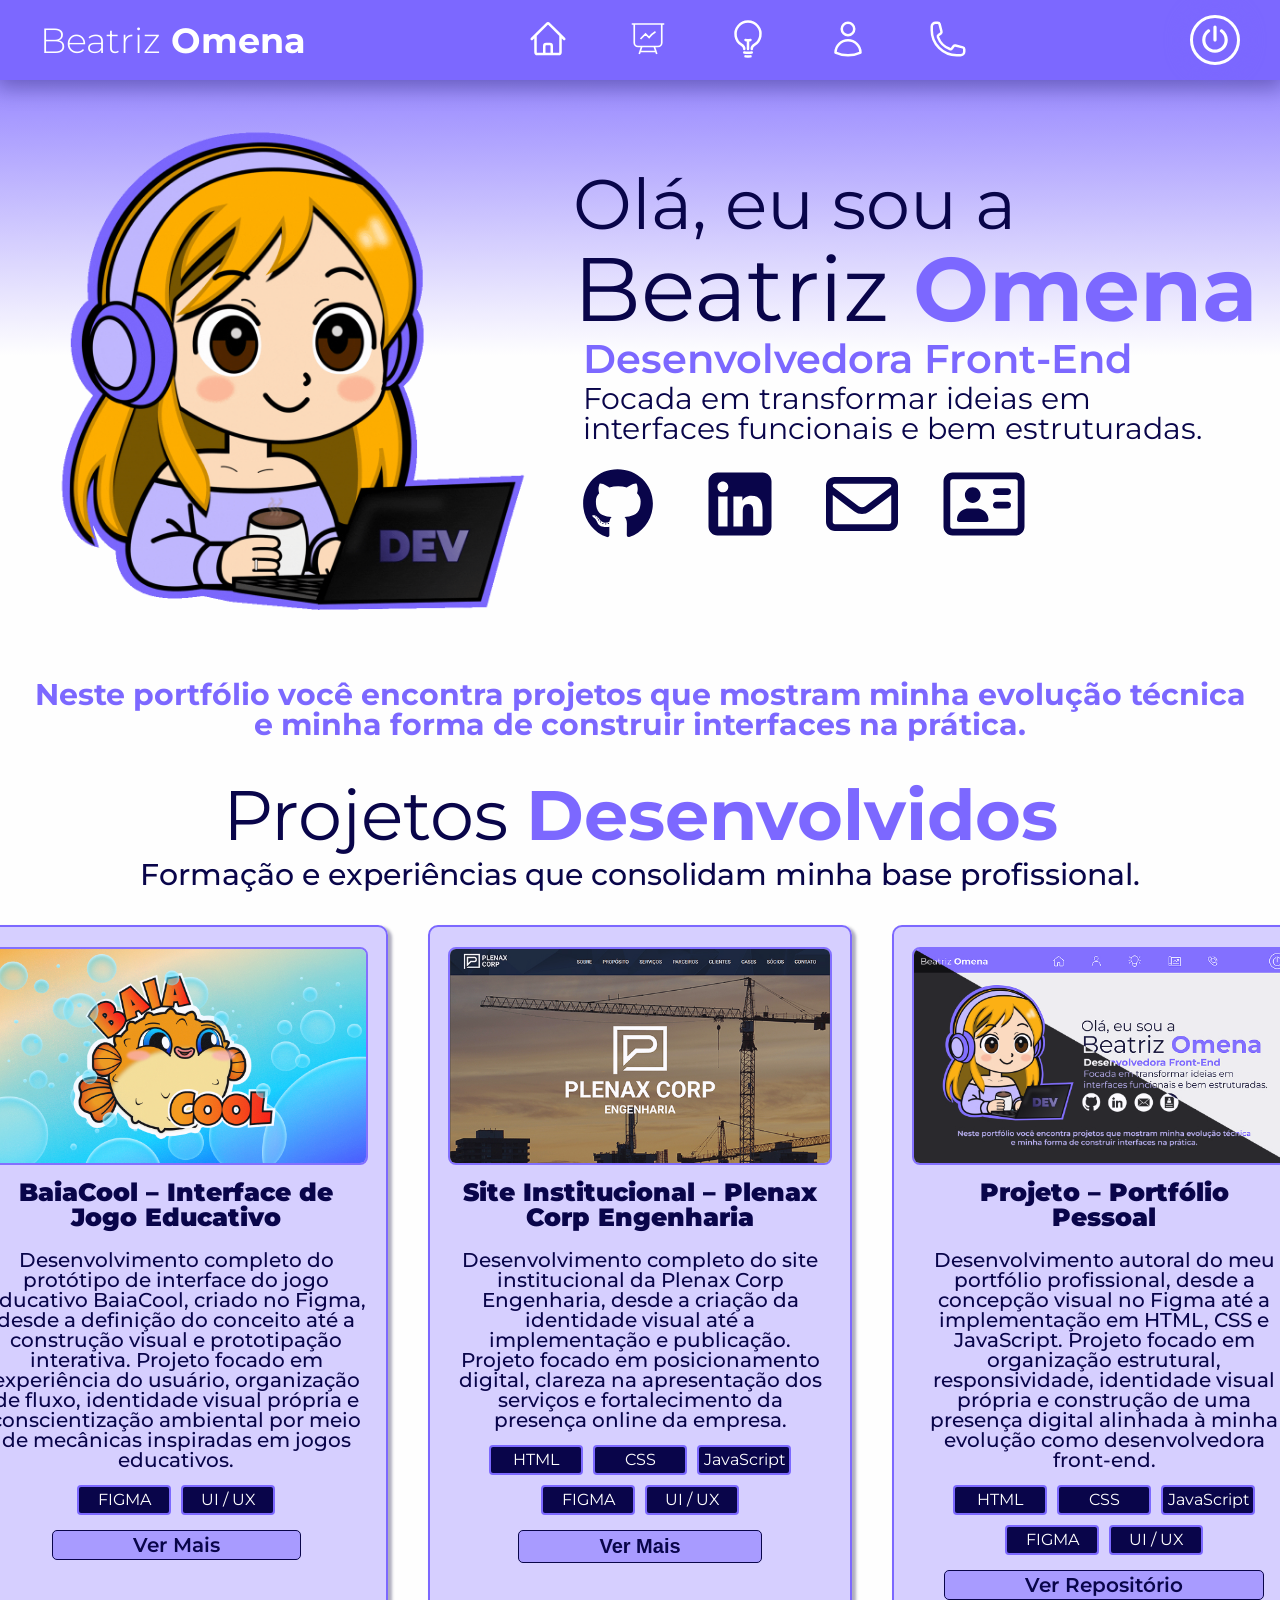
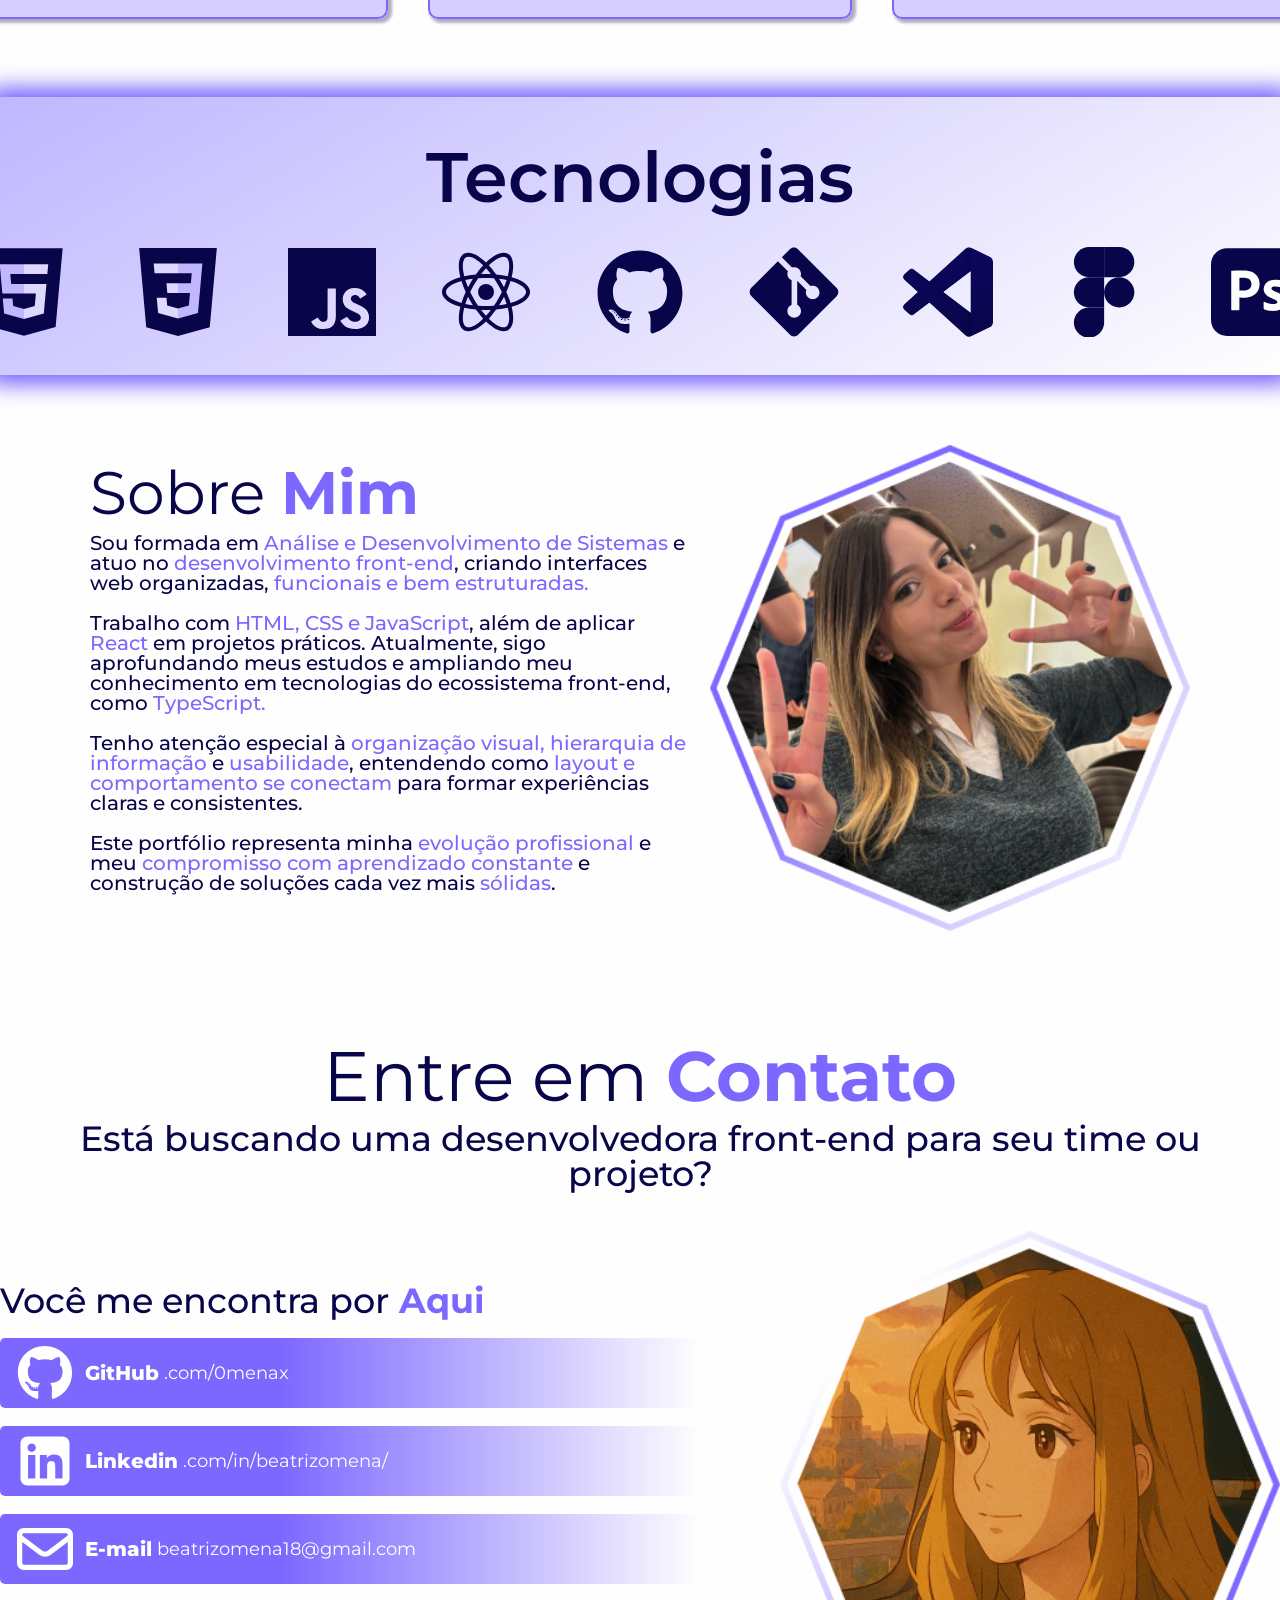
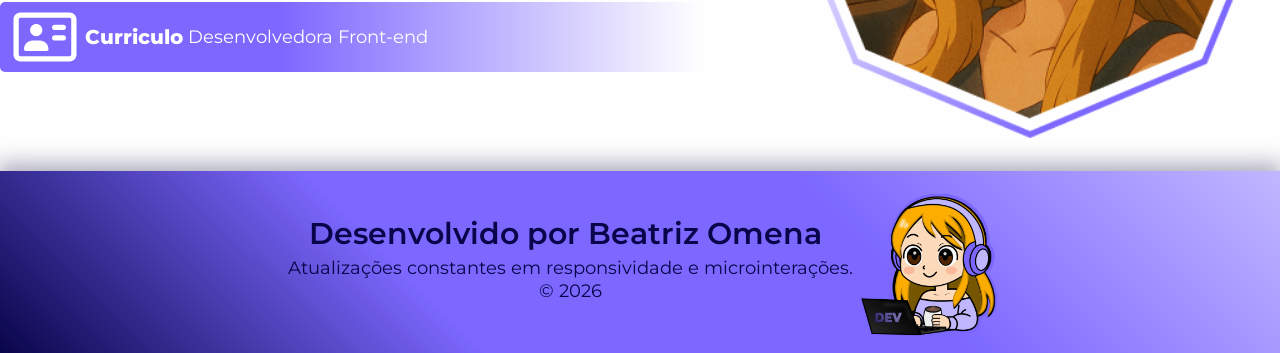
==== commit a139822b: "site principal responsivo teste 2" ====
--- a/index.html
+++ b/index.html
@@ -562,8 +562,7 @@
             </div>
 
         </section>
-
-         <footer>
+        <footer>
 
             <div class="footerAgrupado">
                 <h1>Desenvolvido por Beatriz Omena</h1>
@@ -572,7 +571,10 @@
             </div>
 
             <img src="img/miniBiaInverso.gif" alt="">
+
+
         </footer>
+        
 
     </main>
     <script src="js/reveal.js"></script>
--- a/css/style.css
+++ b/css/style.css
@@ -176,7 +176,6 @@
 
 .iconsHome ul li {
     transition: 0.5s;
-    filter: drop-shadow(1px 1px 1px var(--sombraButtonTema));
 
 }
 
@@ -1985,4 +1984,288 @@
 
 }
 
-}+@media screen and (max-width: 392px) {
+    body {
+          background: linear-gradient(var(--background2)0%, var(--background)3%, var(--background)100%);
+    }
+}
+
+        /* header */
+        
+    .containerHeader {
+        max-width: 350px;
+        padding: 10px 0;
+        justify-content: space-around;
+        gap: 1em;
+    }
+
+    .nome-header {
+        font-size: 25px;
+        text-align: left;
+    }
+
+    header ul {
+        gap: 40px;
+    }
+
+    .btn-tema {
+        width: 35px;
+        height: 35px;
+    }
+
+    .containerHeader ul {
+        display: none;
+    }
+
+    /* home */
+
+    .home {
+        margin-top: 30px;
+         
+    }
+
+    .homeAgrupado {
+        text-align: center;
+        gap: 5px;
+        flex-direction: column;
+        align-items: center;
+       
+    }
+   
+
+    .imagemHome {
+        width: 150px;
+        padding: 0px;
+    }
+
+    .textoHomeAgrupado h1 {
+        font-size: 28px;
+    }
+   
+
+    .textoHomeAgrupado h2 {
+        font-size: 20px;
+    }
+
+    .textoHomeAgrupado h3 {
+        margin-left: 0;
+        font-size: 15px;
+    }
+
+    .textoHomeAgrupado p {
+        margin-left: 0;
+        font-size: 13px;
+    }
+
+    .home .destaqueHome {
+        font-size: 15px;
+        padding: 0 10px;
+    }
+
+    .iconsHome ul {
+        gap: 1em;
+    }
+
+    .iconsHome ul svg {
+        
+        width: 50px;
+    }
+
+    /* projetos */
+    .projetos {
+        padding: 30px;
+    }
+
+    .projetosAgrupado {
+        gap: 5px;
+        flex-direction: column;
+    }
+
+    .cardProjeto {
+        width: 300px;
+        height: 600px;
+        justify-content: flex-start;
+
+    }
+
+    .skillsProjetoAgrupado {
+        gap: 5px;
+    }
+
+    .imagemProjeto {
+        width: 300px;
+    }
+  
+    .projetos h1 {
+        font-size: 25px;
+    }
+
+    .subProjetoh2 {
+        font-size: 20px;
+    }
+
+    .projetos .cardProjeto h1 {
+        font-size: 25px;
+    }
+
+    .projetos .cardProjeto p {
+        font-size: 18px;
+    }
+
+    .skillsProjeto{
+        width: 70px;
+        font-size: 13px;
+    }
+
+    /* modal */
+    .modalProjetosConteudo {
+        max-width: 70%;
+        height: 600px;
+        overflow-y: auto;
+
+    }
+
+    .modalProjetosConteudo h1 {
+        font-size: 40px;
+    }
+
+    .modalProjetosConteudo h2 {
+        font-size: 20px;
+    }
+
+    .modalProjetosConteudo h3 {
+        font-size: 20px;
+    }
+
+    .modalProjetosConteudo p {
+        font-size: 15px;
+    }
+
+    .modalProjetosConteudo::-webkit-scrollbar {
+        width: 10px;
+    }
+
+    .modalProjetosConteudo::-webkit-scrollbar-track {
+        background: transparent;
+    }
+
+    .modalProjetosConteudo::-webkit-scrollbar-thumb {
+        background: var(--corLetra);
+    }
+
+    /* skills */
+
+    .skills {
+        padding: 20px 20px;
+
+    }
+
+    .skills .skillTitulo {
+        font-size: 50px;
+    }
+
+    .skills ul {
+        gap: 2em;
+        flex-wrap: wrap;
+
+    }
+
+    .skills ul svg {
+        width: 50px;
+
+    }
+
+    /* about Me */
+    .aboutMe {
+        padding: 20px;
+    }
+
+    .aboutMeAgrupado {
+        padding: 30px;
+        flex-direction: column;
+
+    }
+
+    .aboutMe h1 {
+        font-size: 50px;
+    }
+
+    .aboutMe p {
+        font-size: 20px;
+    }
+
+    .aboutMe .aboutMeAgrupado img {
+        width: 330px;
+    }
+
+        /* contato */
+
+    .contatoH1 {
+        font-size: 50px;
+    }
+
+    .contatoH2 {
+        font-size: 20px;
+    }
+
+    .contato img {
+        width: 300px;
+    }
+
+    .aboutMe p {
+        font-size: 20px;
+    }
+
+    
+    .cardContato {
+        width: 350px;
+        background: linear-gradient(90deg, var(--backgroundLinkContato) 0%, var(--backgroundLinkContato) 100%);
+    }
+ 
+    .contato h3{
+        text-align: center;
+        font-size: 25px;
+    }
+
+    .cardContato svg{
+         width: 40px;
+    }
+
+    .contatoAgrupado {
+        gap: 0em;
+        flex-direction: column;
+    }
+
+   .cardContato h1 {
+ font-size: 16px;
+    }
+     .cardContato h2 {
+ font-size: 15px;
+    }
+
+    
+
+          /* Footer */
+
+     footer{
+        flex-direction: column;
+            background: linear-gradient(45deg, var(--backgroundFooter2), var(--backgroundFooter2), var(--background2), var(--backgroundFooter));
+     }
+
+     footer img {
+    width: 130px;
+     }
+
+     footer .footerAgrupado h1{
+        font-size: 25px;
+     }
+
+     footer .footerAgrupado p{
+        font-size: 18px;
+     }
+
+     .footerAgrupado {
+    padding: 5px;
+
+}
+}
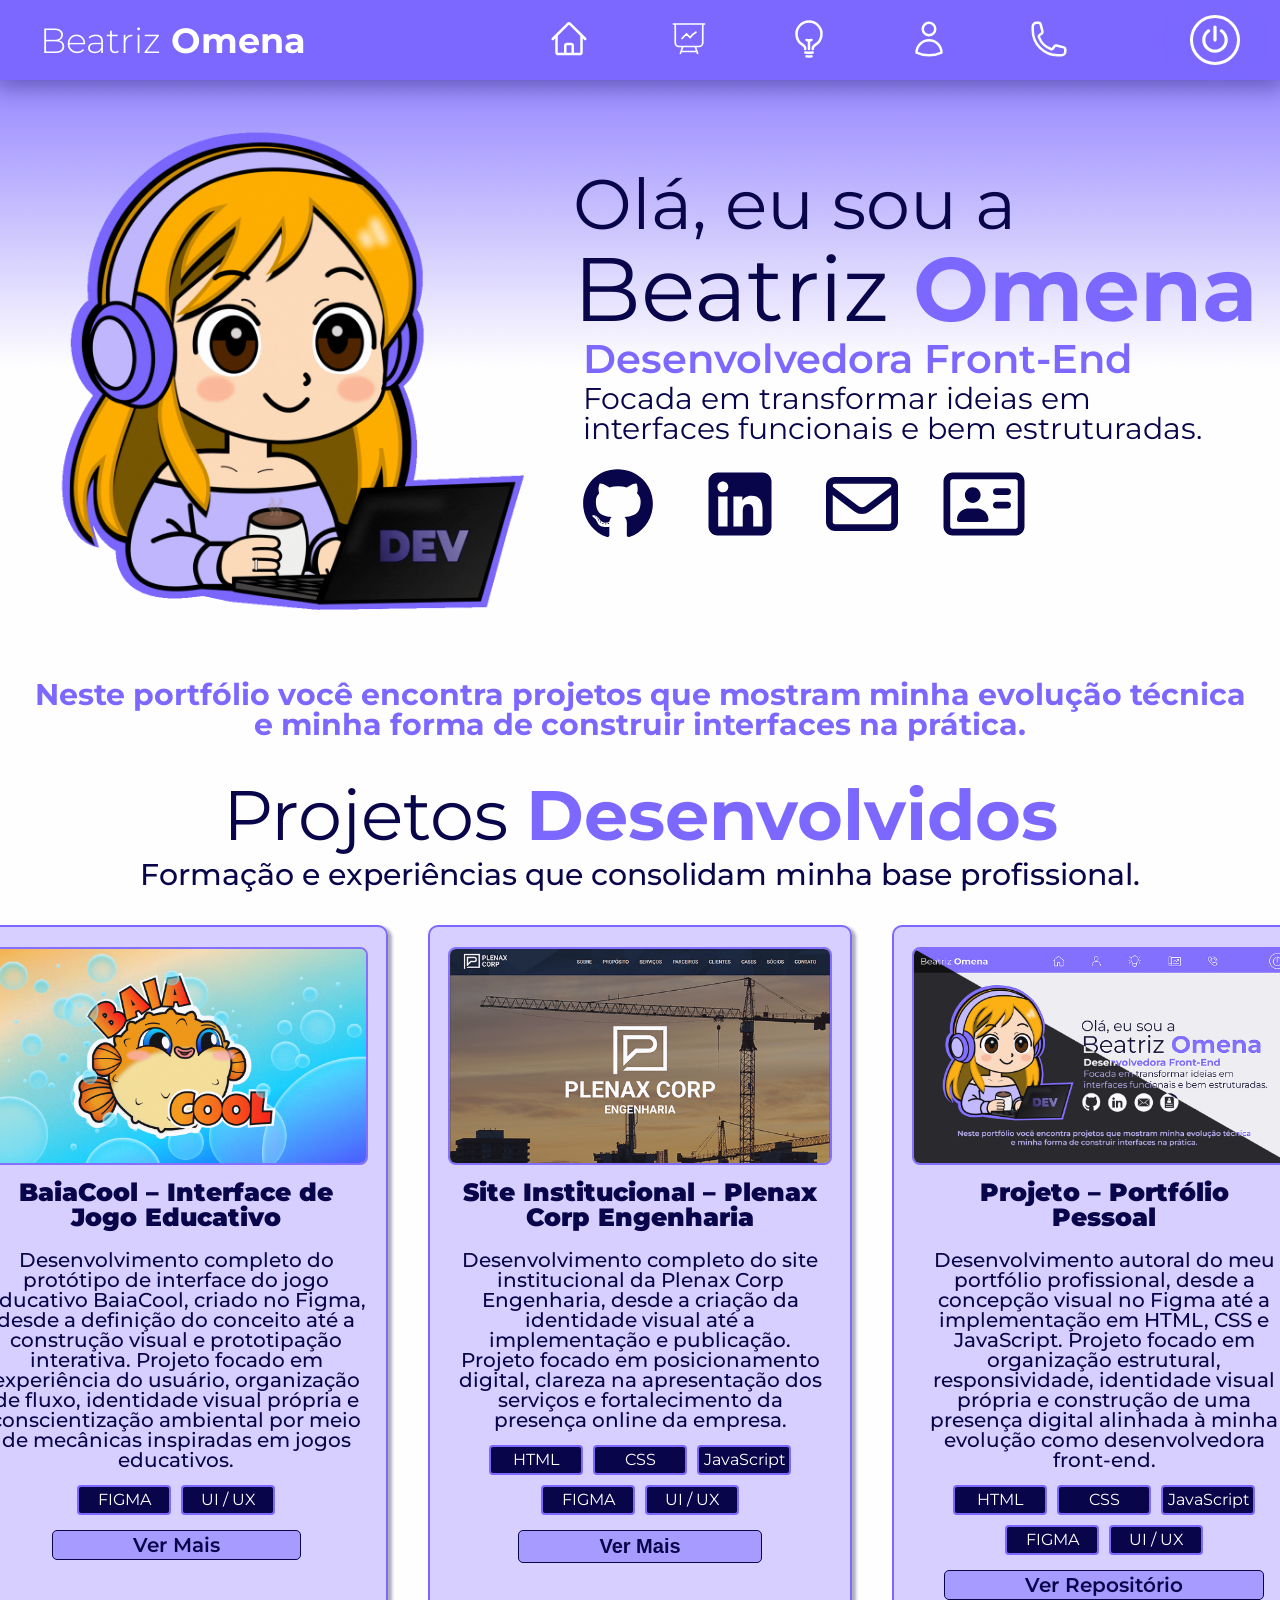
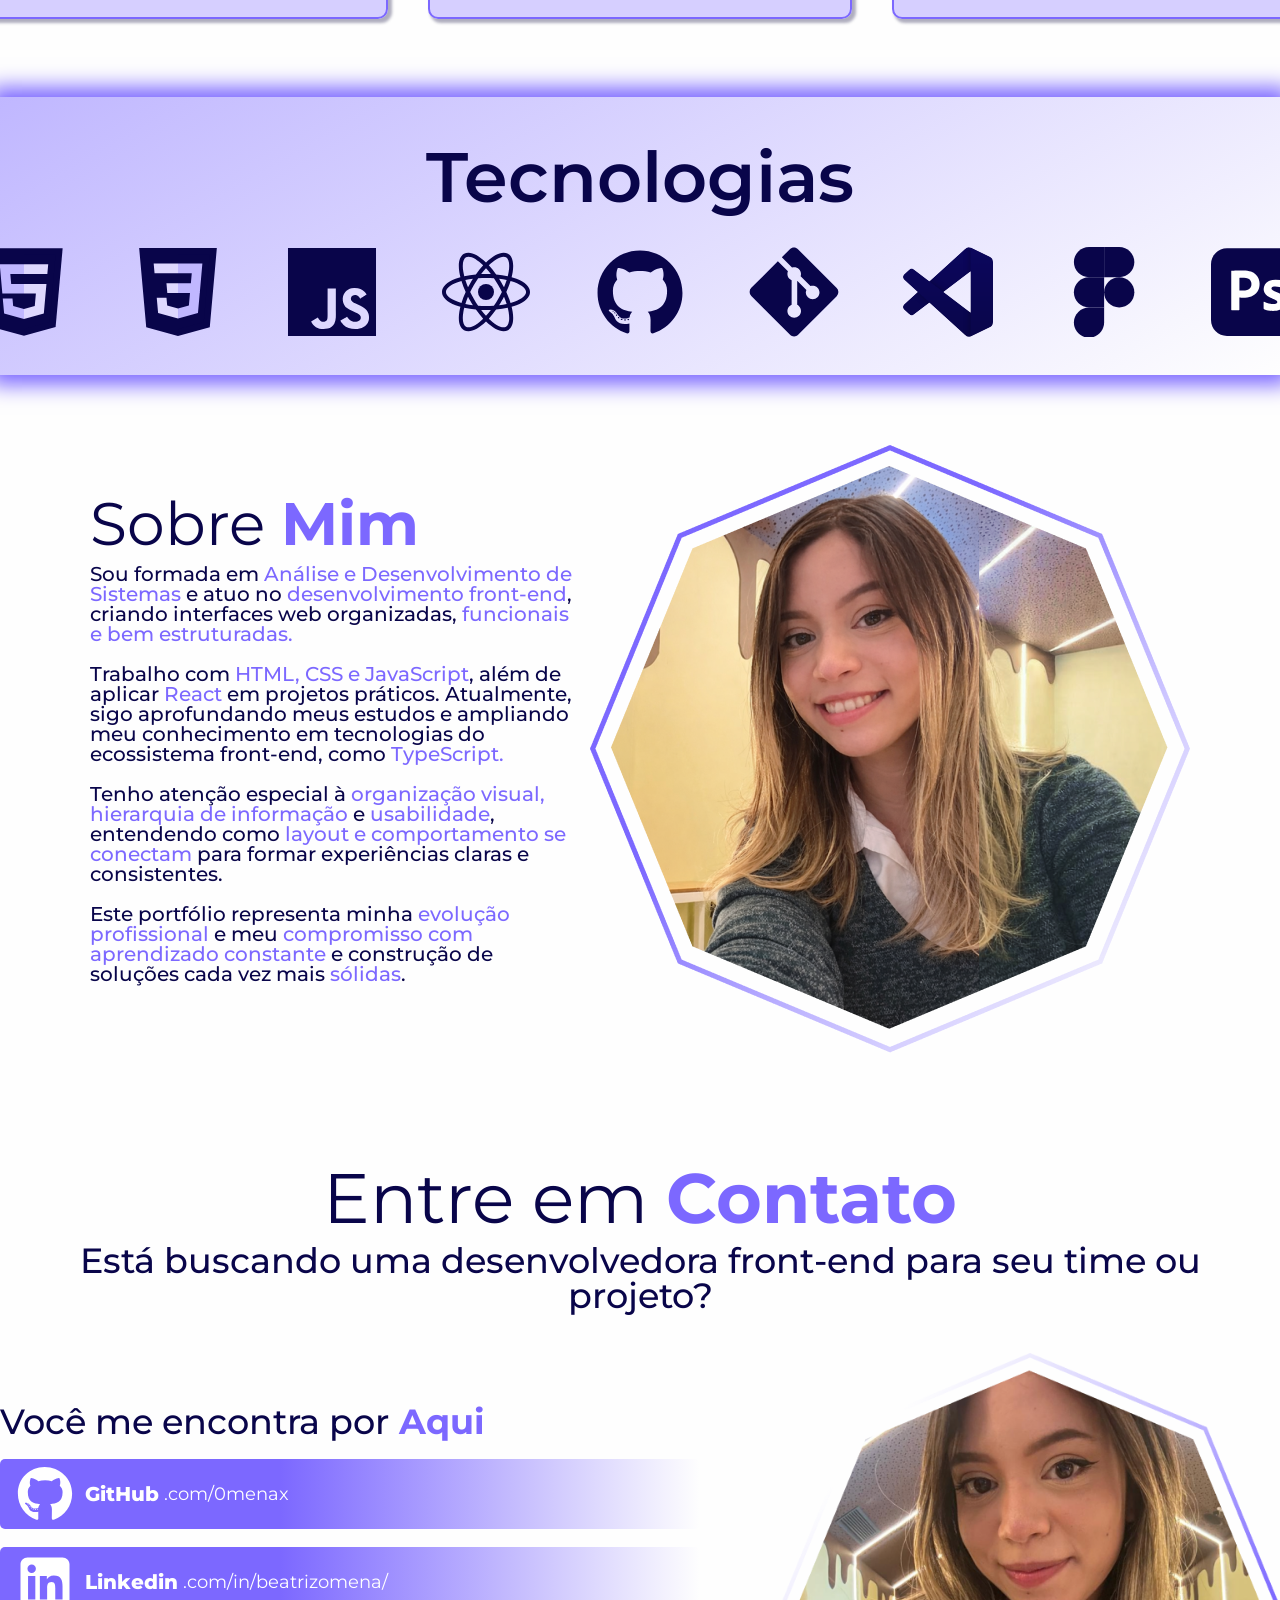
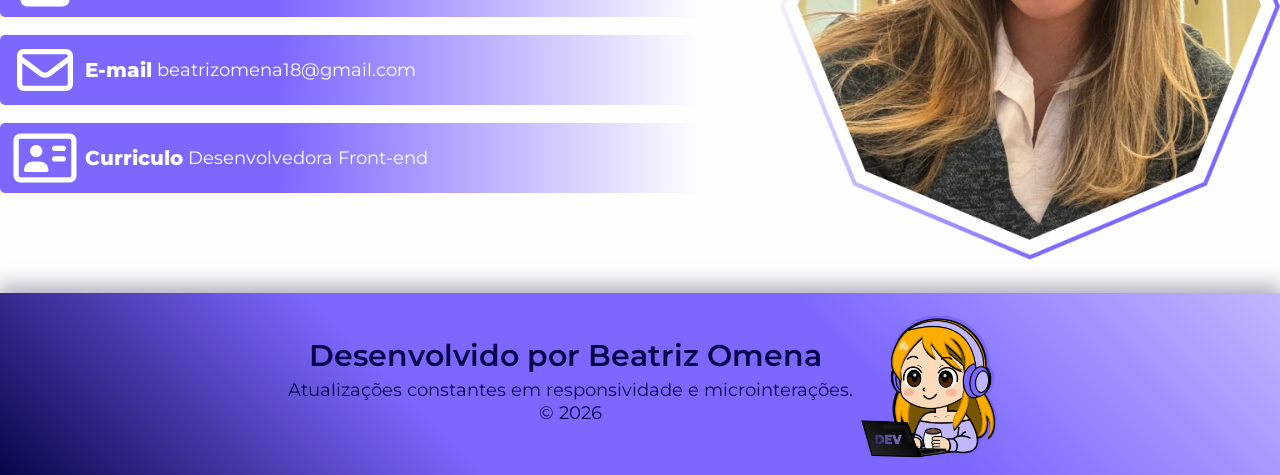
==== commit ed7df78a: "Adicionando menu toggle" ====
--- a/index.html
+++ b/index.html
@@ -31,10 +31,24 @@
                     <strong class="strongH">Omena</strong>
                 </h1>
 
-                <button class="menu-toggle" aria-label="Abrir menu" aria-expanded="false">
-                    ☰
+                <button class="button-menu-toggle" aria-label="Abrir menu" aria-expanded="false">
+                    <svg xmlns="http://www.w3.org/2000/svg" fill="none" viewBox="0 0 24 24" stroke-width="1.5" stroke="currentColor" class="size-6">
+  <path stroke-linecap="round" stroke-linejoin="round" d="M3.75 6.75h16.5M3.75 12h16.5m-16.5 5.25h16.5" />
+</svg>
+
                 </button>
-                <nav>
+<nav class="menu-toggle">
+  <ul>
+    <li><a href="#home">Home</a></li>
+    <li><a href="#projetos">Projetos</a></li>
+    <li><a href="#skills">Habilidades</a></li>
+    <li><a href="#aboutMe">Sobre mim</a></li>
+     <li><a href="#contato">Contato</a></li>
+  </ul>
+</nav>
+<div class="overlay"></div>
+
+                <nav class="menu-icons">
                     <ul>
                         <li><a href="#home">
                                 <svg xmlns="http://www.w3.org/2000/svg" fill="none" viewBox="0 0 24 24"
@@ -577,6 +591,7 @@
         
 
     </main>
+    <script src="js/menuToggle.js"></script>
     <script src="js/reveal.js"></script>
     <script src="js/scroll.js"></script>
     <script src="js/modalProjetos.js"></script>
--- a/css/style.css
+++ b/css/style.css
@@ -36,7 +36,6 @@
 
 header.scrolled {
     background: var(--fundoScroll);
-    backdrop-filter: blur(5px);
 }
 
 
@@ -50,15 +49,12 @@
     justify-content: space-between;
 }
 
-
+.button-menu-toggle {
+    display: none;
+}
 
 .menu-toggle {
     display: none;
-    background: none;
-    border: none;
-    font-size: 34px;
-    color: white;
-    cursor: pointer;
 }
 
 
@@ -71,7 +67,7 @@
 
 }
 
-header ul {
+.menu-icons ul {
     justify-self: center;
     display: flex;
     gap: 80px;
@@ -81,11 +77,11 @@
 
 }
 
-header ul li {
+.menu-icons ul li {
     transition: 0.5s;
 }
 
-header ul li:hover {
+.menu-icons ul li:hover {
     transform: translateY(-3px);
 }
 
@@ -1073,7 +1069,7 @@
         font-size: 20px;
     }
 
- 
+
 
 
 }
@@ -1089,7 +1085,7 @@
         font-size: 30px;
     }
 
-    header ul {
+    .menu-icons ul {
         gap: 40px;
     }
 
@@ -1242,7 +1238,7 @@
         gap: 1em;
     }
 
-  
+
 
 
 }
@@ -1261,7 +1257,7 @@
         text-align: left;
     }
 
-    header ul {
+    .menu-icons ul {
         gap: 40px;
     }
 
@@ -1270,8 +1266,96 @@
         height: 40px;
     }
 
-    .containerHeader ul {
+    /* menu lateral */
+
+
+    .containerHeader nav {
         display: none;
+    }
+
+
+    .containerHeader .menu-toggle ul li a {
+        margin-bottom: 8px;
+        text-decoration: none;
+        color: var(--corLetra);
+    }
+
+    .containerHeader .menu-toggle ul li {
+        margin-bottom: 20px;
+        transition: 0.5s;
+    }
+
+    .containerHeader .menu-toggle ul li:hover {
+        transform: scale(1.08);
+
+    }
+
+
+    .button-menu-toggle {
+        display: flex;
+        position: relative;
+        border: none;
+        border-radius: 10px;
+        background-color: var(--corHeader);
+        width: 45px;
+        height: auto;
+    }
+
+
+    .containerHeader .menu-toggle ul li::before {
+        content: "▸";
+        margin-right: 15px;
+        color: var(--corLetra);
+    }
+
+    .containerHeader .menu-toggle {
+        display: flex;
+        position: fixed;
+        top: 0;
+        left: 0;
+
+        border-radius: 0 0 1000px 0;
+        width: 310px;
+        height: 320px;
+        backdrop-filter: blur(5px);
+        border-right: solid 10px var(--borderProjetos);
+        background: var(--corFundoCardProjetos);
+
+        color: var(--corLetra);
+        font-size: 30px;
+        font-weight: 500;
+
+        transform: translateX(-100%) translateY(-100%);
+        transition: transform 0.3s ease;
+
+        padding: 80px 50px;
+
+        z-index: 1001;
+    }
+
+    .menu-toggle.ativo {
+        transform: translateX(0) translateY(0);
+        backdrop-filter: blur(10px);
+    }
+
+    .overlay {
+        position: fixed;
+        top: 0;
+        left: 0;
+
+        width: 100%;
+        height: 100vh;
+
+        opacity: 0;
+        visibility: hidden;
+
+        transition: 0.3s;
+        z-index: 1000;
+    }
+
+    .overlay.ativo {
+        opacity: 1;
+        visibility: visible;
     }
 
     /* home */
@@ -1431,7 +1515,7 @@
         background: linear-gradient(90deg, var(--backgroundLinkContato) 0%, var(--backgroundLinkContato) 50%, #cbc5f800 100%);
     }
 
-    .contato h3{
+    .contato h3 {
         text-align: center;
     }
 
@@ -1440,27 +1524,31 @@
         flex-direction: column;
     }
 
-     /* Footer */
-
-     footer{
-            background: linear-gradient(45deg, var(--backgroundFooter2), var(--backgroundFooter2), var(--background2), var(--backgroundFooter));
-     }
-
-     footer img {
-    width: 120px;
-     }
-
-     footer .footerAgrupado h1{
+    /* Footer */
+
+    footer {
+        background: linear-gradient(45deg, var(--backgroundFooter2), var(--backgroundFooter2), var(--background2), var(--backgroundFooter));
+    }
+
+    footer img {
+        width: 120px;
+    }
+
+    footer .footerAgrupado h1 {
         font-size: 28px;
-     }
-
-     footer .footerAgrupado p{
+    }
+
+    footer .footerAgrupado p {
         font-size: 18px;
-     }
+    }
 
 }
 
 @media screen and (max-width: 480px) {
+    body {
+        background: linear-gradient(var(--background2)0%, var(--background)6%, var(--background)100%);
+    }
+
 
     /* header */
     .containerHeader {
@@ -1475,17 +1563,102 @@
         text-align: left;
     }
 
-    header ul {
-        gap: 40px;
-    }
 
     .btn-tema {
         width: 40px;
         height: 40px;
     }
 
-    .containerHeader ul {
+    /* menu lateral */
+
+
+    .containerHeader nav {
         display: none;
+    }
+
+
+    .containerHeader .menu-toggle ul li a {
+        margin-bottom: 8px;
+        text-decoration: none;
+        color: var(--corLetra);
+    }
+
+    .containerHeader .menu-toggle ul li {
+        margin-bottom: 15px;
+        transition: 0.5s;
+    }
+
+    .containerHeader .menu-toggle ul li:hover {
+        transform: scale(1.08);
+
+    }
+
+
+    .button-menu-toggle {
+        display: flex;
+        position: relative;
+        border: none;
+        background-color: var(--corHeader);
+        width: 45px;
+        height: auto;
+        border-radius: 10px;
+    }
+
+
+    .containerHeader .menu-toggle ul li::before {
+        content: "▸";
+        margin-right: 10px;
+        color: var(--corLetra);
+    }
+
+    .containerHeader .menu-toggle {
+        display: flex;
+        position: fixed;
+        top: 0;
+        left: 0;
+
+        border-radius: 0 0 1000px 0;
+        width: 210px;
+        height: 220px;
+        backdrop-filter: blur(5px);
+        border-right: solid 10px var(--borderProjetos);
+        background: var(--corFundoCardProjetos);
+
+        color: var(--corLetra);
+        font-size: 25px;
+        font-weight: 500;
+
+        transform: translateX(-100%) translateY(-100%);
+        transition: transform 0.3s ease;
+
+        padding: 60px 30px;
+
+        z-index: 1001;
+    }
+
+    .menu-toggle.ativo {
+        transform: translateX(0) translateY(0);
+        backdrop-filter: blur(10px);
+    }
+
+    .overlay {
+        position: fixed;
+        top: 0;
+        left: 0;
+
+        width: 100%;
+        height: 100vh;
+
+        opacity: 0;
+        visibility: hidden;
+
+        transition: 0.3s;
+        z-index: 1000;
+    }
+
+    .overlay.ativo {
+        opacity: 1;
+        visibility: visible;
     }
 
     /* home */
@@ -1495,7 +1668,10 @@
     }
 
     .homeAgrupado {
+        align-items: center;
+        text-align: center;
         gap: 5px;
+        flex-direction: column;
     }
 
     .imagemHome {
@@ -1528,12 +1704,16 @@
         padding: 0 10px;
     }
 
+    .iconsHome {
+        align-items: center;
+    }
+
     .iconsHome ul {
-        gap: 1em;
+        gap: 1.5em;
     }
 
     .iconsHome ul svg {
-        width: 50px;
+        width: 60px;
     }
 
     /* projetos */
@@ -1645,10 +1825,10 @@
     }
 
     .aboutMe .aboutMeAgrupado img {
-        width: 350px;
-    }
-
-     /* contato */
+        width: 400px;
+    }
+
+    /* contato */
 
     .contatoH1 {
         font-size: 50px;
@@ -1670,14 +1850,14 @@
         width: 420px;
         background: linear-gradient(90deg, var(--backgroundLinkContato) 0%, var(--backgroundLinkContato) 100%);
     }
- 
-    .contato h3{
+
+    .contato h3 {
         text-align: center;
-         font-size: 25px;
-    }
-
-    .cardContato svg{
-         width: 40px;
+        font-size: 25px;
+    }
+
+    .cardContato svg {
+        width: 40px;
     }
 
     .contatoAgrupado {
@@ -1685,36 +1865,37 @@
         flex-direction: column;
     }
 
-     .cardContato h1 {
- font-size: 17px;
-    }
-     .cardContato h2 {
- font-size: 16px;
-    }
-
-       /* Footer */
-
-     footer{
+    .cardContato h1 {
+        font-size: 17px;
+    }
+
+    .cardContato h2 {
+        font-size: 16px;
+    }
+
+    /* Footer */
+
+    footer {
         flex-direction: column;
-            background: linear-gradient(45deg, var(--backgroundFooter2), var(--backgroundFooter2), var(--background2), var(--backgroundFooter));
-     }
-
-     footer img {
-    width: 130px;
-     }
-
-     footer .footerAgrupado h1{
+        background: linear-gradient(45deg, var(--backgroundFooter2), var(--backgroundFooter2), var(--background2), var(--backgroundFooter));
+    }
+
+    footer img {
+        width: 130px;
+    }
+
+    footer .footerAgrupado h1 {
         font-size: 25px;
-     }
-
-     footer .footerAgrupado p{
+    }
+
+    footer .footerAgrupado p {
         font-size: 18px;
-     }
-
-     .footerAgrupado {
-    padding: 10px;
-
-}
+    }
+
+    .footerAgrupado {
+        padding: 10px;
+
+    }
 
 }
 
@@ -1724,7 +1905,7 @@
     .containerHeader {
         max-width: 400px;
         padding: 10px 0;
-        justify-content: space-around;
+        justify-content: space-between;
         gap: 1em;
     }
 
@@ -1733,18 +1914,103 @@
         text-align: left;
     }
 
-    header ul {
-        gap: 40px;
-    }
-
     .btn-tema {
         width: 40px;
         height: 40px;
     }
 
-    .containerHeader ul {
+/* menu lateral */
+
+
+    .containerHeader nav {
         display: none;
     }
+
+
+    .containerHeader .menu-toggle ul li a {
+        text-decoration: none;
+        color: var(--corLetra);
+    }
+
+    .containerHeader .menu-toggle ul li {
+        margin-bottom: 1px;
+        transition: 0.5s;
+    }
+
+    .containerHeader .menu-toggle ul li:hover {
+        transform: scale(1.08);
+
+    }
+
+
+    .button-menu-toggle {
+        display: flex;
+        position: relative;
+        border: none;
+        background-color: var(--corHeader);
+        width: 45px;
+        height: auto;
+        border-radius: 10px;
+    }
+
+
+    .containerHeader .menu-toggle ul li::before {
+        content: "▸";
+        margin-right: 10px;
+        color: var(--corLetra);
+    }
+
+    .containerHeader .menu-toggle {
+        display: flex;
+        position: fixed;
+        top: 0;
+        left: 0;
+
+        border-radius: 0 0 1000px 0;
+        width: 210px;
+        height: 220px;
+        backdrop-filter: blur(5px);
+        border-right: solid 10px var(--borderProjetos);
+        background: var(--corFundoCardProjetos);
+
+        color: var(--corLetra);
+        font-size: 25px;
+        font-weight: 500;
+
+        transform: translateX(-100%) translateY(-100%);
+        transition: transform 0.3s ease;
+
+        padding: 60px 30px;
+
+        z-index: 1001;
+    }
+
+    .menu-toggle.ativo {
+        transform: translateX(0) translateY(0);
+        backdrop-filter: blur(10px);
+    }
+
+    .overlay {
+        position: fixed;
+        top: 0;
+        left: 0;
+
+        width: 100%;
+        height: 100vh;
+
+        opacity: 0;
+        visibility: hidden;
+
+        transition: 0.3s;
+        z-index: 1000;
+    }
+
+    .overlay.ativo {
+        opacity: 1;
+        visibility: visible;
+    }
+
+
 
     /* home */
 
@@ -1753,11 +2019,14 @@
     }
 
     .homeAgrupado {
+        align-items: center;
+        text-align: center;
         gap: 5px;
+        flex-direction: column;
     }
 
     .imagemHome {
-        width: 150px;
+        width: 200px;
         padding: 0px;
     }
 
@@ -1786,12 +2055,16 @@
         padding: 0 10px;
     }
 
+    .iconsHome {
+        align-items: center;
+    }
+
     .iconsHome ul {
         gap: 1em;
     }
 
     .iconsHome ul svg {
-        width: 40px;
+        width: 60px;
     }
 
     /* projetos */
@@ -1916,7 +2189,7 @@
         width: 330px;
     }
 
-        /* contato */
+    /* contato */
 
     .contatoH1 {
         font-size: 50px;
@@ -1938,14 +2211,14 @@
         width: 390px;
         background: linear-gradient(90deg, var(--backgroundLinkContato) 0%, var(--backgroundLinkContato) 100%);
     }
- 
-    .contato h3{
+
+    .contato h3 {
         text-align: center;
         font-size: 25px;
     }
 
-    .cardContato svg{
-         width: 40px;
+    .cardContato svg {
+        width: 40px;
     }
 
     .contatoAgrupado {
@@ -1953,45 +2226,46 @@
         flex-direction: column;
     }
 
-   .cardContato h1 {
- font-size: 17px;
-    }
-     .cardContato h2 {
- font-size: 16px;
-    }
-
-          /* Footer */
-
-     footer{
+    .cardContato h1 {
+        font-size: 17px;
+    }
+
+    .cardContato h2 {
+        font-size: 16px;
+    }
+
+    /* Footer */
+
+    footer {
         flex-direction: column;
-            background: linear-gradient(45deg, var(--backgroundFooter2), var(--backgroundFooter2), var(--background2), var(--backgroundFooter));
-     }
-
-     footer img {
-    width: 130px;
-     }
-
-     footer .footerAgrupado h1{
+        background: linear-gradient(45deg, var(--backgroundFooter2), var(--backgroundFooter2), var(--background2), var(--backgroundFooter));
+    }
+
+    footer img {
+        width: 130px;
+    }
+
+    footer .footerAgrupado h1 {
         font-size: 25px;
-     }
-
-     footer .footerAgrupado p{
+    }
+
+    footer .footerAgrupado p {
         font-size: 18px;
-     }
-
-     .footerAgrupado {
-    padding: 5px;
-
-}
-
-@media screen and (max-width: 392px) {
-    body {
-          background: linear-gradient(var(--background2)0%, var(--background)3%, var(--background)100%);
-    }
-}
-
-        /* header */
-        
+    }
+
+    .footerAgrupado {
+        padding: 5px;
+
+    }
+
+    @media screen and (max-width: 392px) {
+        body {
+            background: linear-gradient(var(--background2)0%, var(--background)3%, var(--background)100%);
+        }
+    }
+
+    /* header */
+
     .containerHeader {
         max-width: 350px;
         padding: 10px 0;
@@ -2021,7 +2295,7 @@
 
     .home {
         margin-top: 30px;
-         
+
     }
 
     .homeAgrupado {
@@ -2029,9 +2303,9 @@
         gap: 5px;
         flex-direction: column;
         align-items: center;
-       
-    }
-   
+
+    }
+
 
     .imagemHome {
         width: 150px;
@@ -2041,7 +2315,7 @@
     .textoHomeAgrupado h1 {
         font-size: 28px;
     }
-   
+
 
     .textoHomeAgrupado h2 {
         font-size: 20px;
@@ -2067,7 +2341,7 @@
     }
 
     .iconsHome ul svg {
-        
+
         width: 50px;
     }
 
@@ -2095,7 +2369,7 @@
     .imagemProjeto {
         width: 300px;
     }
-  
+
     .projetos h1 {
         font-size: 25px;
     }
@@ -2112,7 +2386,7 @@
         font-size: 18px;
     }
 
-    .skillsProjeto{
+    .skillsProjeto {
         width: 70px;
         font-size: 13px;
     }
@@ -2198,7 +2472,7 @@
         width: 330px;
     }
 
-        /* contato */
+    /* contato */
 
     .contatoH1 {
         font-size: 50px;
@@ -2216,19 +2490,19 @@
         font-size: 20px;
     }
 
-    
+
     .cardContato {
         width: 350px;
         background: linear-gradient(90deg, var(--backgroundLinkContato) 0%, var(--backgroundLinkContato) 100%);
     }
- 
-    .contato h3{
+
+    .contato h3 {
         text-align: center;
         font-size: 25px;
     }
 
-    .cardContato svg{
-         width: 40px;
+    .cardContato svg {
+        width: 40px;
     }
 
     .contatoAgrupado {
@@ -2236,36 +2510,36 @@
         flex-direction: column;
     }
 
-   .cardContato h1 {
- font-size: 16px;
-    }
-     .cardContato h2 {
- font-size: 15px;
-    }
-
-    
-
-          /* Footer */
-
-     footer{
+    .cardContato h1 {
+        font-size: 16px;
+    }
+
+    .cardContato h2 {
+        font-size: 15px;
+    }
+
+
+
+    /* Footer */
+
+    footer {
         flex-direction: column;
-            background: linear-gradient(45deg, var(--backgroundFooter2), var(--backgroundFooter2), var(--background2), var(--backgroundFooter));
-     }
-
-     footer img {
-    width: 130px;
-     }
-
-     footer .footerAgrupado h1{
+        background: linear-gradient(45deg, var(--backgroundFooter2), var(--backgroundFooter2), var(--background2), var(--backgroundFooter));
+    }
+
+    footer img {
+        width: 130px;
+    }
+
+    footer .footerAgrupado h1 {
         font-size: 25px;
-     }
-
-     footer .footerAgrupado p{
+    }
+
+    footer .footerAgrupado p {
         font-size: 18px;
-     }
-
-     .footerAgrupado {
-    padding: 5px;
-
-}
-}
+    }
+
+    .footerAgrupado {
+        padding: 5px;
+    }
+}
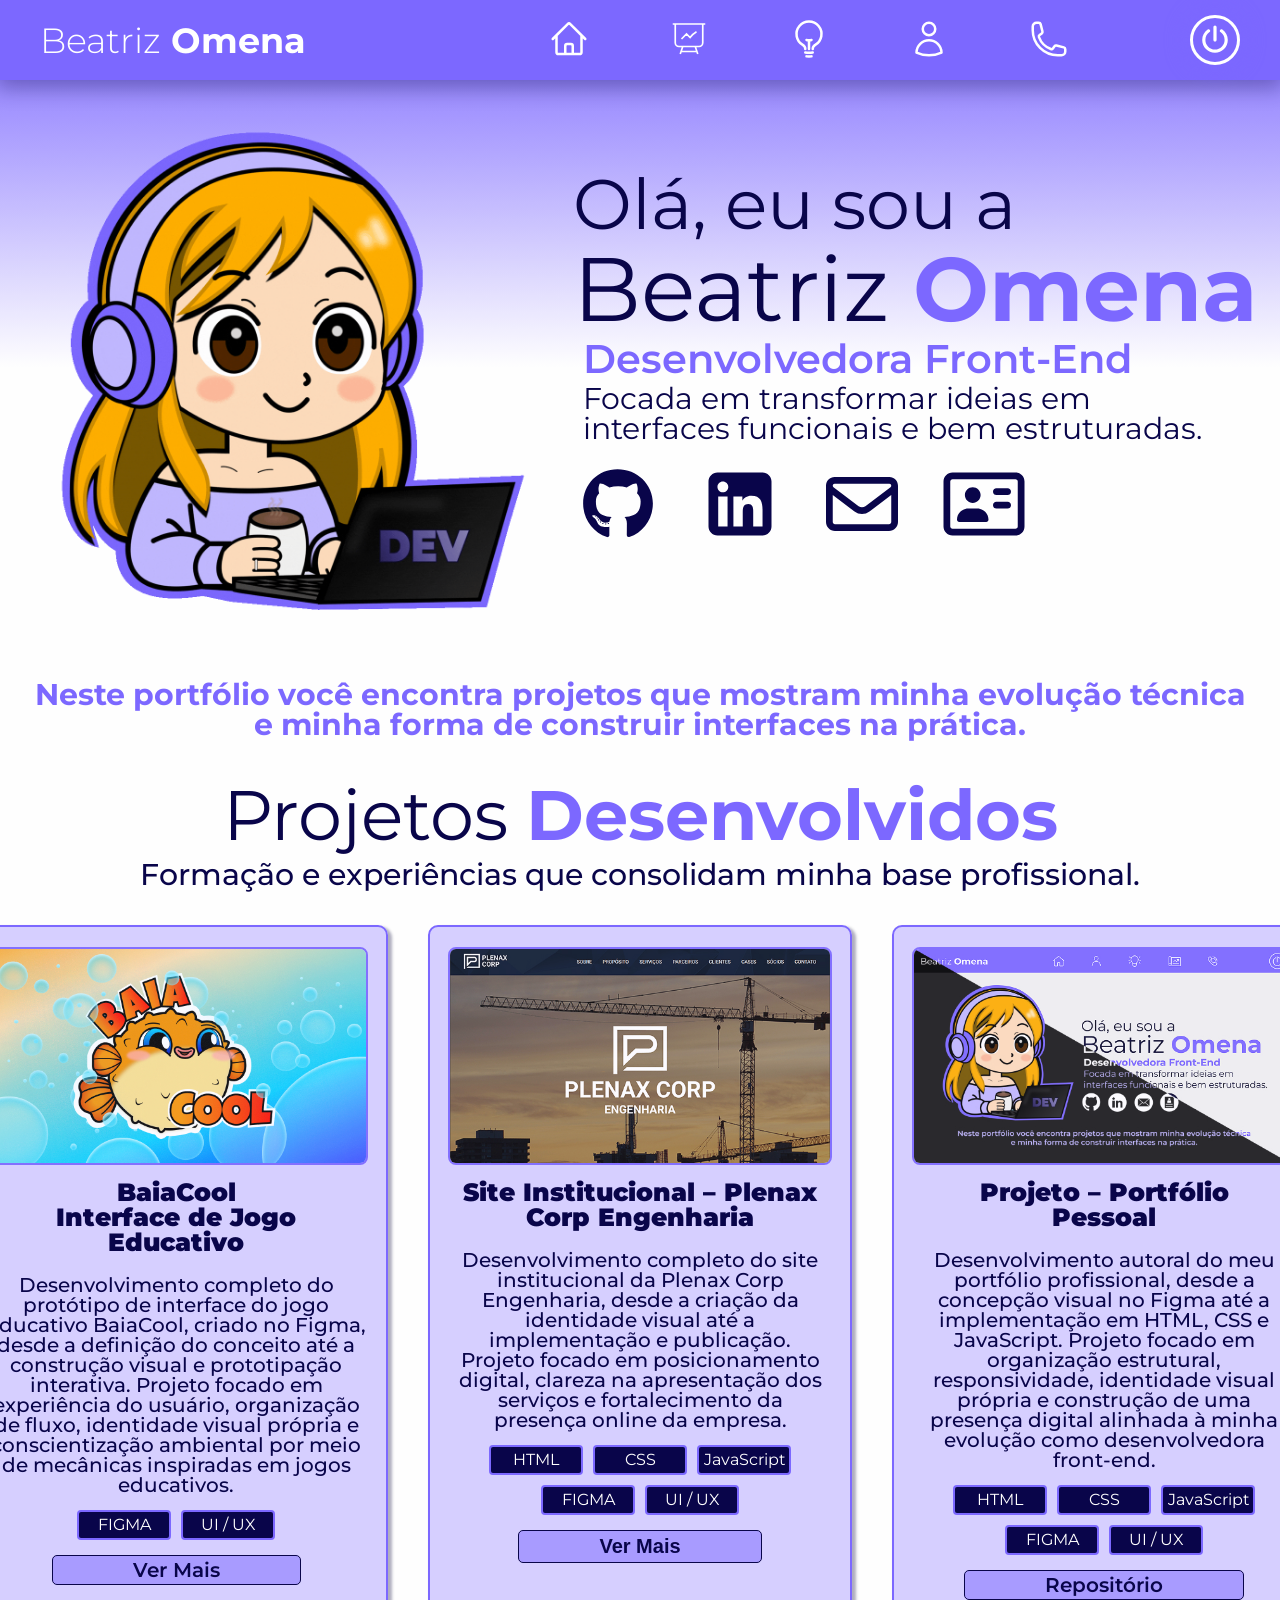
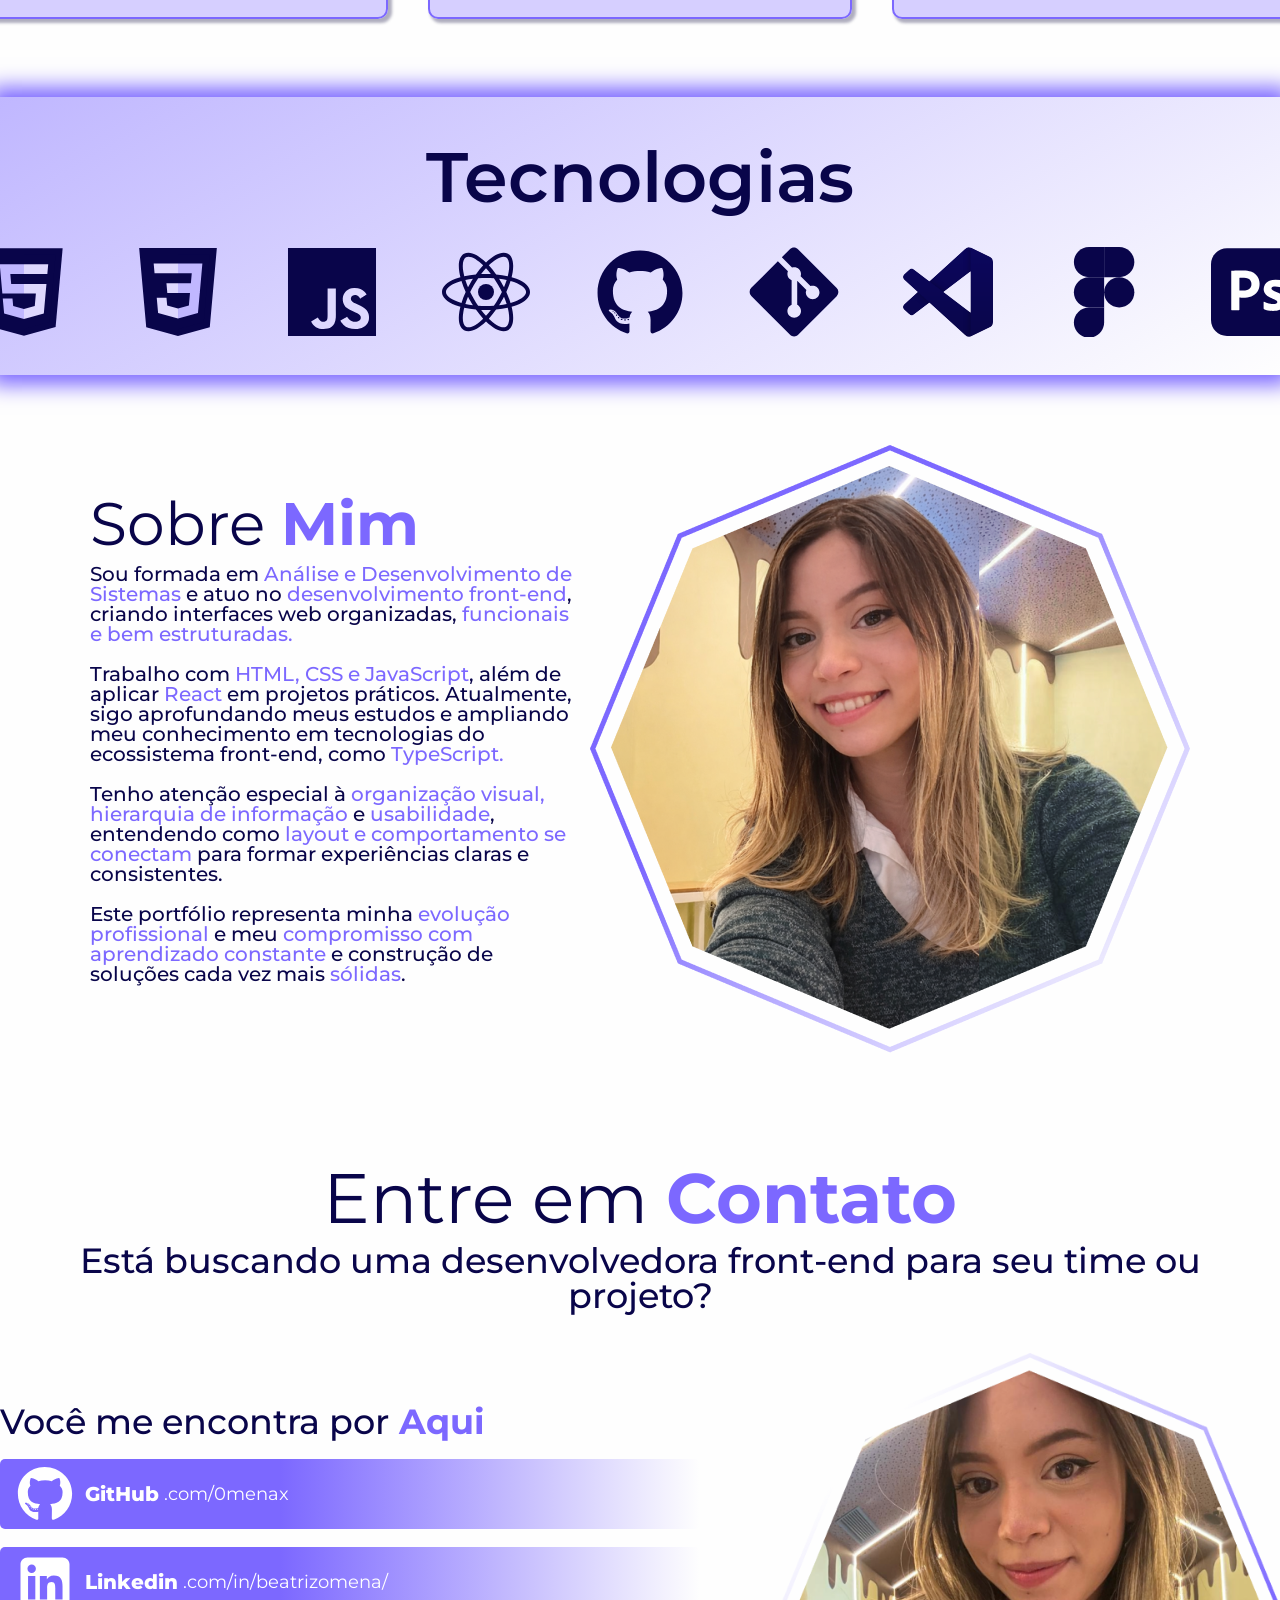
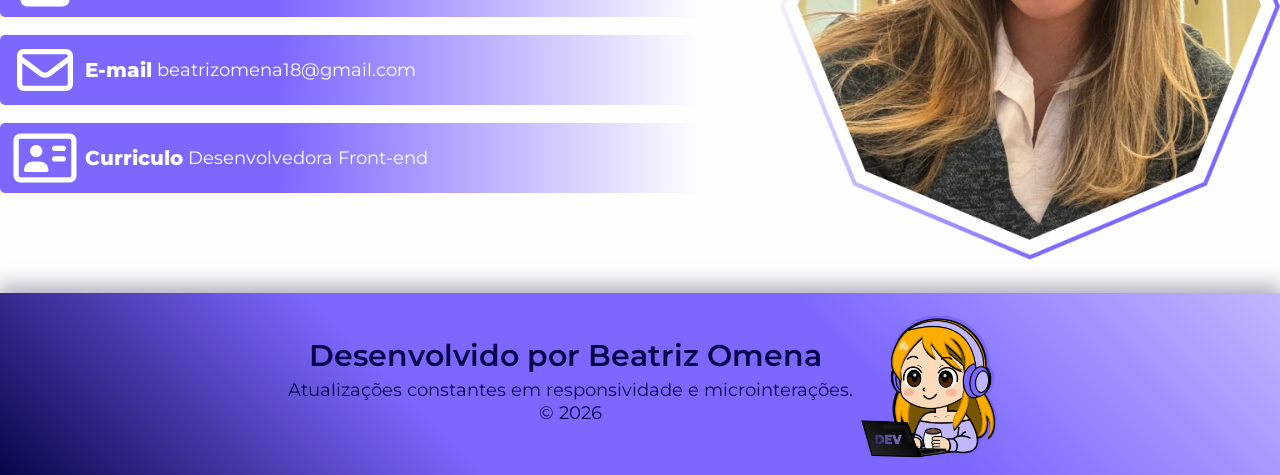
==== commit f05353cb: "Ajustes na responsividade  teste1" ====
--- a/index.html
+++ b/index.html
@@ -10,6 +10,7 @@
     <link rel="stylesheet" href="css/reset.css">
     <link rel="stylesheet" href="css/style.css">
     <link rel="stylesheet" href="projetoBaia.html">
+    <link rel="stylesheet" href="css/mediaScreen.css">
 
 
 
@@ -169,7 +170,7 @@
                 <!-- BaiaCool -->
                 <div class="cardProjeto">
                     <img class="imagemProjeto" src="img/capaProjetoBaia.jpg" alt="Imagem Projeto BaiaCool">
-                    <h1>BaiaCool – Interface de Jogo Educativo</h1>
+                    <h1>BaiaCool <br>Interface de Jogo Educativo</h1>
                     <p>Desenvolvimento completo do protótipo de interface do jogo educativo BaiaCool, criado no Figma,
                         desde a definição do conceito até a construção visual e prototipação interativa. Projeto focado
                         em experiência do usuário, organização de fluxo, identidade visual própria e conscientização
@@ -237,8 +238,7 @@
                             <h2>UI / UX</h2>
                         </div>
                     </div>
-                    <a class="buttonProjetos" href="https://github.com/0menax/portifolio-pessoal-beatriz-omena">Ver
-                        Repositório</a>
+                    <a class="buttonProjetos" href="https://github.com/0menax/portifolio-pessoal-beatriz-omena">Repositório</a>
                 </div>
             </div>
         </section>
--- a/css/style.css
+++ b/css/style.css
@@ -420,7 +420,6 @@
     background-color: var(--fundoButton);
     color: var(--corLetra);
     transition: 0.5s;
-    gap: 8px;
     text-align: center;
     text-decoration: none;
 }
@@ -433,13 +432,6 @@
 
 
 
-.buttonProjetos svg {
-    display: block;
-    color: var(--corLetra);
-    width: 25px;
-    height: auto;
-    transition: 1.5s;
-}
 
 /* modal */
 
@@ -991,1555 +983,3 @@
     --backgroundFooter3: var(--azulEscuro);
 }
 
-/* responsividade */
-
-@media screen and (max-width: 1440px) {
-    .containerHeader {
-        max-width: 1200px;
-    }
-
-    header ul {
-        gap: 60px;
-    }
-
-    .home {
-        margin-top: 10px;
-    }
-
-    .homeAgrupado {
-        gap: 10px;
-    }
-
-    .imagemHome {
-        width: 500px;
-        padding: 20px;
-    }
-
-
-    /* projetos */
-    .projetos {
-        padding: 30px;
-    }
-
-    .projetosAgrupado {
-        gap: 40px;
-    }
-
-    .cardProjeto {
-        width: 380px;
-        height: 650px;
-    }
-
-    .imagemProjeto {
-        width: 380px;
-    }
-
-    /* modal */
-    .modalProjetosConteudo {
-        max-width: 1200px;
-
-    }
-
-    /* skills */
-
-    .skills ul {
-        gap: 4em;
-    }
-
-    /* about me */
-    .aboutMe {
-        padding: 20px 40px;
-    }
-
-    .aboutMeAgrupado {
-        padding: 50px;
-        gap: 1em;
-    }
-
-    .aboutMe .aboutMeAgrupado img {
-        width: 1800px;
-    }
-
-    /* contato */
-    .contato img {
-        width: 500px;
-    }
-
-    .aboutMe p {
-        font-size: 20px;
-    }
-
-
-
-
-}
-
-@media screen and (max-width: 1024px) {
-
-    /* header */
-    .containerHeader {
-        max-width: 950px;
-    }
-
-    .nome-header {
-        font-size: 30px;
-    }
-
-    .menu-icons ul {
-        gap: 40px;
-    }
-
-    .btn-tema {
-        width: 40px;
-        height: 40px;
-    }
-
-    /* home */
-
-    .home {
-        margin-top: 20px;
-    }
-
-    .homeAgrupado {
-        gap: 5px;
-    }
-
-    .imagemHome {
-        width: 400px;
-        padding: 0px;
-    }
-
-    .textoHomeAgrupado h1 {
-        font-size: 65px;
-    }
-
-    .textoHomeAgrupado h2 {
-        font-size: 50px;
-    }
-
-    .textoHomeAgrupado h3 {
-        font-size: 30px;
-        margin-left: 5px;
-    }
-
-    .textoHomeAgrupado p {
-        font-size: 25px;
-    }
-
-    .home .destaqueHome {
-        font-size: 25px;
-        padding: 0 80px;
-    }
-
-    /* projetos */
-    .projetos {
-        padding: 30px;
-    }
-
-    .projetosAgrupado {
-        gap: 20px;
-        flex-direction: column;
-    }
-
-    .cardProjeto {
-        width: 850px;
-        height: 450px;
-        justify-content: flex-start;
-
-    }
-
-    .imagemProjeto {
-        width: 350px;
-    }
-
-    .projetos h1 {
-        font-size: 50px;
-    }
-
-    .subProjetoh2 {
-        font-size: 25px;
-    }
-
-    .aboutMe .aboutMeAgrupado img {
-        width: 1200px;
-
-    }
-
-
-
-    /* modal */
-    .modalProjetosConteudo {
-        max-width: 800px;
-        height: 500px;
-        overflow-y: auto;
-
-    }
-
-    .modalProjetosConteudo::-webkit-scrollbar {
-        width: 10px;
-    }
-
-    .modalProjetosConteudo::-webkit-scrollbar-track {
-        background: transparent;
-    }
-
-    .modalProjetosConteudo::-webkit-scrollbar-thumb {
-        background: var(--corLetra);
-    }
-
-    /* skills */
-
-    .skills .skillTitulo {
-        font-size: 60px;
-    }
-
-    .skills ul {
-        gap: 2.5em;
-    }
-
-    .skills ul svg {
-        width: 70px;
-    }
-
-    /* about Me */
-    .aboutMe {
-        padding: 30px;
-    }
-
-    .aboutMeAgrupado {
-        padding: 50px;
-
-    }
-
-    /* contato */
-
-    .contatoH1 {
-        font-size: 60px;
-    }
-
-    .contatoH2 {
-        font-size: 25px;
-    }
-
-    .contato img {
-        width: 350px;
-    }
-
-    .aboutMe p {
-        font-size: 20px;
-    }
-
-    .cardContato {
-        width: 550px;
-        background: linear-gradient(90deg, var(--backgroundLinkContato) 0%, var(--backgroundLinkContato) 60%, #cbc5f800 100%);
-    }
-
-    .contatoAgrupado {
-        gap: 1em;
-    }
-
-
-
-
-}
-
-@media screen and (max-width: 768px) {
-
-    /* header */
-    .containerHeader {
-        max-width: 700px;
-        justify-content: space-around;
-        gap: 2em;
-    }
-
-    .nome-header {
-        font-size: 30px;
-        text-align: left;
-    }
-
-    .menu-icons ul {
-        gap: 40px;
-    }
-
-    .btn-tema {
-        width: 40px;
-        height: 40px;
-    }
-
-    /* menu lateral */
-
-
-    .containerHeader nav {
-        display: none;
-    }
-
-
-    .containerHeader .menu-toggle ul li a {
-        margin-bottom: 8px;
-        text-decoration: none;
-        color: var(--corLetra);
-    }
-
-    .containerHeader .menu-toggle ul li {
-        margin-bottom: 20px;
-        transition: 0.5s;
-    }
-
-    .containerHeader .menu-toggle ul li:hover {
-        transform: scale(1.08);
-
-    }
-
-
-    .button-menu-toggle {
-        display: flex;
-        position: relative;
-        border: none;
-        border-radius: 10px;
-        background-color: var(--corHeader);
-        width: 45px;
-        height: auto;
-    }
-
-
-    .containerHeader .menu-toggle ul li::before {
-        content: "▸";
-        margin-right: 15px;
-        color: var(--corLetra);
-    }
-
-    .containerHeader .menu-toggle {
-        display: flex;
-        position: fixed;
-        top: 0;
-        left: 0;
-
-        border-radius: 0 0 1000px 0;
-        width: 310px;
-        height: 320px;
-        backdrop-filter: blur(5px);
-        border-right: solid 10px var(--borderProjetos);
-        background: var(--corFundoCardProjetos);
-
-        color: var(--corLetra);
-        font-size: 30px;
-        font-weight: 500;
-
-        transform: translateX(-100%) translateY(-100%);
-        transition: transform 0.3s ease;
-
-        padding: 80px 50px;
-
-        z-index: 1001;
-    }
-
-    .menu-toggle.ativo {
-        transform: translateX(0) translateY(0);
-        backdrop-filter: blur(10px);
-    }
-
-    .overlay {
-        position: fixed;
-        top: 0;
-        left: 0;
-
-        width: 100%;
-        height: 100vh;
-
-        opacity: 0;
-        visibility: hidden;
-
-        transition: 0.3s;
-        z-index: 1000;
-    }
-
-    .overlay.ativo {
-        opacity: 1;
-        visibility: visible;
-    }
-
-    /* home */
-
-    .home {
-        margin-top: 20px;
-    }
-
-    .homeAgrupado {
-        gap: 5px;
-    }
-
-    .imagemHome {
-        width: 300px;
-        padding: 0px;
-    }
-
-    .textoHomeAgrupado h1 {
-        font-size: 50px;
-    }
-
-    .textoHomeAgrupado h2 {
-        font-size: 40px;
-    }
-
-    .textoHomeAgrupado h3 {
-        font-size: 25px;
-        margin-left: 5px;
-
-    }
-
-    .textoHomeAgrupado p {
-        font-size: 20px;
-    }
-
-    .home .destaqueHome {
-        font-size: 20px;
-        padding: 0 30px;
-    }
-
-    .iconsHome ul {
-        gap: 1em;
-    }
-
-    .iconsHome ul svg {
-        width: 70px;
-    }
-
-    /* projetos */
-    .projetos {
-        padding: 30px;
-    }
-
-    .projetosAgrupado {
-        gap: 20px;
-        flex-direction: column;
-    }
-
-    .cardProjeto {
-        width: 550px;
-        height: 510px;
-        justify-content: flex-start;
-
-    }
-
-    .imagemProjeto {
-        width: 350px;
-    }
-
-    .projetos h1 {
-        font-size: 50px;
-    }
-
-    .subProjetoh2 {
-        font-size: 25px;
-    }
-
-
-
-    /* modal */
-    .modalProjetosConteudo {
-        max-width: 600px;
-        height: 500px;
-        overflow-y: auto;
-
-    }
-
-    .modalProjetosConteudo::-webkit-scrollbar {
-        width: 10px;
-    }
-
-    .modalProjetosConteudo::-webkit-scrollbar-track {
-        background: transparent;
-    }
-
-    .modalProjetosConteudo::-webkit-scrollbar-thumb {
-        background: var(--corLetra);
-    }
-
-    /* skills */
-
-    .skills {
-        padding: 20px 0px;
-    }
-
-    .skills .skillTitulo {
-        font-size: 50px;
-    }
-
-    .skills ul {
-        gap: 2em;
-    }
-
-    .skills ul svg {
-        width: 50px;
-    }
-
-    /* about Me */
-    .aboutMe {
-        padding: 30px;
-    }
-
-    .aboutMeAgrupado {
-        padding: 50px;
-        flex-direction: column;
-
-    }
-
-    .aboutMe .aboutMeAgrupado img {
-        width: 500px;
-    }
-
-    .aboutMe h1 {
-        text-align: center;
-    }
-
-    /* contato */
-
-    .contatoH1 {
-        font-size: 60px;
-    }
-
-    .contatoH2 {
-        font-size: 25px;
-    }
-
-    .contato img {
-        width: 400px;
-    }
-
-    .aboutMe p {
-        font-size: 20px;
-    }
-
-    .cardContato {
-        width: 650px;
-        background: linear-gradient(90deg, var(--backgroundLinkContato) 0%, var(--backgroundLinkContato) 50%, #cbc5f800 100%);
-    }
-
-    .contato h3 {
-        text-align: center;
-    }
-
-    .contatoAgrupado {
-        gap: 0em;
-        flex-direction: column;
-    }
-
-    /* Footer */
-
-    footer {
-        background: linear-gradient(45deg, var(--backgroundFooter2), var(--backgroundFooter2), var(--background2), var(--backgroundFooter));
-    }
-
-    footer img {
-        width: 120px;
-    }
-
-    footer .footerAgrupado h1 {
-        font-size: 28px;
-    }
-
-    footer .footerAgrupado p {
-        font-size: 18px;
-    }
-
-}
-
-@media screen and (max-width: 480px) {
-    body {
-        background: linear-gradient(var(--background2)0%, var(--background)6%, var(--background)100%);
-    }
-
-
-    /* header */
-    .containerHeader {
-        max-width: 500px;
-        padding: 10px 0;
-        justify-content: space-around;
-        gap: 1em;
-    }
-
-    .nome-header {
-        font-size: 25px;
-        text-align: left;
-    }
-
-
-    .btn-tema {
-        width: 40px;
-        height: 40px;
-    }
-
-    /* menu lateral */
-
-
-    .containerHeader nav {
-        display: none;
-    }
-
-
-    .containerHeader .menu-toggle ul li a {
-        margin-bottom: 8px;
-        text-decoration: none;
-        color: var(--corLetra);
-    }
-
-    .containerHeader .menu-toggle ul li {
-        margin-bottom: 15px;
-        transition: 0.5s;
-    }
-
-    .containerHeader .menu-toggle ul li:hover {
-        transform: scale(1.08);
-
-    }
-
-
-    .button-menu-toggle {
-        display: flex;
-        position: relative;
-        border: none;
-        background-color: var(--corHeader);
-        width: 45px;
-        height: auto;
-        border-radius: 10px;
-    }
-
-
-    .containerHeader .menu-toggle ul li::before {
-        content: "▸";
-        margin-right: 10px;
-        color: var(--corLetra);
-    }
-
-    .containerHeader .menu-toggle {
-        display: flex;
-        position: fixed;
-        top: 0;
-        left: 0;
-
-        border-radius: 0 0 1000px 0;
-        width: 210px;
-        height: 220px;
-        backdrop-filter: blur(5px);
-        border-right: solid 10px var(--borderProjetos);
-        background: var(--corFundoCardProjetos);
-
-        color: var(--corLetra);
-        font-size: 25px;
-        font-weight: 500;
-
-        transform: translateX(-100%) translateY(-100%);
-        transition: transform 0.3s ease;
-
-        padding: 60px 30px;
-
-        z-index: 1001;
-    }
-
-    .menu-toggle.ativo {
-        transform: translateX(0) translateY(0);
-        backdrop-filter: blur(10px);
-    }
-
-    .overlay {
-        position: fixed;
-        top: 0;
-        left: 0;
-
-        width: 100%;
-        height: 100vh;
-
-        opacity: 0;
-        visibility: hidden;
-
-        transition: 0.3s;
-        z-index: 1000;
-    }
-
-    .overlay.ativo {
-        opacity: 1;
-        visibility: visible;
-    }
-
-    /* home */
-
-    .home {
-        margin-top: 30px;
-    }
-
-    .homeAgrupado {
-        align-items: center;
-        text-align: center;
-        gap: 5px;
-        flex-direction: column;
-    }
-
-    .imagemHome {
-        width: 200px;
-        padding: 0px;
-    }
-
-    .textoHomeAgrupado h1 {
-        font-size: 33px;
-    }
-
-    .textoHomeAgrupado h2 {
-        font-size: 25px;
-    }
-
-    .textoHomeAgrupado h3 {
-        margin-left: 0;
-        font-size: 18px;
-
-
-    }
-
-    .textoHomeAgrupado p {
-        margin-left: 0;
-        font-size: 15px;
-    }
-
-    .home .destaqueHome {
-        font-size: 15px;
-        padding: 0 10px;
-    }
-
-    .iconsHome {
-        align-items: center;
-    }
-
-    .iconsHome ul {
-        gap: 1.5em;
-    }
-
-    .iconsHome ul svg {
-        width: 60px;
-    }
-
-    /* projetos */
-    .projetos {
-        padding: 30px;
-    }
-
-    .projetosAgrupado {
-        gap: 10px;
-        flex-direction: column;
-    }
-
-    .cardProjeto {
-        width: 360px;
-        height: 630px;
-        justify-content: flex-start;
-
-    }
-
-    .imagemProjeto {
-        width: 350px;
-    }
-
-    .projetos h1 {
-        font-size: 35px;
-    }
-
-    .subProjetoh2 {
-        font-size: 20px;
-    }
-
-
-
-    /* modal */
-    .modalProjetosConteudo {
-        max-width: 70%;
-        height: 600px;
-        overflow-y: auto;
-
-    }
-
-    .modalProjetosConteudo h1 {
-        font-size: 40px;
-    }
-
-    .modalProjetosConteudo h2 {
-        font-size: 20px;
-    }
-
-    .modalProjetosConteudo h3 {
-        font-size: 20px;
-    }
-
-    .modalProjetosConteudo p {
-        font-size: 15px;
-    }
-
-    .modalProjetosConteudo::-webkit-scrollbar {
-        width: 10px;
-    }
-
-    .modalProjetosConteudo::-webkit-scrollbar-track {
-        background: transparent;
-    }
-
-    .modalProjetosConteudo::-webkit-scrollbar-thumb {
-        background: var(--corLetra);
-    }
-
-    /* skills */
-
-    .skills {
-        padding: 20px 0px;
-
-    }
-
-    .skills .skillTitulo {
-        font-size: 50px;
-    }
-
-    .skills ul {
-        gap: 2em;
-        flex-wrap: wrap;
-
-    }
-
-    .skills ul svg {
-        width: 50px;
-
-    }
-
-    /* about Me */
-    .aboutMe {
-        padding: 20px;
-    }
-
-    .aboutMeAgrupado {
-        padding: 30px;
-        flex-direction: column;
-
-    }
-
-    .aboutMe h1 {
-        font-size: 50px;
-    }
-
-    .aboutMe p {
-        font-size: 20px;
-    }
-
-    .aboutMe .aboutMeAgrupado img {
-        width: 400px;
-    }
-
-    /* contato */
-
-    .contatoH1 {
-        font-size: 50px;
-    }
-
-    .contatoH2 {
-        font-size: 20px;
-    }
-
-    .contato img {
-        width: 400px;
-    }
-
-    .aboutMe p {
-        font-size: 20px;
-    }
-
-    .cardContato {
-        width: 420px;
-        background: linear-gradient(90deg, var(--backgroundLinkContato) 0%, var(--backgroundLinkContato) 100%);
-    }
-
-    .contato h3 {
-        text-align: center;
-        font-size: 25px;
-    }
-
-    .cardContato svg {
-        width: 40px;
-    }
-
-    .contatoAgrupado {
-        gap: 0em;
-        flex-direction: column;
-    }
-
-    .cardContato h1 {
-        font-size: 17px;
-    }
-
-    .cardContato h2 {
-        font-size: 16px;
-    }
-
-    /* Footer */
-
-    footer {
-        flex-direction: column;
-        background: linear-gradient(45deg, var(--backgroundFooter2), var(--backgroundFooter2), var(--background2), var(--backgroundFooter));
-    }
-
-    footer img {
-        width: 130px;
-    }
-
-    footer .footerAgrupado h1 {
-        font-size: 25px;
-    }
-
-    footer .footerAgrupado p {
-        font-size: 18px;
-    }
-
-    .footerAgrupado {
-        padding: 10px;
-
-    }
-
-}
-
-@media screen and (max-width: 440px) {
-
-    /* header */
-    .containerHeader {
-        max-width: 400px;
-        padding: 10px 0;
-        justify-content: space-between;
-        gap: 1em;
-    }
-
-    .nome-header {
-        font-size: 25px;
-        text-align: left;
-    }
-
-    .btn-tema {
-        width: 40px;
-        height: 40px;
-    }
-
-/* menu lateral */
-
-
-    .containerHeader nav {
-        display: none;
-    }
-
-
-    .containerHeader .menu-toggle ul li a {
-        text-decoration: none;
-        color: var(--corLetra);
-    }
-
-    .containerHeader .menu-toggle ul li {
-        margin-bottom: 1px;
-        transition: 0.5s;
-    }
-
-    .containerHeader .menu-toggle ul li:hover {
-        transform: scale(1.08);
-
-    }
-
-
-    .button-menu-toggle {
-        display: flex;
-        position: relative;
-        border: none;
-        background-color: var(--corHeader);
-        width: 45px;
-        height: auto;
-        border-radius: 10px;
-    }
-
-
-    .containerHeader .menu-toggle ul li::before {
-        content: "▸";
-        margin-right: 10px;
-        color: var(--corLetra);
-    }
-
-    .containerHeader .menu-toggle {
-        display: flex;
-        position: fixed;
-        top: 0;
-        left: 0;
-
-        border-radius: 0 0 1000px 0;
-        width: 210px;
-        height: 220px;
-        backdrop-filter: blur(5px);
-        border-right: solid 10px var(--borderProjetos);
-        background: var(--corFundoCardProjetos);
-
-        color: var(--corLetra);
-        font-size: 25px;
-        font-weight: 500;
-
-        transform: translateX(-100%) translateY(-100%);
-        transition: transform 0.3s ease;
-
-        padding: 60px 30px;
-
-        z-index: 1001;
-    }
-
-    .menu-toggle.ativo {
-        transform: translateX(0) translateY(0);
-        backdrop-filter: blur(10px);
-    }
-
-    .overlay {
-        position: fixed;
-        top: 0;
-        left: 0;
-
-        width: 100%;
-        height: 100vh;
-
-        opacity: 0;
-        visibility: hidden;
-
-        transition: 0.3s;
-        z-index: 1000;
-    }
-
-    .overlay.ativo {
-        opacity: 1;
-        visibility: visible;
-    }
-
-
-
-    /* home */
-
-    .home {
-        margin-top: 30px;
-    }
-
-    .homeAgrupado {
-        align-items: center;
-        text-align: center;
-        gap: 5px;
-        flex-direction: column;
-    }
-
-    .imagemHome {
-        width: 200px;
-        padding: 0px;
-    }
-
-    .textoHomeAgrupado h1 {
-        font-size: 33px;
-    }
-
-    .textoHomeAgrupado h2 {
-        font-size: 25px;
-    }
-
-    .textoHomeAgrupado h3 {
-        margin-left: 0;
-        font-size: 18px;
-
-
-    }
-
-    .textoHomeAgrupado p {
-        margin-left: 0;
-        font-size: 15px;
-    }
-
-    .home .destaqueHome {
-        font-size: 15px;
-        padding: 0 10px;
-    }
-
-    .iconsHome {
-        align-items: center;
-    }
-
-    .iconsHome ul {
-        gap: 1em;
-    }
-
-    .iconsHome ul svg {
-        width: 60px;
-    }
-
-    /* projetos */
-    .projetos {
-        padding: 30px;
-    }
-
-    .projetosAgrupado {
-        gap: 10px;
-        flex-direction: column;
-    }
-
-    .cardProjeto {
-        width: 330px;
-        height: 600px;
-        justify-content: flex-start;
-
-    }
-
-    .skillsProjetoAgrupado {
-        gap: 5px;
-    }
-
-    .imagemProjeto {
-        width: 330px;
-    }
-
-    .projetos h1 {
-        font-size: 35px;
-    }
-
-    .subProjetoh2 {
-        font-size: 20px;
-    }
-
-    .projetos .cardProjeto h1 {
-        font-size: 25px;
-    }
-
-    .projetos .cardProjeto p {
-        font-size: 18px;
-    }
-
-    /* modal */
-    .modalProjetosConteudo {
-        max-width: 70%;
-        height: 600px;
-        overflow-y: auto;
-
-    }
-
-    .modalProjetosConteudo h1 {
-        font-size: 40px;
-    }
-
-    .modalProjetosConteudo h2 {
-        font-size: 20px;
-    }
-
-    .modalProjetosConteudo h3 {
-        font-size: 20px;
-    }
-
-    .modalProjetosConteudo p {
-        font-size: 15px;
-    }
-
-    .modalProjetosConteudo::-webkit-scrollbar {
-        width: 10px;
-    }
-
-    .modalProjetosConteudo::-webkit-scrollbar-track {
-        background: transparent;
-    }
-
-    .modalProjetosConteudo::-webkit-scrollbar-thumb {
-        background: var(--corLetra);
-    }
-
-    /* skills */
-
-    .skills {
-        padding: 20px 0px;
-
-    }
-
-    .skills .skillTitulo {
-        font-size: 50px;
-    }
-
-    .skills ul {
-        gap: 2em;
-        flex-wrap: wrap;
-
-    }
-
-    .skills ul svg {
-        width: 50px;
-
-    }
-
-    /* about Me */
-    .aboutMe {
-        padding: 20px;
-    }
-
-    .aboutMeAgrupado {
-        padding: 30px;
-        flex-direction: column;
-
-    }
-
-    .aboutMe h1 {
-        font-size: 50px;
-    }
-
-    .aboutMe p {
-        font-size: 20px;
-    }
-
-    .aboutMe .aboutMeAgrupado img {
-        width: 330px;
-    }
-
-    /* contato */
-
-    .contatoH1 {
-        font-size: 50px;
-    }
-
-    .contatoH2 {
-        font-size: 20px;
-    }
-
-    .contato img {
-        width: 400px;
-    }
-
-    .aboutMe p {
-        font-size: 20px;
-    }
-
-    .cardContato {
-        width: 390px;
-        background: linear-gradient(90deg, var(--backgroundLinkContato) 0%, var(--backgroundLinkContato) 100%);
-    }
-
-    .contato h3 {
-        text-align: center;
-        font-size: 25px;
-    }
-
-    .cardContato svg {
-        width: 40px;
-    }
-
-    .contatoAgrupado {
-        gap: 0em;
-        flex-direction: column;
-    }
-
-    .cardContato h1 {
-        font-size: 17px;
-    }
-
-    .cardContato h2 {
-        font-size: 16px;
-    }
-
-    /* Footer */
-
-    footer {
-        flex-direction: column;
-        background: linear-gradient(45deg, var(--backgroundFooter2), var(--backgroundFooter2), var(--background2), var(--backgroundFooter));
-    }
-
-    footer img {
-        width: 130px;
-    }
-
-    footer .footerAgrupado h1 {
-        font-size: 25px;
-    }
-
-    footer .footerAgrupado p {
-        font-size: 18px;
-    }
-
-    .footerAgrupado {
-        padding: 5px;
-
-    }
-
-    @media screen and (max-width: 392px) {
-        body {
-            background: linear-gradient(var(--background2)0%, var(--background)3%, var(--background)100%);
-        }
-    }
-
-    /* header */
-
-    .containerHeader {
-        max-width: 350px;
-        padding: 10px 0;
-        justify-content: space-around;
-        gap: 1em;
-    }
-
-    .nome-header {
-        font-size: 25px;
-        text-align: left;
-    }
-
-    header ul {
-        gap: 40px;
-    }
-
-    .btn-tema {
-        width: 35px;
-        height: 35px;
-    }
-
-    .containerHeader ul {
-        display: none;
-    }
-
-    /* home */
-
-    .home {
-        margin-top: 30px;
-
-    }
-
-    .homeAgrupado {
-        text-align: center;
-        gap: 5px;
-        flex-direction: column;
-        align-items: center;
-
-    }
-
-
-    .imagemHome {
-        width: 150px;
-        padding: 0px;
-    }
-
-    .textoHomeAgrupado h1 {
-        font-size: 28px;
-    }
-
-
-    .textoHomeAgrupado h2 {
-        font-size: 20px;
-    }
-
-    .textoHomeAgrupado h3 {
-        margin-left: 0;
-        font-size: 15px;
-    }
-
-    .textoHomeAgrupado p {
-        margin-left: 0;
-        font-size: 13px;
-    }
-
-    .home .destaqueHome {
-        font-size: 15px;
-        padding: 0 10px;
-    }
-
-    .iconsHome ul {
-        gap: 1em;
-    }
-
-    .iconsHome ul svg {
-
-        width: 50px;
-    }
-
-    /* projetos */
-    .projetos {
-        padding: 30px;
-    }
-
-    .projetosAgrupado {
-        gap: 5px;
-        flex-direction: column;
-    }
-
-    .cardProjeto {
-        width: 300px;
-        height: 600px;
-        justify-content: flex-start;
-
-    }
-
-    .skillsProjetoAgrupado {
-        gap: 5px;
-    }
-
-    .imagemProjeto {
-        width: 300px;
-    }
-
-    .projetos h1 {
-        font-size: 25px;
-    }
-
-    .subProjetoh2 {
-        font-size: 20px;
-    }
-
-    .projetos .cardProjeto h1 {
-        font-size: 25px;
-    }
-
-    .projetos .cardProjeto p {
-        font-size: 18px;
-    }
-
-    .skillsProjeto {
-        width: 70px;
-        font-size: 13px;
-    }
-
-    /* modal */
-    .modalProjetosConteudo {
-        max-width: 70%;
-        height: 600px;
-        overflow-y: auto;
-
-    }
-
-    .modalProjetosConteudo h1 {
-        font-size: 40px;
-    }
-
-    .modalProjetosConteudo h2 {
-        font-size: 20px;
-    }
-
-    .modalProjetosConteudo h3 {
-        font-size: 20px;
-    }
-
-    .modalProjetosConteudo p {
-        font-size: 15px;
-    }
-
-    .modalProjetosConteudo::-webkit-scrollbar {
-        width: 10px;
-    }
-
-    .modalProjetosConteudo::-webkit-scrollbar-track {
-        background: transparent;
-    }
-
-    .modalProjetosConteudo::-webkit-scrollbar-thumb {
-        background: var(--corLetra);
-    }
-
-    /* skills */
-
-    .skills {
-        padding: 20px 20px;
-
-    }
-
-    .skills .skillTitulo {
-        font-size: 50px;
-    }
-
-    .skills ul {
-        gap: 2em;
-        flex-wrap: wrap;
-
-    }
-
-    .skills ul svg {
-        width: 50px;
-
-    }
-
-    /* about Me */
-    .aboutMe {
-        padding: 20px;
-    }
-
-    .aboutMeAgrupado {
-        padding: 30px;
-        flex-direction: column;
-
-    }
-
-    .aboutMe h1 {
-        font-size: 50px;
-    }
-
-    .aboutMe p {
-        font-size: 20px;
-    }
-
-    .aboutMe .aboutMeAgrupado img {
-        width: 330px;
-    }
-
-    /* contato */
-
-    .contatoH1 {
-        font-size: 50px;
-    }
-
-    .contatoH2 {
-        font-size: 20px;
-    }
-
-    .contato img {
-        width: 300px;
-    }
-
-    .aboutMe p {
-        font-size: 20px;
-    }
-
-
-    .cardContato {
-        width: 350px;
-        background: linear-gradient(90deg, var(--backgroundLinkContato) 0%, var(--backgroundLinkContato) 100%);
-    }
-
-    .contato h3 {
-        text-align: center;
-        font-size: 25px;
-    }
-
-    .cardContato svg {
-        width: 40px;
-    }
-
-    .contatoAgrupado {
-        gap: 0em;
-        flex-direction: column;
-    }
-
-    .cardContato h1 {
-        font-size: 16px;
-    }
-
-    .cardContato h2 {
-        font-size: 15px;
-    }
-
-
-
-    /* Footer */
-
-    footer {
-        flex-direction: column;
-        background: linear-gradient(45deg, var(--backgroundFooter2), var(--backgroundFooter2), var(--background2), var(--backgroundFooter));
-    }
-
-    footer img {
-        width: 130px;
-    }
-
-    footer .footerAgrupado h1 {
-        font-size: 25px;
-    }
-
-    footer .footerAgrupado p {
-        font-size: 18px;
-    }
-
-    .footerAgrupado {
-        padding: 5px;
-    }
-}
--- a/css/mediaScreen.css
+++ b/css/mediaScreen.css
@@ -0,0 +1,1681 @@
+/* responsividade */
+
+@media screen and (max-width: 1440px) {
+    .containerHeader {
+        max-width: 1200px;
+    }
+
+    header ul {
+        gap: 60px;
+    }
+
+    .home {
+        margin-top: 10px;
+    }
+
+    .homeAgrupado {
+        gap: 10px;
+    }
+
+    .imagemHome {
+        width: 500px;
+        padding: 20px;
+    }
+
+
+    /* projetos */
+    .projetos {
+        padding: 30px;
+    }
+
+    .projetosAgrupado {
+        gap: 40px;
+    }
+
+    .cardProjeto {
+        width: 380px;
+        height: 650px;
+    }
+
+    .imagemProjeto {
+        width: 380px;
+    }
+
+    /* modal */
+    .modalProjetosConteudo {
+        max-width: 1200px;
+
+    }
+
+    /* skills */
+
+    .skills ul {
+        gap: 4em;
+    }
+
+    /* about me */
+    .aboutMe {
+        padding: 20px 40px;
+    }
+
+    .aboutMeAgrupado {
+        padding: 50px;
+        gap: 1em;
+    }
+
+    .aboutMe .aboutMeAgrupado img {
+        width: 1800px;
+    }
+
+    /* contato */
+    .contato img {
+        width: 500px;
+    }
+
+    .aboutMe p {
+        font-size: 20px;
+    }
+
+
+
+
+}
+
+@media screen and (max-width: 1024px) {
+
+    /* header */
+    .containerHeader {
+        max-width: 950px;
+    }
+
+    .nome-header {
+        font-size: 30px;
+    }
+
+    .menu-icons ul {
+        gap: 40px;
+    }
+
+    .btn-tema {
+        width: 40px;
+        height: 40px;
+    }
+
+    /* home */
+
+    .home {
+        margin-top: 20px;
+    }
+
+    .homeAgrupado {
+        gap: 5px;
+    }
+
+    .imagemHome {
+        width: 400px;
+        padding: 0px;
+    }
+
+    .textoHomeAgrupado h1 {
+        font-size: 65px;
+    }
+
+    .textoHomeAgrupado h2 {
+        font-size: 50px;
+    }
+
+    .textoHomeAgrupado h3 {
+        font-size: 30px;
+        margin-left: 5px;
+    }
+
+    .textoHomeAgrupado p {
+        font-size: 25px;
+    }
+
+    .home .destaqueHome {
+        font-size: 25px;
+        padding: 0 80px;
+    }
+
+    /* projetos */
+    .projetos {
+        padding: 30px;
+    }
+
+    .projetosAgrupado {
+        gap: 20px;
+        flex-direction: column;
+    }
+
+    .cardProjeto {
+        width: 850px;
+        height: 450px;
+        justify-content: flex-start;
+
+    }
+
+    .imagemProjeto {
+        width: 350px;
+    }
+
+    .projetos h1 {
+        font-size: 50px;
+    }
+
+    .subProjetoh2 {
+        font-size: 25px;
+    }
+
+    .aboutMe .aboutMeAgrupado img {
+        width: 1200px;
+
+    }
+
+
+
+    /* modal */
+    .modalProjetosConteudo {
+        max-width: 800px;
+        height: 500px;
+        overflow-y: auto;
+
+    }
+
+    .modalProjetosConteudo::-webkit-scrollbar {
+        width: 10px;
+    }
+
+    .modalProjetosConteudo::-webkit-scrollbar-track {
+        background: transparent;
+    }
+
+    .modalProjetosConteudo::-webkit-scrollbar-thumb {
+        background: var(--corLetra);
+    }
+
+    /* skills */
+
+    .skills .skillTitulo {
+        font-size: 60px;
+    }
+
+    .skills ul {
+        gap: 2.5em;
+    }
+
+    .skills ul svg {
+        width: 70px;
+    }
+
+    /* about Me */
+    .aboutMe {
+        padding: 30px;
+    }
+
+    .aboutMeAgrupado {
+        padding: 50px;
+
+    }
+
+    /* contato */
+
+    .contatoH1 {
+        font-size: 60px;
+    }
+
+    .contatoH2 {
+        font-size: 25px;
+    }
+
+    .contato img {
+        width: 350px;
+    }
+
+    .aboutMe p {
+        font-size: 20px;
+    }
+
+    .cardContato {
+        width: 550px;
+        background: linear-gradient(90deg, var(--backgroundLinkContato) 0%, var(--backgroundLinkContato) 60%, #cbc5f800 100%);
+    }
+
+    .contatoAgrupado {
+        gap: 1em;
+    }
+
+
+
+
+}
+
+@media screen and (max-width: 768px) {
+
+    /* header */
+    .containerHeader {
+        max-width: 700px;
+        justify-content: space-around;
+        gap: 2em;
+    }
+
+    .nome-header {
+        font-size: 30px;
+        text-align: left;
+    }
+
+    .menu-icons ul {
+        gap: 40px;
+    }
+
+    .btn-tema {
+        width: 40px;
+        height: 40px;
+    }
+
+    /* menu lateral */
+
+
+    .containerHeader nav {
+        display: none;
+    }
+
+
+    .containerHeader .menu-toggle ul li a {
+        margin-bottom: 8px;
+        text-decoration: none;
+        color: var(--corLetra);
+    }
+
+    .containerHeader .menu-toggle ul li {
+        margin-bottom: 20px;
+        transition: 0.5s;
+    }
+
+    .containerHeader .menu-toggle ul li:hover {
+        transform: scale(1.08);
+
+    }
+
+
+    .button-menu-toggle {
+        display: flex;
+        position: relative;
+        border: none;
+        border-radius: 10px;
+        background-color: var(--corHeader);
+        width: 45px;
+        height: auto;
+    }
+
+
+    .containerHeader .menu-toggle ul li::before {
+        content: "▸";
+        margin-right: 15px;
+        color: var(--corLetra);
+    }
+
+    .containerHeader .menu-toggle {
+        display: flex;
+        position: fixed;
+        top: 0;
+        left: 0;
+
+        border-radius: 0 0 1000px 0;
+        width: 310px;
+        height: 320px;
+        backdrop-filter: blur(5px);
+        border-right: solid 10px var(--borderProjetos);
+        background: var(--corFundoCardProjetos);
+
+        color: var(--corLetra);
+        font-size: 30px;
+        font-weight: 500;
+
+        transform: translateX(-100%) translateY(-100%);
+        transition: transform 0.3s ease;
+
+        padding: 80px 50px;
+
+        z-index: 1001;
+    }
+
+    .menu-toggle.ativo {
+        transform: translateX(0) translateY(0);
+        backdrop-filter: blur(10px);
+    }
+
+    .overlay {
+        position: fixed;
+        top: 0;
+        left: 0;
+
+        width: 100%;
+        height: 100vh;
+
+        opacity: 0;
+        visibility: hidden;
+
+        transition: 0.3s;
+        z-index: 1000;
+    }
+
+    .overlay.ativo {
+        opacity: 1;
+        visibility: visible;
+    }
+
+    /* home */
+
+    .home {
+        margin-top: 20px;
+    }
+
+    .homeAgrupado {
+        gap: 5px;
+    }
+
+    .imagemHome {
+        width: 300px;
+        padding: 0px;
+    }
+
+    .textoHomeAgrupado h1 {
+        font-size: 50px;
+    }
+
+    .textoHomeAgrupado h2 {
+        font-size: 40px;
+    }
+
+    .textoHomeAgrupado h3 {
+        font-size: 25px;
+        margin-left: 5px;
+
+    }
+
+    .textoHomeAgrupado p {
+        font-size: 20px;
+    }
+
+    .home .destaqueHome {
+        font-size: 20px;
+        padding: 0 30px;
+    }
+
+    .iconsHome ul {
+        gap: 1em;
+    }
+
+    .iconsHome ul svg {
+        width: 70px;
+    }
+
+    /* projetos */
+    .projetos {
+        padding: 30px;
+    }
+
+    .projetosAgrupado {
+        gap: 20px;
+        flex-direction: column;
+    }
+
+    .cardProjeto {
+        width: 550px;
+        height: 510px;
+        justify-content: flex-start;
+
+    }
+
+    .imagemProjeto {
+        width: 350px;
+    }
+
+    .projetos h1 {
+        font-size: 50px;
+    }
+
+    .subProjetoh2 {
+        font-size: 25px;
+    }
+
+
+
+    /* modal */
+    .modalProjetosConteudo {
+        max-width: 600px;
+        height: 500px;
+        overflow-y: auto;
+
+    }
+
+    .modalProjetosConteudo::-webkit-scrollbar {
+        width: 10px;
+    }
+
+    .modalProjetosConteudo::-webkit-scrollbar-track {
+        background: transparent;
+    }
+
+    .modalProjetosConteudo::-webkit-scrollbar-thumb {
+        background: var(--corLetra);
+    }
+
+    /* skills */
+
+    .skills {
+        padding: 20px 0px;
+    }
+
+    .skills .skillTitulo {
+        font-size: 50px;
+    }
+
+    .skills ul {
+        gap: 2em;
+    }
+
+    .skills ul svg {
+        width: 50px;
+    }
+
+    /* about Me */
+    .aboutMe {
+        padding: 30px;
+    }
+
+    .aboutMeAgrupado {
+        padding: 50px;
+        flex-direction: column;
+
+    }
+
+    .aboutMe .aboutMeAgrupado img {
+        width: 500px;
+    }
+
+    .aboutMe h1 {
+        text-align: center;
+    }
+
+    /* contato */
+
+    .contatoH1 {
+        font-size: 60px;
+    }
+
+    .contatoH2 {
+        font-size: 25px;
+    }
+
+    .contato img {
+        width: 400px;
+    }
+
+    .aboutMe p {
+        font-size: 20px;
+    }
+
+    .cardContato {
+        width: 650px;
+        background: linear-gradient(90deg, var(--backgroundLinkContato) 0%, var(--backgroundLinkContato) 50%, #cbc5f800 100%);
+    }
+
+    .contato h3 {
+        text-align: center;
+    }
+
+    .contatoAgrupado {
+        gap: 0em;
+        flex-direction: column;
+    }
+
+    /* Footer */
+
+    footer {
+        background: linear-gradient(45deg, var(--backgroundFooter2), var(--backgroundFooter2), var(--background2), var(--backgroundFooter));
+    }
+
+    footer img {
+        width: 120px;
+    }
+
+    footer .footerAgrupado h1 {
+        font-size: 28px;
+    }
+
+    footer .footerAgrupado p {
+        font-size: 18px;
+    }
+
+}
+
+@media screen and (max-width: 480px) {
+    body {
+        background: linear-gradient(var(--background2)0%, var(--background)6%, var(--background)100%);
+    }
+
+
+    /* header */
+    .containerHeader {
+        max-width: 500px;
+        padding: 10px 0;
+        justify-content: space-around;
+        gap: 1em;
+    }
+
+    .nome-header {
+        font-size: 25px;
+        text-align: left;
+    }
+
+
+    .btn-tema {
+        width: 40px;
+        height: 40px;
+    }
+
+    /* menu lateral */
+
+
+    .containerHeader nav {
+        display: none;
+    }
+
+
+    .containerHeader .menu-toggle ul li a {
+        margin-bottom: 8px;
+        text-decoration: none;
+        color: var(--corLetra);
+    }
+
+    .containerHeader .menu-toggle ul li {
+        margin-bottom: 15px;
+        transition: 0.5s;
+    }
+
+    .containerHeader .menu-toggle ul li:hover {
+        transform: scale(1.08);
+
+    }
+
+
+    .button-menu-toggle {
+        display: flex;
+        position: relative;
+        border: none;
+        background-color: var(--corHeader);
+        width: 45px;
+        height: auto;
+        border-radius: 10px;
+    }
+
+
+    .containerHeader .menu-toggle ul li::before {
+        content: "▸";
+        margin-right: 10px;
+        color: var(--corLetra);
+    }
+
+    .containerHeader .menu-toggle {
+        display: flex;
+        position: fixed;
+        top: 0;
+        left: 0;
+
+        border-radius: 0 0 1000px 0;
+        width: 210px;
+        height: 220px;
+        backdrop-filter: blur(5px);
+        border-right: solid 10px var(--borderProjetos);
+        background: var(--corFundoCardProjetos);
+
+        color: var(--corLetra);
+        font-size: 25px;
+        font-weight: 500;
+
+        transform: translateX(-100%) translateY(-100%);
+        transition: transform 0.3s ease;
+
+        padding: 60px 30px;
+
+        z-index: 1001;
+    }
+
+    .menu-toggle.ativo {
+        transform: translateX(0) translateY(0);
+        backdrop-filter: blur(10px);
+    }
+
+    .overlay {
+        position: fixed;
+        top: 0;
+        left: 0;
+
+        width: 100%;
+        height: 100vh;
+
+        opacity: 0;
+        visibility: hidden;
+
+        transition: 0.3s;
+        z-index: 1000;
+    }
+
+    .overlay.ativo {
+        opacity: 1;
+        visibility: visible;
+    }
+
+    /* home */
+
+    .home {
+        margin-top: 30px;
+    }
+
+    .homeAgrupado {
+        align-items: center;
+        text-align: center;
+        gap: 5px;
+        flex-direction: column;
+    }
+
+    .imagemHome {
+        width: 200px;
+        padding: 0px;
+    }
+
+    .textoHomeAgrupado h1 {
+        font-size: 33px;
+    }
+
+    .textoHomeAgrupado h2 {
+        font-size: 25px;
+    }
+
+    .textoHomeAgrupado h3 {
+        margin-left: 0;
+        font-size: 18px;
+
+
+    }
+
+    .textoHomeAgrupado p {
+        margin-left: 0;
+        font-size: 15px;
+    }
+
+    .home .destaqueHome {
+        font-size: 15px;
+        padding: 0 10px;
+    }
+
+    .iconsHome {
+        align-items: center;
+    }
+
+    .iconsHome ul {
+        gap: 1.5em;
+    }
+
+    .iconsHome ul svg {
+        width: 60px;
+    }
+
+    /* projetos */
+    .projetos {
+        padding: 30px;
+    }
+
+    .projetosAgrupado {
+        gap: 10px;
+        flex-direction: column;
+    }
+
+    .cardProjeto {
+        width: 360px;
+        height: 630px;
+        justify-content: flex-start;
+
+    }
+
+    .imagemProjeto {
+        width: 350px;
+    }
+
+    .projetos h1 {
+        font-size: 35px;
+    }
+
+    .subProjetoh2 {
+        font-size: 20px;
+    }
+
+
+
+    /* modal */
+    .modalProjetosConteudo {
+        max-width: 70%;
+        height: 600px;
+        overflow-y: auto;
+
+    }
+
+    .modalProjetosConteudo h1 {
+        font-size: 40px;
+    }
+
+    .modalProjetosConteudo h2 {
+        font-size: 20px;
+    }
+
+    .modalProjetosConteudo h3 {
+        font-size: 20px;
+    }
+
+    .modalProjetosConteudo p {
+        font-size: 15px;
+    }
+
+    .modalProjetosConteudo::-webkit-scrollbar {
+        width: 10px;
+    }
+
+    .modalProjetosConteudo::-webkit-scrollbar-track {
+        background: transparent;
+    }
+
+    .modalProjetosConteudo::-webkit-scrollbar-thumb {
+        background: var(--corLetra);
+    }
+
+    /* skills */
+
+    .skills {
+        padding: 20px 0px;
+
+    }
+
+    .skills .skillTitulo {
+        font-size: 50px;
+    }
+
+    .skills ul {
+        gap: 2em;
+        flex-wrap: wrap;
+
+    }
+
+    .skills ul svg {
+        width: 50px;
+
+    }
+
+    /* about Me */
+    .aboutMe {
+        padding: 20px;
+    }
+
+    .aboutMeAgrupado {
+        padding: 30px;
+        flex-direction: column;
+
+    }
+
+    .aboutMe h1 {
+        font-size: 50px;
+    }
+
+    .aboutMe p {
+        font-size: 20px;
+    }
+
+    .aboutMe .aboutMeAgrupado img {
+        width: 400px;
+    }
+
+    /* contato */
+
+    .contatoH1 {
+        font-size: 50px;
+    }
+
+    .contatoH2 {
+        font-size: 20px;
+    }
+
+    .contato img {
+        width: 400px;
+    }
+
+    .aboutMe p {
+        font-size: 20px;
+    }
+
+    .cardContato {
+        width: 420px;
+        background: linear-gradient(90deg, var(--backgroundLinkContato) 0%, var(--backgroundLinkContato) 100%);
+    }
+
+    .contato h3 {
+        text-align: center;
+        font-size: 25px;
+    }
+
+    .cardContato svg {
+        width: 40px;
+    }
+
+    .contatoAgrupado {
+        gap: 0em;
+        flex-direction: column;
+    }
+
+    .cardContato h1 {
+        font-size: 17px;
+    }
+
+    .cardContato h2 {
+        font-size: 16px;
+    }
+
+    /* Footer */
+
+    footer {
+        flex-direction: column;
+        background: linear-gradient(45deg, var(--backgroundFooter2), var(--backgroundFooter2), var(--background2), var(--backgroundFooter));
+    }
+
+    footer img {
+        width: 130px;
+    }
+
+    footer .footerAgrupado h1 {
+        font-size: 25px;
+    }
+
+    footer .footerAgrupado p {
+        font-size: 18px;
+    }
+
+    .footerAgrupado {
+        padding: 10px;
+
+    }
+
+}
+
+@media screen and (max-width: 440px) {
+
+    /* header */
+    .containerHeader {
+        max-width: 350px;
+        padding: 10px 0;
+        justify-content: space-between;
+        gap: 1em;
+    }
+
+    .nome-header {
+        font-size: 25px;
+        text-align: left;
+    }
+
+    .btn-tema {
+        width: 40px;
+        height: 40px;
+    }
+
+/* menu lateral */
+
+
+    .containerHeader nav {
+        display: none;
+    }
+
+
+    .containerHeader .menu-toggle ul li a {
+        margin-bottom: 8px;
+        text-decoration: none;
+        color: var(--corLetra);
+    }
+
+    .containerHeader .menu-toggle ul li {
+        margin-bottom: 15px;
+        transition: 0.5s;
+    }
+
+    .containerHeader .menu-toggle ul li:hover {
+        transform: scale(1.08);
+
+    }
+
+
+    .button-menu-toggle {
+        display: flex;
+        position: relative;
+        border: none;
+        background-color: var(--corHeader);
+        width: 45px;
+        height: auto;
+        border-radius: 10px;
+    }
+
+
+    .containerHeader .menu-toggle ul li::before {
+        content: "▸";
+        margin-right: 10px;
+        color: var(--corLetra);
+    }
+
+    .containerHeader .menu-toggle {
+        display: flex;
+        position: fixed;
+        top: 0;
+        left: 0;
+
+        border-radius: 0 0 1000px 0;
+        width: 210px;
+        height: 220px;
+        backdrop-filter: blur(5px);
+        border-right: solid 10px var(--borderProjetos);
+        background: var(--corFundoCardProjetos);
+
+        color: var(--corLetra);
+        font-size: 25px;
+        font-weight: 500;
+
+        transform: translateX(-100%) translateY(-100%);
+        transition: transform 0.3s ease;
+
+        padding: 60px 30px;
+
+        z-index: 1001;
+    }
+
+    .menu-toggle.ativo {
+        transform: translateX(0) translateY(0);
+        backdrop-filter: blur(10px);
+    }
+
+    .overlay {
+        position: fixed;
+        top: 0;
+        left: 0;
+
+        width: 100%;
+        height: 100vh;
+
+        opacity: 0;
+        visibility: hidden;
+
+        transition: 0.3s;
+        z-index: 1000;
+    }
+
+    .overlay.ativo {
+        opacity: 1;
+        visibility: visible;
+    }
+
+    /* home */
+
+    .home {
+        margin-top: 30px;
+    }
+
+    .homeAgrupado {
+        align-items: center;
+        text-align: center;
+        gap: 5px;
+        flex-direction: column;
+    }
+
+    .imagemHome {
+        width: 200px;
+        padding: 0px;
+    }
+
+    .textoHomeAgrupado h1 {
+        font-size: 33px;
+    }
+
+    .textoHomeAgrupado h2 {
+        font-size: 25px;
+    }
+
+    .textoHomeAgrupado h3 {
+        margin-left: 0;
+        font-size: 18px;
+
+
+    }
+
+    .textoHomeAgrupado p {
+        margin-left: 0;
+        font-size: 15px;
+    }
+
+    .home .destaqueHome {
+        font-size: 15px;
+        padding: 0 10px;
+    }
+
+    .iconsHome {
+        align-items: center;
+    }
+
+    .iconsHome ul {
+        gap: 1em;
+    }
+
+    .iconsHome ul svg {
+        width: 60px;
+    }
+
+    /* projetos */
+    .projetos {
+        padding: 30px;
+    }
+
+    .projetosAgrupado {
+        gap: 5px;
+        flex-direction: column;
+    }
+
+    .cardProjeto {
+        width: 300px;
+        height: 600px;
+        justify-content: flex-start;
+
+    }
+
+    .skillsProjetoAgrupado {
+        gap: 2px;
+    }
+
+    .imagemProjeto {
+        width: 290px;
+    }
+
+    .projetos h1 {
+        font-size: 25px;
+    }
+
+    .subProjetoh2 {
+        font-size: 20px;
+    }
+
+    .projetos .cardProjeto h1 {
+        font-size: 25px;
+    }
+
+    .projetos .cardProjeto p {
+        font-size: 18px;
+    }
+
+    .skillsProjeto {
+        width: 70px;
+        font-size: 13px;
+    }
+
+    /* modal */
+    .modalProjetosConteudo {
+        max-width: 70%;
+        height: 600px;
+        overflow-y: auto;
+
+    }
+
+    .modalProjetosConteudo h1 {
+        font-size: 40px;
+    }
+
+    .modalProjetosConteudo h2 {
+        font-size: 20px;
+    }
+
+    .modalProjetosConteudo h3 {
+        font-size: 20px;
+    }
+
+    .modalProjetosConteudo p {
+        font-size: 15px;
+    }
+
+    .modalProjetosConteudo::-webkit-scrollbar {
+        width: 10px;
+    }
+
+    .modalProjetosConteudo::-webkit-scrollbar-track {
+        background: transparent;
+    }
+
+    .modalProjetosConteudo::-webkit-scrollbar-thumb {
+        background: var(--corLetra);
+    }
+
+    /* skills */
+
+    .skills {
+        padding: 20px 20px;
+
+    }
+
+    .skills .skillTitulo {
+        font-size: 50px;
+    }
+
+    .skills ul {
+        gap: 2em;
+        flex-wrap: wrap;
+
+    }
+
+    .skills ul svg {
+        width: 50px;
+
+    }
+    /* modal */
+    .modalProjetosConteudo {
+        max-width: 70%;
+        height: 600px;
+        overflow-y: auto;
+
+    }
+
+    .modalProjetosConteudo h1 {
+        font-size: 40px;
+    }
+
+    .modalProjetosConteudo h2 {
+        font-size: 20px;
+    }
+
+    .modalProjetosConteudo h3 {
+        font-size: 20px;
+    }
+
+    .modalProjetosConteudo p {
+        font-size: 15px;
+    }
+
+    .modalProjetosConteudo::-webkit-scrollbar {
+        width: 10px;
+    }
+
+    .modalProjetosConteudo::-webkit-scrollbar-track {
+        background: transparent;
+    }
+
+    .modalProjetosConteudo::-webkit-scrollbar-thumb {
+        background: var(--corLetra);
+    }
+
+    /* skills */
+
+    .skills {
+        padding: 20px 0px;
+
+    }
+
+    .skills .skillTitulo {
+        font-size: 50px;
+    }
+
+    .skills ul {
+        gap: 2em;
+        flex-wrap: wrap;
+
+    }
+
+    .skills ul svg {
+        width: 50px;
+
+    }
+
+    /* about Me */
+    .aboutMe {
+        padding: 20px;
+    }
+
+    .aboutMeAgrupado {
+        padding: 30px;
+        flex-direction: column;
+
+    }
+
+    .aboutMe h1 {
+        font-size: 50px;
+    }
+
+    .aboutMe p {
+        font-size: 20px;
+    }
+
+    .aboutMe .aboutMeAgrupado img {
+        width: 330px;
+    }
+
+    /* contato */
+
+    .contatoH1 {
+        font-size: 50px;
+    }
+
+    .contatoH2 {
+        font-size: 20px;
+    }
+
+    .contato img {
+        width: 400px;
+    }
+
+    .aboutMe p {
+        font-size: 20px;
+    }
+
+    .cardContato {
+        width: 390px;
+        background: linear-gradient(90deg, var(--backgroundLinkContato) 0%, var(--backgroundLinkContato) 100%);
+    }
+
+    .contato h3 {
+        text-align: center;
+        font-size: 25px;
+    }
+
+    .cardContato svg {
+        width: 40px;
+    }
+
+    .contatoAgrupado {
+        gap: 0em;
+        flex-direction: column;
+    }
+
+    .cardContato h1 {
+        font-size: 17px;
+    }
+
+    .cardContato h2 {
+        font-size: 16px;
+    }
+
+    /* Footer */
+
+    footer {
+        flex-direction: column;
+        background: linear-gradient(45deg, var(--backgroundFooter2), var(--backgroundFooter2), var(--background2), var(--backgroundFooter));
+    }
+
+    footer img {
+        width: 130px;
+    }
+
+    footer .footerAgrupado h1 {
+        font-size: 25px;
+    }
+
+    footer .footerAgrupado p {
+        font-size: 18px;
+    }
+
+    .footerAgrupado {
+        padding: 5px;
+
+    }
+
+}
+    @media screen and (max-width: 320px) {
+        body {
+            background: linear-gradient(var(--background2)0%, var(--background)3%, var(--background)100%);
+        }
+    
+
+    /* header */
+
+    .containerHeader {
+        max-width: 300px;
+        padding: 10px 0;
+        justify-content: space-around;
+        gap: 1px;
+    }
+
+    .nome-header {
+        font-size: 20px;
+        text-align: left;
+    }
+
+    header ul {
+        gap: 10px;
+    }
+
+    .btn-tema {
+        width: 30px;
+        height: 30px;
+    }
+
+
+    /* menu lateral */
+
+
+    .containerHeader nav {
+        display: none;
+    }
+
+
+    .containerHeader .menu-toggle ul li a {
+        margin-bottom: 8px;
+        text-decoration: none;
+        color: var(--corLetra);
+    }
+
+    .containerHeader .menu-toggle ul li {
+        margin-bottom: 15px;
+        transition: 0.5s;
+    }
+
+    .containerHeader .menu-toggle ul li:hover {
+        transform: scale(1.08);
+
+    }
+
+
+    .button-menu-toggle {
+        display: flex;
+        position: relative;
+        border: none;
+        background-color: var(--corHeader);
+        width: 40px;
+        height: auto;
+        border-radius: 10px;
+    }
+
+
+    .containerHeader .menu-toggle ul li::before {
+        content: "▸";
+        margin-right: 10px;
+        color: var(--corLetra);
+    }
+
+    .containerHeader .menu-toggle {
+        display: flex;
+        position: fixed;
+        top: 0;
+        left: 0;
+
+        border-radius: 0 0 1000px 0;
+        width: 210px;
+        height: 220px;
+        backdrop-filter: blur(5px);
+        border-right: solid 10px var(--borderProjetos);
+        background: var(--corFundoCardProjetos);
+
+        color: var(--corLetra);
+        font-size: 25px;
+        font-weight: 500;
+
+        transform: translateX(-100%) translateY(-100%);
+        transition: transform 0.3s ease;
+
+        padding: 60px 30px;
+
+        z-index: 1001;
+    }
+
+    .menu-toggle.ativo {
+        transform: translateX(0) translateY(0);
+        backdrop-filter: blur(10px);
+    }
+
+    .overlay {
+        position: fixed;
+        top: 0;
+        left: 0;
+
+        width: 100%;
+        height: 100vh;
+
+        opacity: 0;
+        visibility: hidden;
+
+        transition: 0.3s;
+        z-index: 1000;
+    }
+
+    .overlay.ativo {
+        opacity: 1;
+        visibility: visible;
+    }
+
+
+    /* home */
+
+    .home {
+        margin-top: 30px;
+
+    }
+
+    .homeAgrupado {
+        text-align: center;
+        gap: 5px;
+        flex-direction: column;
+        align-items: center;
+
+    }
+
+
+    .imagemHome {
+        width: 150px;
+        padding: 0px;
+    }
+
+    .textoHomeAgrupado h1 {
+        font-size: 28px;
+    }
+
+
+    .textoHomeAgrupado h2 {
+        font-size: 20px;
+    }
+
+    .textoHomeAgrupado h3 {
+        margin-left: 0;
+        font-size: 15px;
+    }
+
+    .textoHomeAgrupado p {
+        margin-left: 0;
+        font-size: 13px;
+    }
+
+    .home .destaqueHome {
+        font-size: 15px;
+        padding: 0 10px;
+    }
+
+    .iconsHome ul {
+        gap: 1em;
+    }
+
+    .iconsHome ul svg {
+
+        width: 50px;
+    }
+
+       /* projetos */
+    .projetos {
+        padding: 30px;
+    }
+
+    .projetosAgrupado {
+        gap: 5px;
+        flex-direction: column;
+    }
+
+    .cardProjeto {
+        width: 225px;
+        height: 665px;
+        justify-content: flex-start;
+
+    }
+
+    .skillsProjetoAgrupado {
+        gap: 2px;
+    }
+
+    .imagemProjeto {
+        width: 230px;
+    }
+
+    .projetos h1 {
+        font-size: 25px;
+    }
+
+    .subProjetoh2 {
+        font-size: 20px;
+    }
+
+    .projetos .cardProjeto h1 {
+        font-size: 20px;
+    }
+
+    .projetos .cardProjeto p {
+        font-size: 18px;
+    }
+
+    .skillsProjeto {
+        width: 70px;
+        font-size: 13px;
+    }
+
+    .buttonProjetos{
+        font-size: 18px;
+        padding: 6px 50px;
+    }
+
+/* skills */
+
+.skills .skillTitulo {
+    margin-bottom: 25px;
+    font-size: 40px;
+    font-weight: 600;
+    color: var(--corLetra);
+}
+
+    .skills {
+        padding: 25px 0px;
+
+    }
+
+
+    .skills ul {
+        gap: 2em;
+        flex-wrap: wrap;
+
+    }
+
+    .skills ul svg {
+        width: 40px;
+
+    }
+
+    /* about Me */
+    .aboutMe {
+        padding: 20px;
+    }
+
+    .aboutMeAgrupado {
+        padding: 30px;
+        flex-direction: column;
+
+    }
+
+    .aboutMe h1 {
+        font-size: 50px;
+    }
+
+    .aboutMe p {
+        font-size: 20px;
+    }
+
+    .aboutMe .aboutMeAgrupado img {
+        width: 290px;
+    }
+
+    /* contato */
+
+    .contatoH1 {
+        font-size: 50px;
+    }
+
+    .contatoH2 {
+        font-size: 20px;
+    }
+
+    .contato img {
+        width: 290px;
+    }
+
+    .aboutMe p {
+        font-size: 20px;
+    }
+
+
+    .cardContato {
+        
+        width: 290px;
+        background: linear-gradient(90deg, var(--backgroundLinkContato) 0%, var(--backgroundLinkContato) 100%);
+    }
+   
+
+    .contato h3 {
+        text-align: center;
+        font-size: 25px;
+    }
+
+    .cardContato svg {
+       display: none;
+       align-items: center;
+    }
+
+    .contatoAgrupado {
+        gap: 0em;
+        flex-direction: column;
+    }
+
+    .cardContato h1 {
+        margin-left: 15px;
+        font-size: 15px;
+    }
+
+    .cardContato h2 {
+        font-size: 14px;
+    }
+
+
+
+    /* Footer */
+
+    footer {
+        flex-direction: column;
+        background: linear-gradient(45deg, var(--backgroundFooter2), var(--backgroundFooter2), var(--background2), var(--backgroundFooter));
+    }
+
+    footer img {
+        width: 130px;
+    }
+
+    footer .footerAgrupado h1 {
+        font-size: 25px;
+    }
+
+    footer .footerAgrupado p {
+        font-size: 18px;
+    }
+
+    .footerAgrupado {
+        padding: 5px;
+    }
+    }
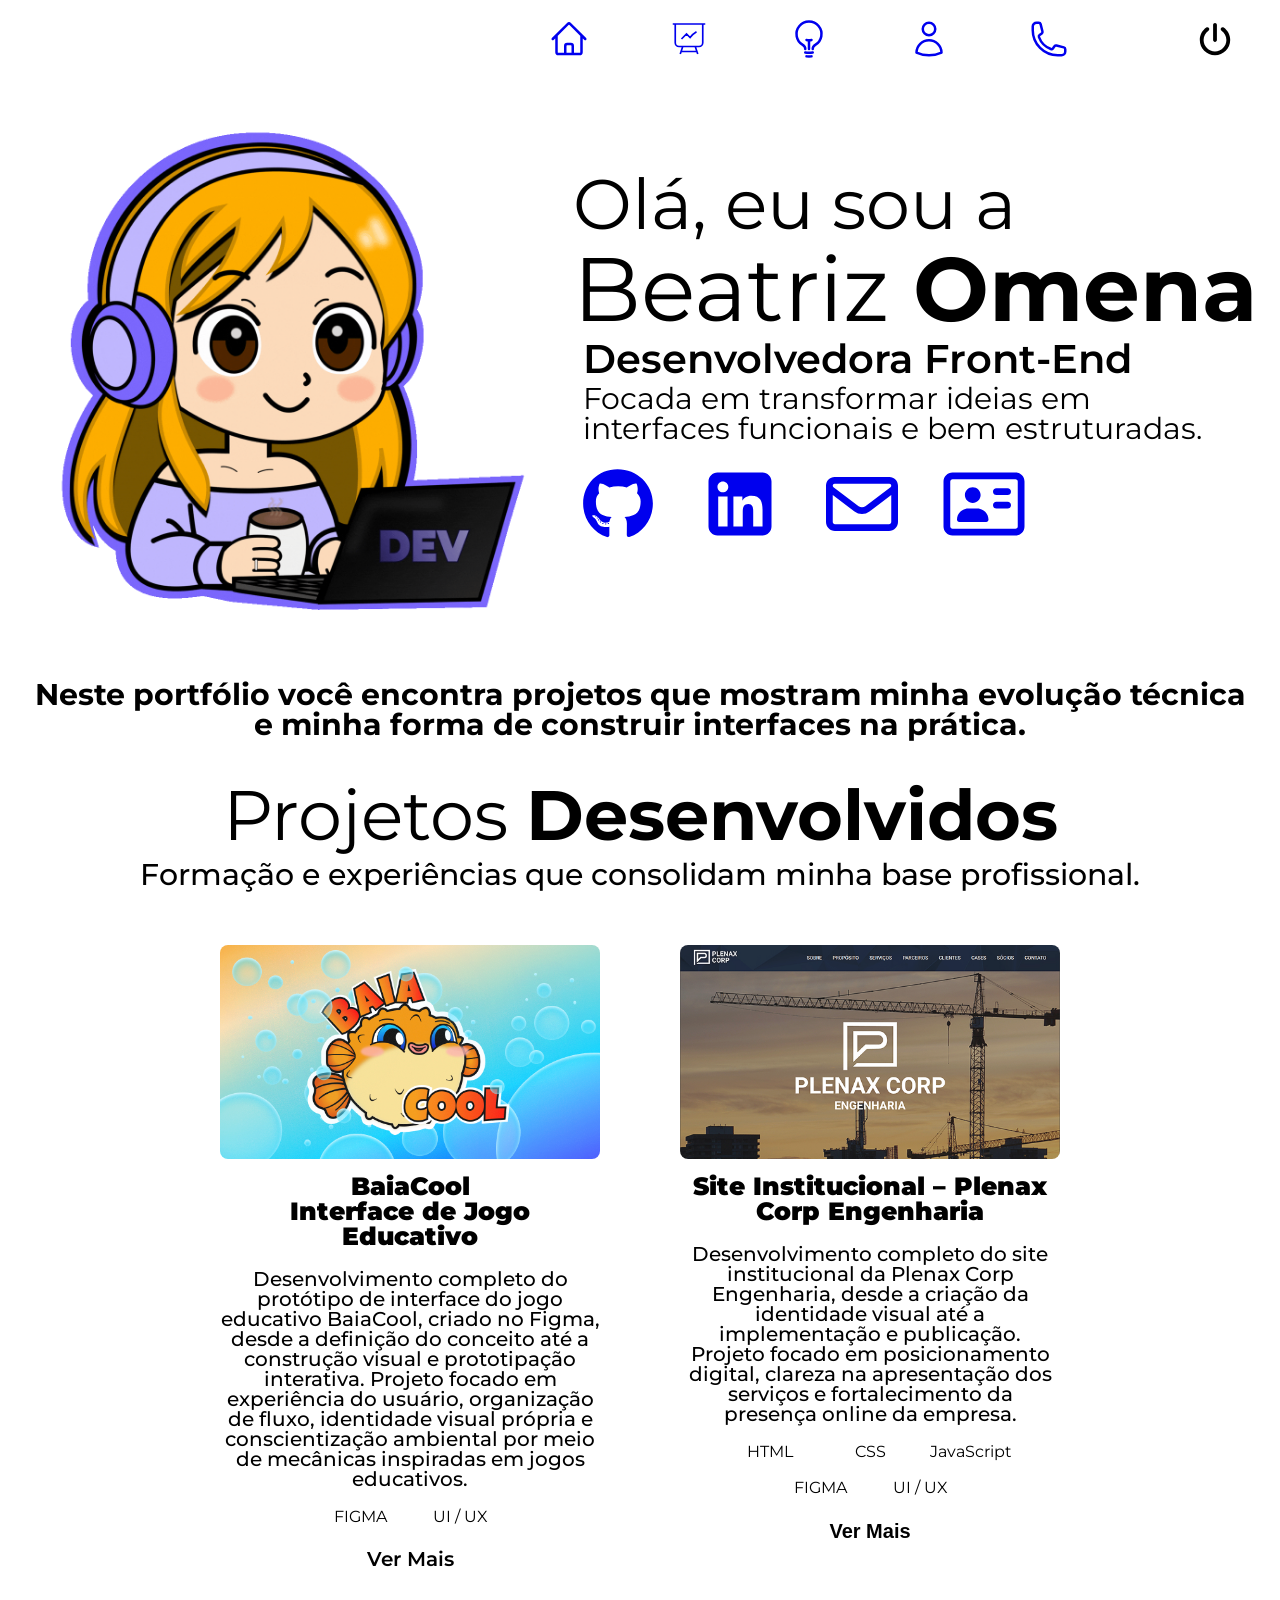
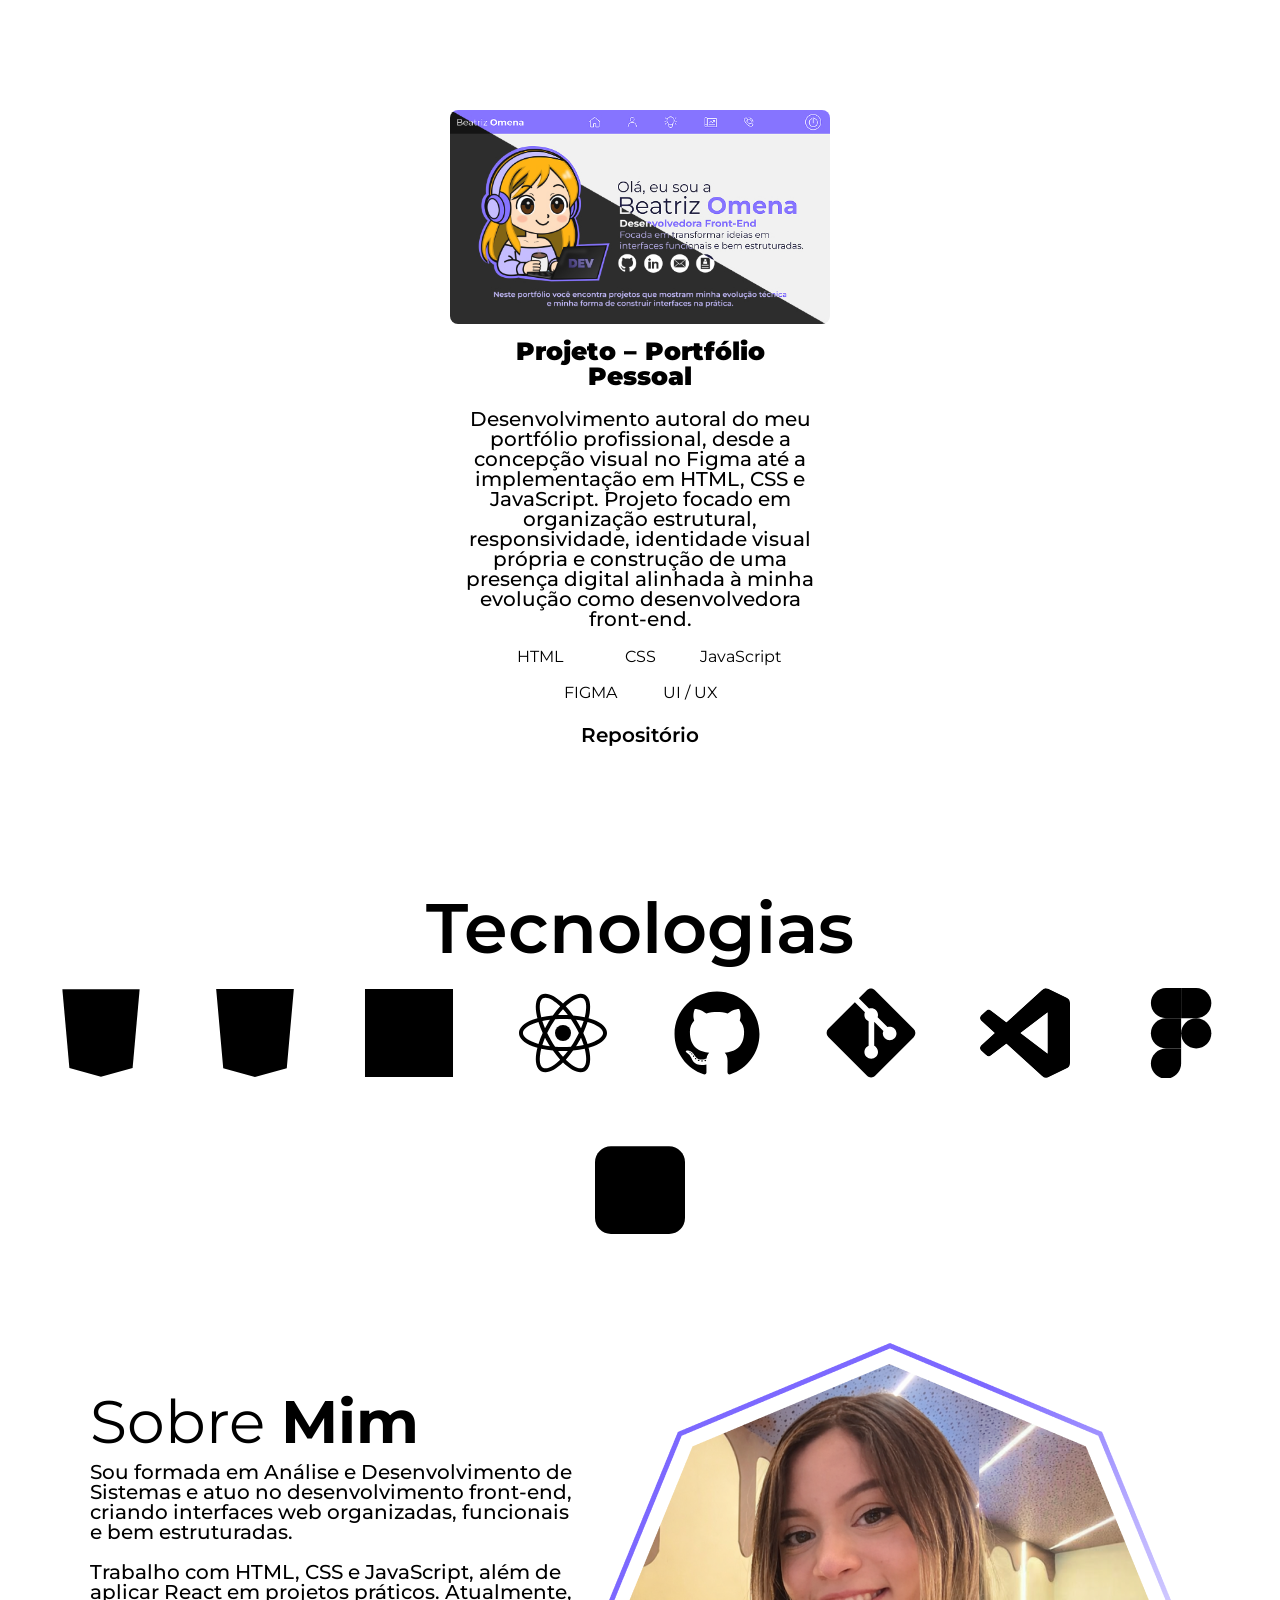
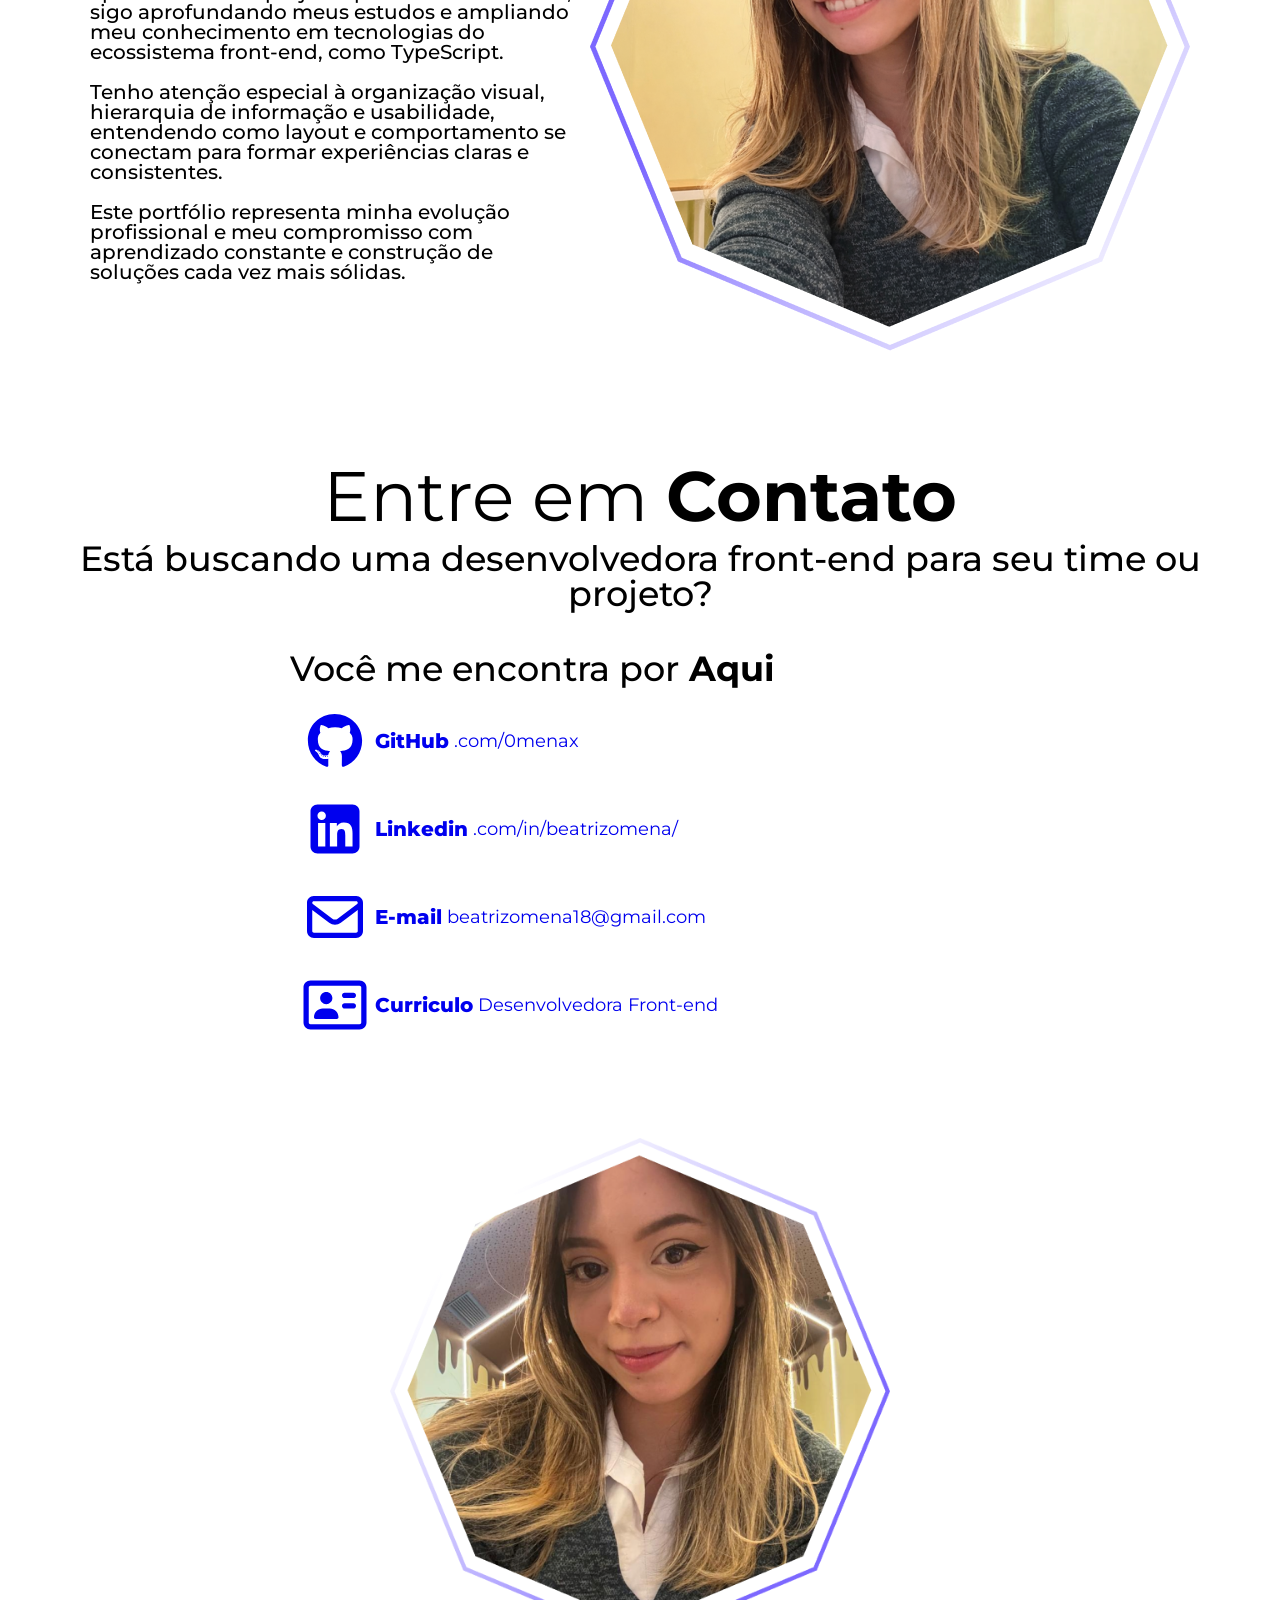
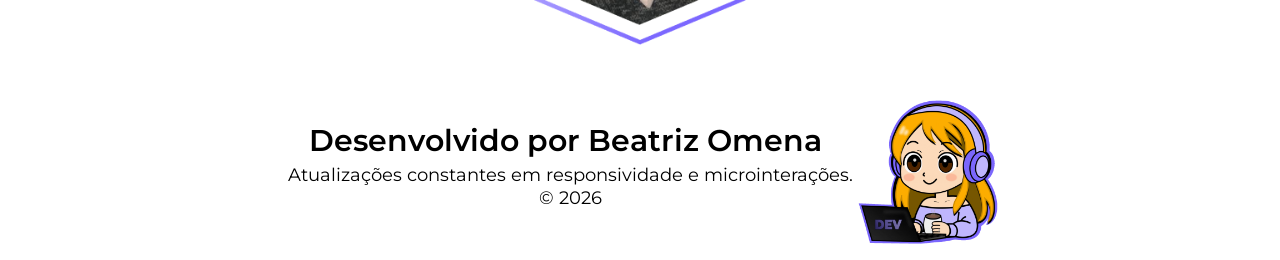
==== commit 84c8d6c4: "Mais ajustes na responsividade" ====
--- a/index.html
+++ b/index.html
@@ -23,7 +23,7 @@
 
 </head>
 
-<body class="tema-claro">
+<body>
     <main>
         <header>
             <div class="containerHeader">
@@ -33,21 +33,23 @@
                 </h1>
 
                 <button class="button-menu-toggle" aria-label="Abrir menu" aria-expanded="false">
-                    <svg xmlns="http://www.w3.org/2000/svg" fill="none" viewBox="0 0 24 24" stroke-width="1.5" stroke="currentColor" class="size-6">
-  <path stroke-linecap="round" stroke-linejoin="round" d="M3.75 6.75h16.5M3.75 12h16.5m-16.5 5.25h16.5" />
-</svg>
+                    <svg xmlns="http://www.w3.org/2000/svg" fill="none" viewBox="0 0 24 24" stroke-width="1.5"
+                        stroke="currentColor" class="size-6">
+                        <path stroke-linecap="round" stroke-linejoin="round"
+                            d="M3.75 6.75h16.5M3.75 12h16.5m-16.5 5.25h16.5" />
+                    </svg>
 
                 </button>
-<nav class="menu-toggle">
-  <ul>
-    <li><a href="#home">Home</a></li>
-    <li><a href="#projetos">Projetos</a></li>
-    <li><a href="#skills">Habilidades</a></li>
-    <li><a href="#aboutMe">Sobre mim</a></li>
-     <li><a href="#contato">Contato</a></li>
-  </ul>
-</nav>
-<div class="overlay"></div>
+                <nav class="menu-toggle">
+                    <ul>
+                        <li><a href="#home">Home</a></li>
+                        <li><a href="#projetos">Projetos</a></li>
+                        <li><a href="#skills">Habilidades</a></li>
+                        <li><a href="#aboutMe">Sobre mim</a></li>
+                        <li><a href="#contato">Contato</a></li>
+                    </ul>
+                </nav>
+                <div class="overlay"></div>
 
                 <nav class="menu-icons">
                     <ul>
@@ -238,7 +240,8 @@
                             <h2>UI / UX</h2>
                         </div>
                     </div>
-                    <a class="buttonProjetos" href="https://github.com/0menax/portifolio-pessoal-beatriz-omena">Repositório</a>
+                    <a class="buttonProjetos"
+                        href="https://github.com/0menax/portifolio-pessoal-beatriz-omena">Repositório</a>
                 </div>
             </div>
         </section>
@@ -288,7 +291,7 @@
             </div>
         </div>
 
-        <section class="skills" id="skills">
+        <section class="tecnologias" id="skills">
             <h1 class="skillTitulo">Tecnologias</h1>
             <ul>
                 <li class="skill">
@@ -525,8 +528,6 @@
                                 <h2>.com/0menax</h2>
                             </a>
                         </li>
-
-
                         <!-- linkedin -->
 
                         <li class="cardContato">
@@ -539,8 +540,6 @@
                                 <h2>.com/in/beatrizomena/</h2>
                             </a>
                         </li>
-
-
                         <!-- e-mail -->
 
                         <li class="cardContato">
@@ -554,7 +553,6 @@
                             </a>
                         </li>
 
-
                         <!-- curriculo -->
 
                         <li class="cardContato">
@@ -588,7 +586,7 @@
 
 
         </footer>
-        
+
 
     </main>
     <script src="js/menuToggle.js"></script>
--- a/css/style.css
+++ b/css/style.css
@@ -343,7 +343,7 @@
     justify-content: center;
 }
 
-.cardProjeto {
+.projetos .projetosAgrupado .cardProjeto {
     margin-top: 35px;
     display: flex;
     justify-content: flex-start;
@@ -354,14 +354,18 @@
     border: solid 2px var(--borderProjetos);
     background: var(--corFundoCardProjetos);
     width: 400px;
-    height: 630px;
+    height: auto;
     box-shadow: 3px 3px 3px 1px var(--sombra);
     transition: 0.5s;
     flex-direction: column;
-
-    opacity: 0;
-    transform: translateY(30px);
-    transition: all 0.6s ease;
+    opacity: 0;
+    transform: translateY(30px) scale(0);
+    transition: all 0.5s ease;
+}
+
+.projetos .projetosAgrupado .cardProjeto:hover {
+    box-shadow: 0 0px 10px 5px var(--sombraButtonTema);
+    transform: scale(1.03);
 }
 
 .projetos.active .cardProjeto:nth-child(1) {
@@ -381,10 +385,8 @@
     transform: translateY(0);
 }
 
-.cardProjeto:hover {
-    box-shadow: 0 0px 10px 5px var(--sombraButtonTema);
-    transform: scale(1.03);
-}
+
+
 
 .imagemProjeto {
     border-radius: 8px;
@@ -557,12 +559,6 @@
     gap: 15px;
 }
 
-
-
-
-
-
-
 /* About me */
 
 .aboutMe {
@@ -578,7 +574,6 @@
 }
 
 .aboutMeAgrupado {
-
     padding: 100px;
     display: flex;
     align-items: center;
@@ -622,39 +617,40 @@
 
 
 
-/* Skills */
-
-.skills {
+/* tecnologias */
+
+.tecnologias {
     background: linear-gradient(150deg, var(--linearSkills2), var(--linearSkills1));
     padding: 35px 0px;
     box-shadow: 0 0px 20px 10px var(--sombraButtonTema);
-
+    text-align: center;
+    align-items: center;
     opacity: 0;
     transform: translateY(40px);
     transition: opacity 0.6s ease, transform 0.6s ease;
 
 }
 
-.skills.active {
+.tecnologias.active {
     opacity: 1;
     transform: translateY(0);
 }
 
-.skills .skillTitulo {
+.tecnologias .skillTitulo {
     margin-bottom: 25px;
     font-size: 70px;
     font-weight: 600;
     color: var(--corLetra);
 }
 
-.skills ul {
+.tecnologias ul {
     display: flex;
     justify-content: center;
     align-items: center;
     gap: 5.5em;
 }
 
-.skills ul svg {
+.tecnologias ul svg {
     cursor: pointer;
     width: 90px;
     height: auto;
@@ -664,20 +660,20 @@
 
 
 
-.skills ul svg:hover {
+.tecnologias ul svg:hover {
     transform: translateY(-5px);
     filter: drop-shadow(4px 4px 4px var(--sombraButtonTema));
 }
 
-.skills ul svg .insideColor {
+.tecnologias ul svg .insideColor {
     color: var(--corSegundaria);
 }
 
-.skills ul svg .insideColor2 {
+.tecnologias ul svg .insideColor2 {
     color: var(--background);
 }
 
-.skills ul svg .insideColor3 {
+.tecnologias ul svg .insideColor3 {
     color: var(--insideColor3);
 }
 
@@ -716,6 +712,7 @@
 
 /* Contato */
 .contato {
+    align-items: center;
     padding: 30px;
     opacity: 0;
     transform: translateY(40px);
@@ -727,7 +724,7 @@
     transform: translateY(0);
 }
 
-.contatoAgrupado {
+.contato .contatoAgrupado {
     gap: 5em;
     justify-content: center;
     align-items: center;
--- a/css/mediaScreen.css
+++ b/css/mediaScreen.css
@@ -14,6 +14,7 @@
     }
 
     .homeAgrupado {
+        flex-wrap: wrap;
         gap: 10px;
     }
 
@@ -28,11 +29,12 @@
         padding: 30px;
     }
 
-    .projetosAgrupado {
+    .projetos  .projetosAgrupado {
         gap: 40px;
-    }
-
-    .cardProjeto {
+        flex-wrap: wrap;
+    }
+
+    .projetos  .projetosAgrupado .cardProjeto {
         width: 380px;
         height: 650px;
     }
@@ -47,10 +49,11 @@
 
     }
 
-    /* skills */
-
-    .skills ul {
+    /* tecnologias */
+
+    .tecnologias ul {
         gap: 4em;
+        flex-wrap: wrap;
     }
 
     /* about me */
@@ -76,13 +79,19 @@
         font-size: 20px;
     }
 
+    .contatoAgrupado{
+flex-wrap: wrap;
+    }
+
 
 
 
 }
 
 @media screen and (max-width: 1024px) {
-
+body {
+        background: linear-gradient(var(--background2)0%, var(--background)6%, var(--background)100%);
+    }
     /* header */
     .containerHeader {
         max-width: 950px;
@@ -94,6 +103,7 @@
 
     .menu-icons ul {
         gap: 40px;
+        
     }
 
     .btn-tema {
@@ -149,14 +159,14 @@
     }
 
     .cardProjeto {
-        width: 850px;
-        height: 450px;
+        width: 800px;
+        height: auto;
         justify-content: flex-start;
 
     }
 
     .imagemProjeto {
-        width: 350px;
+        width: 400px;
     }
 
     .projetos h1 {
@@ -194,17 +204,22 @@
         background: var(--corLetra);
     }
 
-    /* skills */
-
-    .skills .skillTitulo {
+    /* tecnologias */
+
+    .tecnologias{
+        padding: 40px;
+    }
+
+    .tecnologias .skillTitulo {
         font-size: 60px;
     }
 
-    .skills ul {
+    .tecnologias ul {
         gap: 2.5em;
-    }
-
-    .skills ul svg {
+        flex-wrap: wrap;
+    }
+
+    .tecnologias ul svg {
         width: 70px;
     }
 
@@ -214,9 +229,26 @@
     }
 
     .aboutMeAgrupado {
+        align-items: center;
+        text-align: center;
         padding: 50px;
-
-    }
+        flex-direction: column;
+    }
+
+    .aboutMe .aboutMeAgrupado img{
+        width: 600px;
+    }
+
+    .aboutMe h1{
+        font-size: 70px;
+        margin-bottom: 25px;
+    }
+
+    .aboutMe .aboutMeAgrupado p{
+        font-size: 30px;
+    }
+
+    
 
     /* contato */
 
@@ -243,6 +275,7 @@
 
     .contatoAgrupado {
         gap: 1em;
+        
     }
 
 
@@ -251,7 +284,9 @@
 }
 
 @media screen and (max-width: 768px) {
-
+body {
+        background: linear-gradient(var(--background2)0%, var(--background)4%, var(--background)100%);
+    }
     /* header */
     .containerHeader {
         max-width: 700px;
@@ -416,20 +451,20 @@
         padding: 30px;
     }
 
-    .projetosAgrupado {
+    .projetos .projetosAgrupado {
         gap: 20px;
         flex-direction: column;
     }
 
-    .cardProjeto {
+    .projetos .projetosAgrupado .cardProjeto {
         width: 550px;
-        height: 510px;
+        height: auto;
         justify-content: flex-start;
 
     }
 
     .imagemProjeto {
-        width: 350px;
+        width: 550px;
     }
 
     .projetos h1 {
@@ -462,21 +497,24 @@
         background: var(--corLetra);
     }
 
-    /* skills */
-
-    .skills {
-        padding: 20px 0px;
-    }
-
-    .skills .skillTitulo {
+
+
+    /* tecnologias */
+
+    .tecnologias {
+        padding: 40px;
+    }
+
+    .tecnologias .skillTitulo {
         font-size: 50px;
     }
 
-    .skills ul {
-        gap: 2em;
-    }
-
-    .skills ul svg {
+    .tecnologias ul {
+        gap: 1.5em;
+        flex-wrap: wrap;
+    }
+
+    .tecnologias ul svg {
         width: 50px;
     }
 
@@ -510,7 +548,7 @@
     }
 
     .contato img {
-        width: 400px;
+        width: 500px;
     }
 
     .aboutMe p {
@@ -551,7 +589,248 @@
 
 }
 
-@media screen and (max-width: 480px) {
+@media screen and (max-width: 660px) {
+    
+/* home */
+
+    .home {
+        margin-top: 30px;
+    }
+
+    .homeAgrupado {
+        align-items: center;
+        text-align: center;
+        gap: 5px;
+        flex-direction: column;
+    }
+
+    .imagemHome {
+        width: 200px;
+        padding: 0px;
+    }
+
+    .textoHomeAgrupado h1 {
+        font-size: 45px;
+    }
+
+    .textoHomeAgrupado h2 {
+        font-size: 30px;
+    }
+
+    .textoHomeAgrupado h3 {
+        margin-left: 0;
+        font-size: 25px;
+
+
+    }
+
+    .textoHomeAgrupado p {
+        margin-left: 0;
+        font-size: 20px;
+    }
+
+    .home .destaqueHome {
+        font-size: 20px;
+        padding: 0 10px;
+    }
+
+    .iconsHome {
+        align-items: center;
+    }
+
+    .iconsHome ul {
+        gap: 2.5em;
+    }
+
+    .iconsHome ul svg {
+        width: 70px;
+    }
+
+
+    /* projetos */
+    .projetos {
+        padding: 30px;
+    }
+
+    .projetos .projetosAgrupado {
+        gap: 10px;
+        flex-direction: column;
+    }
+
+    .projetos .projetosAgrupado .cardProjeto {
+        width: 450px;
+        height: auto;
+        justify-content: flex-start;
+
+    }
+
+    .imagemProjeto {
+        width: 340px;
+    }
+
+    .projetos h1 {
+        font-size: 35px;
+    }
+
+    .subProjetoh2 {
+        font-size: 20px;
+    }
+
+
+
+    /* modal */
+    .modalProjetosConteudo {
+        max-width: 70%;
+        height: 600px;
+        overflow-y: auto;
+
+    }
+
+    .modalProjetosConteudo h1 {
+        font-size: 40px;
+    }
+
+    .modalProjetosConteudo h2 {
+        font-size: 20px;
+    }
+
+    .modalProjetosConteudo h3 {
+        font-size: 20px;
+    }
+
+    .modalProjetosConteudo p {
+        font-size: 15px;
+    }
+
+    .modalProjetosConteudo::-webkit-scrollbar {
+        width: 10px;
+    }
+
+    .modalProjetosConteudo::-webkit-scrollbar-track {
+        background: transparent;
+    }
+
+    .modalProjetosConteudo::-webkit-scrollbar-thumb {
+        background: var(--corLetra);
+    }
+
+    /* tecnologias */
+
+    .tecnologias {
+        padding: 20px;
+
+    }
+
+    .tecnologias .skillTitulo {
+        font-size: 50px;
+    }
+
+    .tecnologias ul {
+        gap: 2em;
+        flex-wrap: wrap;
+
+    }
+
+    .tecnologias ul svg {
+        width: 50px;
+
+    }
+
+    /* about Me */
+    .aboutMe {
+        padding: 20px;
+    }
+
+    .aboutMeAgrupado {
+        padding: 30px;
+        flex-direction: column;
+
+    }
+
+    .aboutMe .aboutMeAgrupado h1 {
+        font-size: 50px;
+    }
+
+    .aboutMe .aboutMeAgrupado p {
+        font-size: 23px;
+    }
+
+    .aboutMe .aboutMeAgrupado img {
+        width: 400px;
+    }
+
+    /* contato */
+
+    .contatoH1 {
+        font-size: 50px;
+    }
+
+    .contatoH2 {
+        font-size: 20px;
+    }
+
+    .contato img {
+        width: 400px;
+    }
+
+    .aboutMe p {
+        font-size: 20px;
+    }
+
+    .cardContato {
+        width: 500px;
+        background: linear-gradient(90deg, var(--backgroundLinkContato) 0%, var(--backgroundLinkContato) 100%);
+    }
+
+    .contato h3 {
+        text-align: center;
+        font-size: 25px;
+    }
+
+    .cardContato svg {
+        width: 40px;
+    }
+
+    .contatoAgrupado {
+        gap: 0em;
+        flex-direction: column;
+    }
+
+    .cardContato h1 {
+        font-size: 17px;
+    }
+
+    .cardContato h2 {
+        font-size: 16px;
+    }
+
+    /* Footer */
+
+    footer {
+        flex-direction: column;
+        background: linear-gradient(45deg, var(--backgroundFooter2), var(--backgroundFooter2), var(--background2), var(--backgroundFooter));
+    }
+
+    footer img {
+        width: 130px;
+    }
+
+    footer .footerAgrupado h1 {
+        font-size: 25px;
+    }
+
+    footer .footerAgrupado p {
+        font-size: 18px;
+    }
+
+    .footerAgrupado {
+        padding: 10px;
+
+    }
+
+}
+
+@media screen and (max-width: 490px) {
     body {
         background: linear-gradient(var(--background2)0%, var(--background)6%, var(--background)100%);
     }
@@ -728,20 +1007,20 @@
         padding: 30px;
     }
 
-    .projetosAgrupado {
+    .projetos .projetosAgrupado {
         gap: 10px;
         flex-direction: column;
     }
 
-    .cardProjeto {
-        width: 360px;
-        height: 630px;
+    .projetos .projetosAgrupado .cardProjeto {
+        width: 340px;
+        height: auto;
         justify-content: flex-start;
 
     }
 
     .imagemProjeto {
-        width: 350px;
+        width: 340px;
     }
 
     .projetos h1 {
@@ -790,24 +1069,24 @@
         background: var(--corLetra);
     }
 
-    /* skills */
-
-    .skills {
-        padding: 20px 0px;
-
-    }
-
-    .skills .skillTitulo {
+    /* tecnologias */
+
+    .tecnologias {
+        padding: 20px;
+
+    }
+
+    .tecnologias .skillTitulo {
         font-size: 50px;
     }
 
-    .skills ul {
+    .tecnologias ul {
         gap: 2em;
         flex-wrap: wrap;
 
     }
 
-    .skills ul svg {
+    .tecnologias ul svg {
         width: 50px;
 
     }
@@ -823,12 +1102,12 @@
 
     }
 
-    .aboutMe h1 {
+    .aboutMe .aboutMeAgrupado h1 {
         font-size: 50px;
     }
 
-    .aboutMe p {
-        font-size: 20px;
+    .aboutMe .aboutMeAgrupado p {
+        font-size: 23px;
     }
 
     .aboutMe .aboutMeAgrupado img {
@@ -854,7 +1133,7 @@
     }
 
     .cardContato {
-        width: 420px;
+        width: 390px;
         background: linear-gradient(90deg, var(--backgroundLinkContato) 0%, var(--backgroundLinkContato) 100%);
     }
 
@@ -1078,14 +1357,14 @@
         padding: 30px;
     }
 
-    .projetosAgrupado {
+    .projetos .projetosAgrupado {
         gap: 5px;
         flex-direction: column;
     }
 
-    .cardProjeto {
+    .projetos .projetosAgrupado .cardProjeto {
         width: 300px;
-        height: 600px;
+        height: auto;
         justify-content: flex-start;
 
     }
@@ -1155,24 +1434,24 @@
         background: var(--corLetra);
     }
 
-    /* skills */
-
-    .skills {
-        padding: 20px 20px;
-
-    }
-
-    .skills .skillTitulo {
+    /* tecnologias */
+
+    .tecnologias {
+        padding: 30px;
+
+    }
+
+    .tecnologias .skillTitulo {
         font-size: 50px;
     }
 
-    .skills ul {
-        gap: 2em;
+    .tecnologias ul {
+        gap: 3em;
         flex-wrap: wrap;
 
     }
 
-    .skills ul svg {
+    .tecnologias ul svg {
         width: 50px;
 
     }
@@ -1212,24 +1491,24 @@
         background: var(--corLetra);
     }
 
-    /* skills */
-
-    .skills {
-        padding: 20px 0px;
-
-    }
-
-    .skills .skillTitulo {
+    /* tecnologias */
+
+    .tecnologias {
+        padding: 40px 30px;
+
+    }
+
+    .tecnologias .skillTitulo {
         font-size: 50px;
     }
 
-    .skills ul {
+    .tecnologias ul {
         gap: 2em;
         flex-wrap: wrap;
 
     }
 
-    .skills ul svg {
+    .tecnologias ul svg {
         width: 50px;
 
     }
@@ -1268,7 +1547,7 @@
     }
 
     .contato img {
-        width: 400px;
+        width: 330px;
     }
 
     .aboutMe p {
@@ -1276,7 +1555,7 @@
     }
 
     .cardContato {
-        width: 390px;
+        width: 350px;
         background: linear-gradient(90deg, var(--backgroundLinkContato) 0%, var(--backgroundLinkContato) 100%);
     }
 
@@ -1295,11 +1574,11 @@
     }
 
     .cardContato h1 {
-        font-size: 17px;
+        font-size: 16px;
     }
 
     .cardContato h2 {
-        font-size: 16px;
+        font-size: 15px;
     }
 
     /* Footer */
@@ -1327,7 +1606,27 @@
     }
 
 }
-    @media screen and (max-width: 320px) {
+
+@media screen and (max-width: 420px) {
+
+    .projetos .projetosAgrupado .cardProjeto {
+        width: 290px;
+        height: auto;
+        justify-content: flex-start;
+
+    }
+
+.cardContato {
+        width: 340px;
+    }
+
+    .cardContato svg {
+        width: 30px;
+    }
+}
+
+
+    @media screen and (max-width: 380px) {
         body {
             background: linear-gradient(var(--background2)0%, var(--background)3%, var(--background)100%);
         }
@@ -1433,7 +1732,6 @@
         position: fixed;
         top: 0;
         left: 0;
-
         width: 100%;
         height: 100vh;
 
@@ -1481,6 +1779,7 @@
     }
 
     .textoHomeAgrupado h3 {
+       
         margin-left: 0;
         font-size: 15px;
     }
@@ -1491,8 +1790,9 @@
     }
 
     .home .destaqueHome {
+    
         font-size: 15px;
-        padding: 0 10px;
+        padding: 0 20px;
     }
 
     .iconsHome ul {
@@ -1509,14 +1809,14 @@
         padding: 30px;
     }
 
-    .projetosAgrupado {
+    .projetos .projetosAgrupado {
         gap: 5px;
         flex-direction: column;
     }
 
-    .cardProjeto {
+    .projetos .projetosAgrupado .cardProjeto {
         width: 225px;
-        height: 665px;
+        height: auto;
         justify-content: flex-start;
 
     }
@@ -1555,28 +1855,26 @@
         padding: 6px 50px;
     }
 
-/* skills */
-
-.skills .skillTitulo {
+/* tecnologias */
+
+.tecnologias .skillTitulo {
     margin-bottom: 25px;
     font-size: 40px;
     font-weight: 600;
     color: var(--corLetra);
 }
 
-    .skills {
-        padding: 25px 0px;
-
-    }
-
-
-    .skills ul {
-        gap: 2em;
+    .tecnologias {
+        padding: 50px 25px;
+    }
+
+
+    .tecnologias .skill ul {
+        gap: 1em;
         flex-wrap: wrap;
-
-    }
-
-    .skills ul svg {
+    }
+
+    .tecnologias .skill svg {
         width: 40px;
 
     }
@@ -1606,6 +1904,22 @@
 
     /* contato */
 
+    .contato{
+        padding: 20px;
+    }
+
+.contato .contatoAgrupado .redesContato ul{
+    text-align: center;
+    flex-direction: column;
+    display: flex;
+    align-items: center;
+    text-align: center;
+}
+
+.contato .contatoAgrupado .redesContato ul .cardContato{
+    text-align: center;
+}
+
     .contatoH1 {
         font-size: 50px;
     }
@@ -1623,9 +1937,9 @@
     }
 
 
-    .cardContato {
-        
-        width: 290px;
+    .contatoAgrupado .cardContato {
+
+        width: 300px;
         background: linear-gradient(90deg, var(--backgroundLinkContato) 0%, var(--backgroundLinkContato) 100%);
     }
    
@@ -1645,13 +1959,15 @@
         flex-direction: column;
     }
 
-    .cardContato h1 {
+    .contato .contatoAgrupado .cardContato h1 {
         margin-left: 15px;
-        font-size: 15px;
-    }
-
-    .cardContato h2 {
+        text-align: center;
         font-size: 14px;
+    }
+
+    .contato .contatoAgrupado .cardContato h2 {
+        font-size: 14px;
+        text-align: center;
     }
 
 
